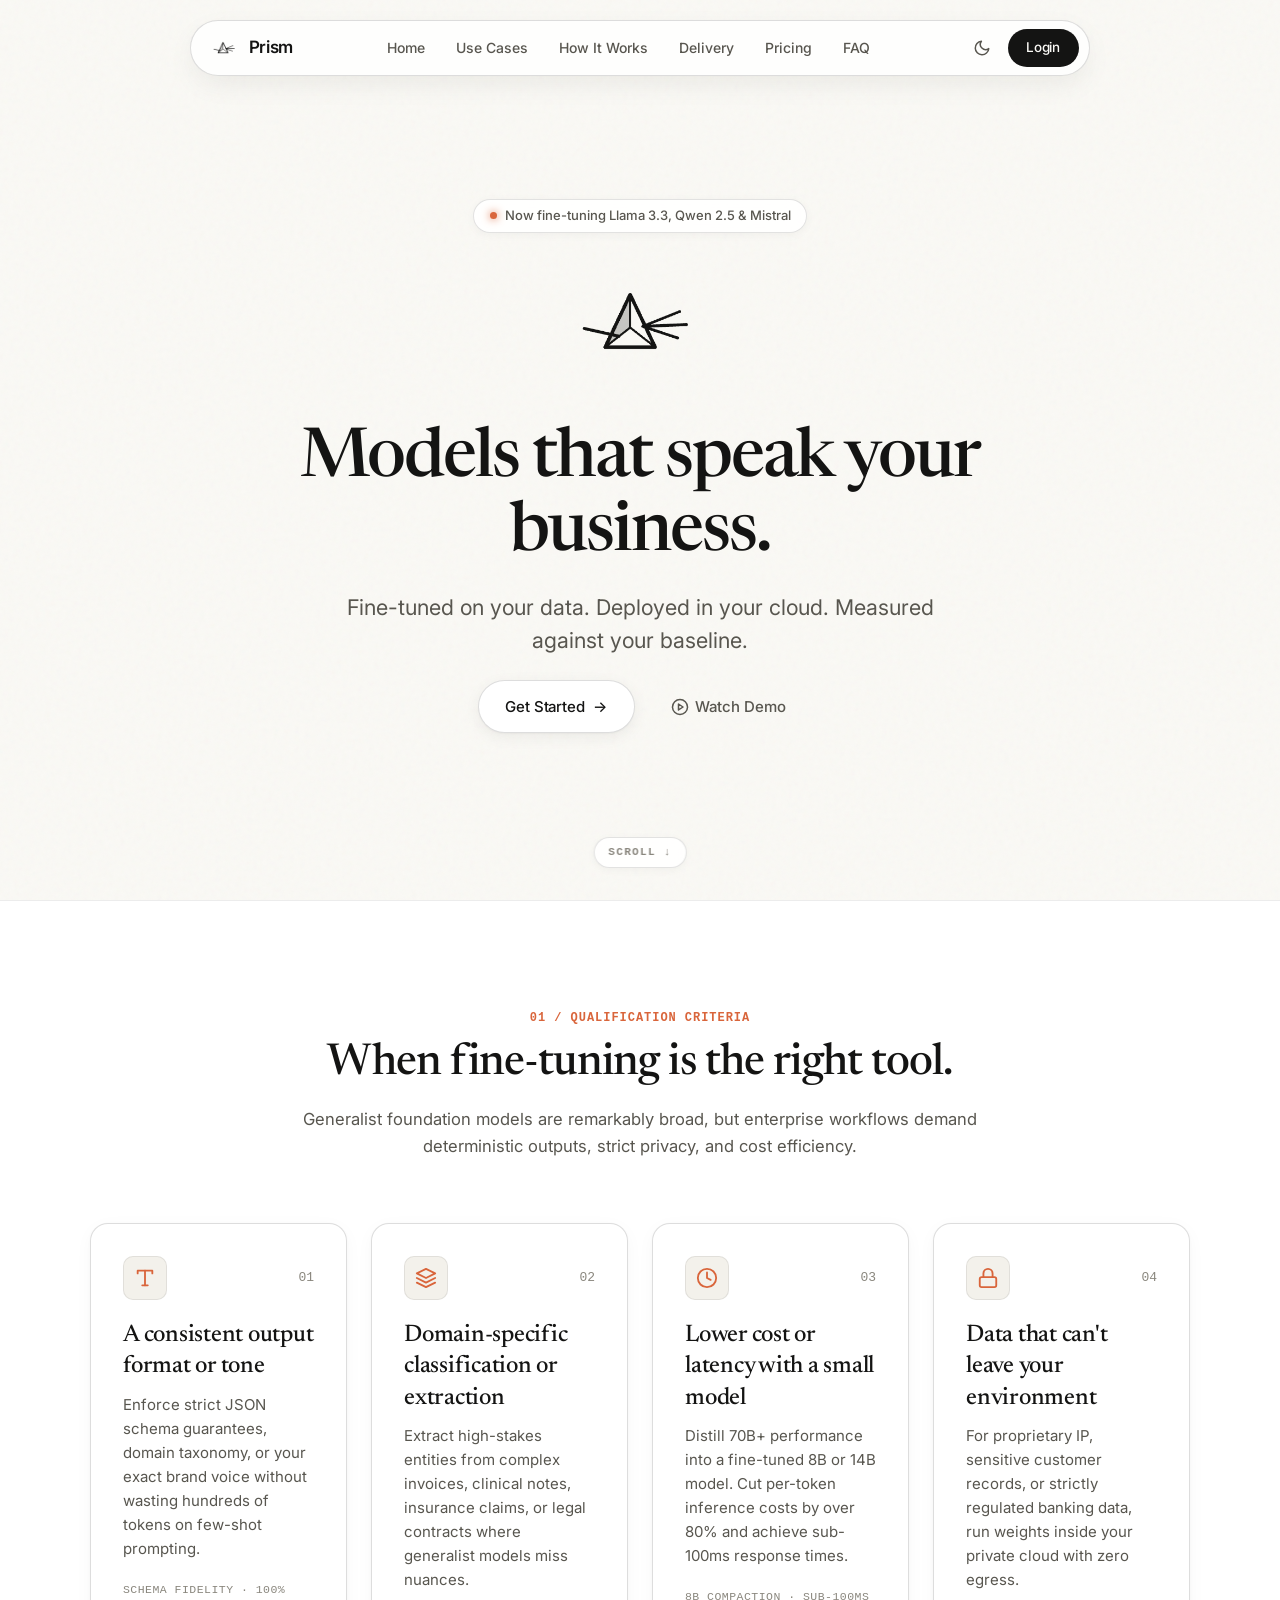
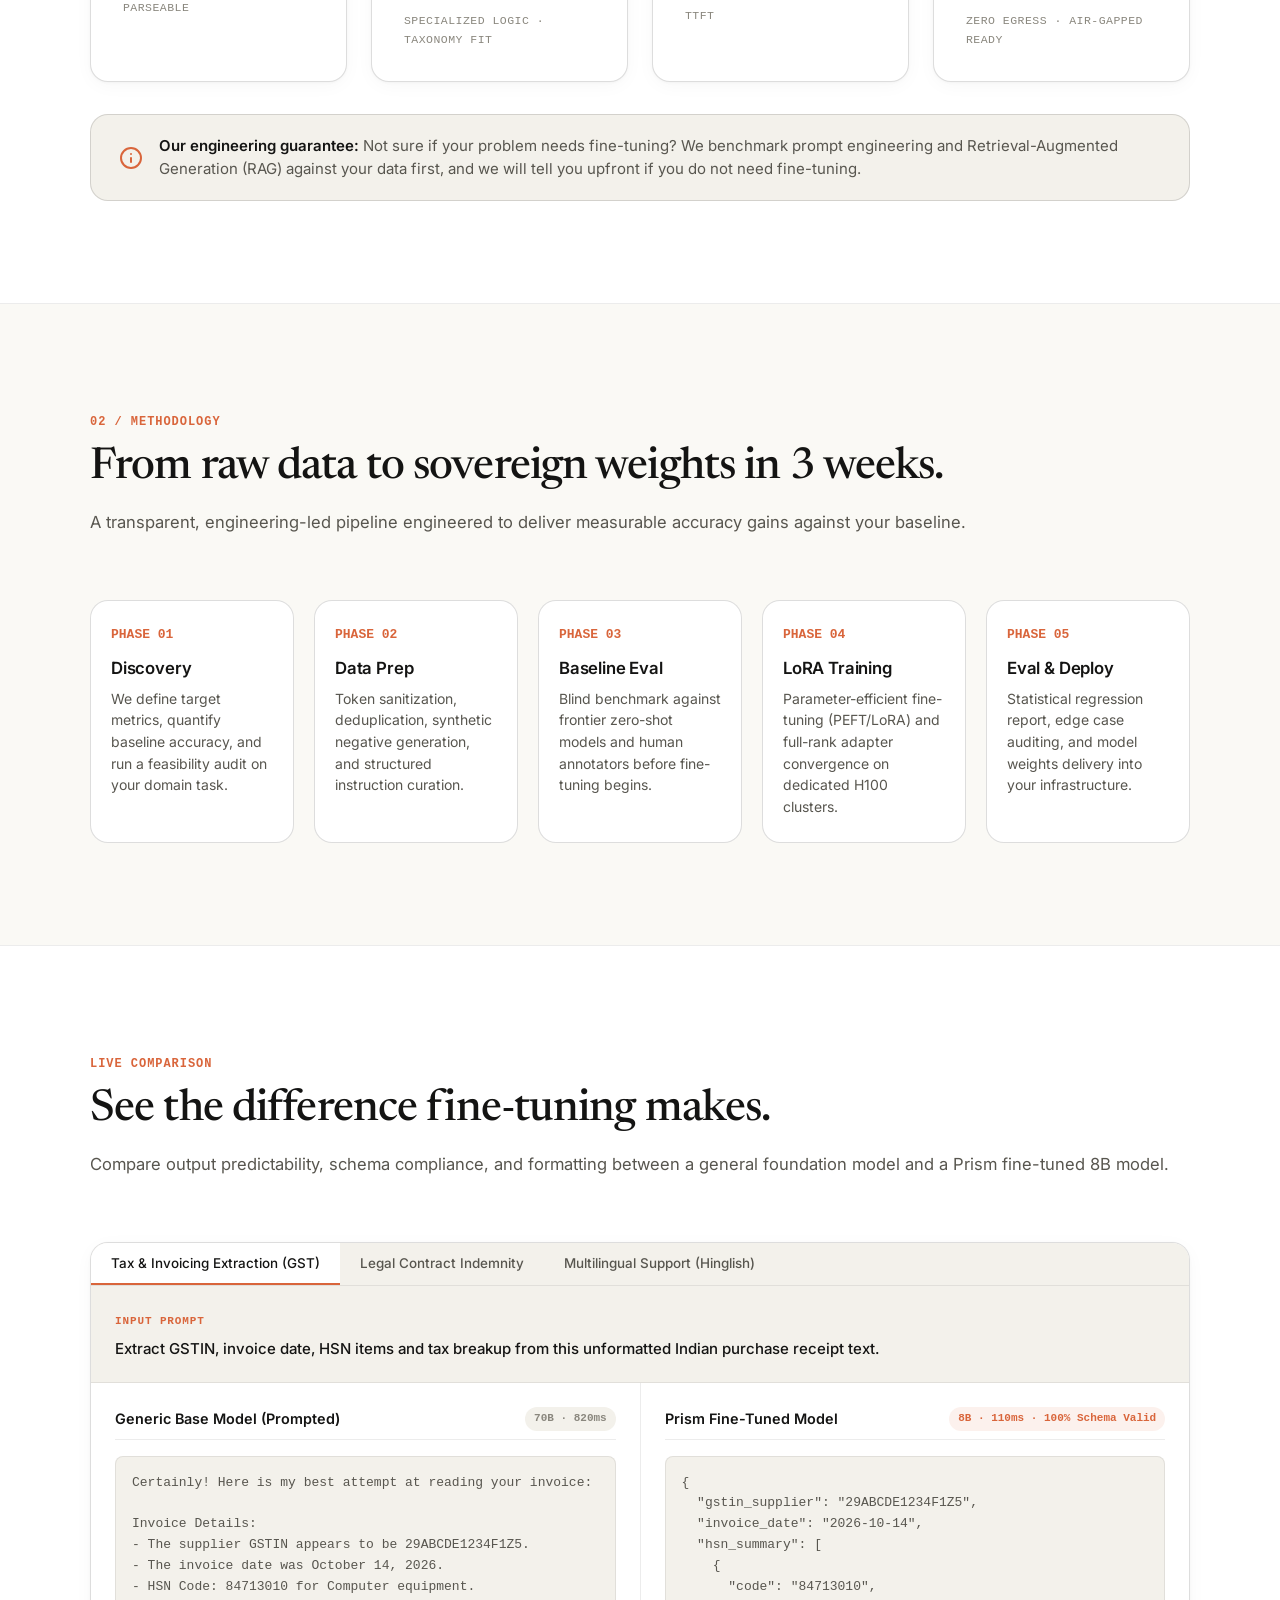
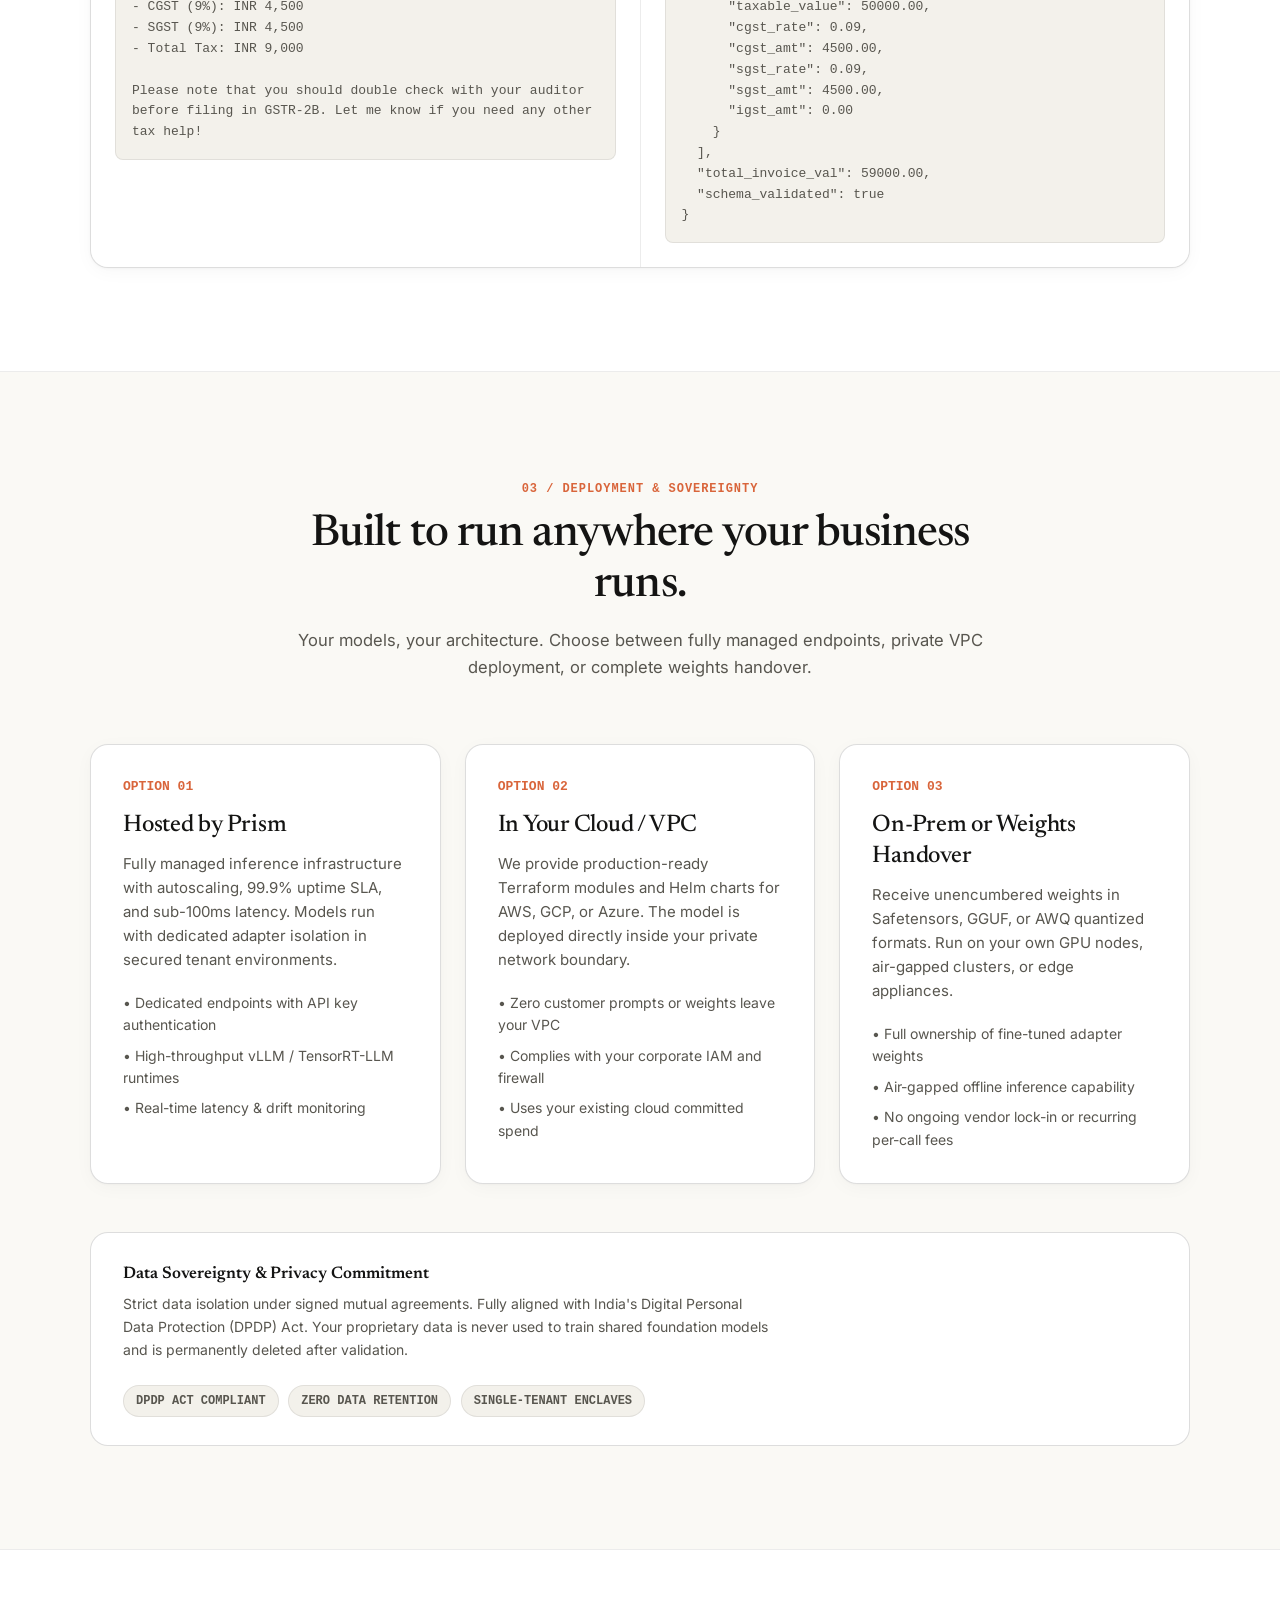
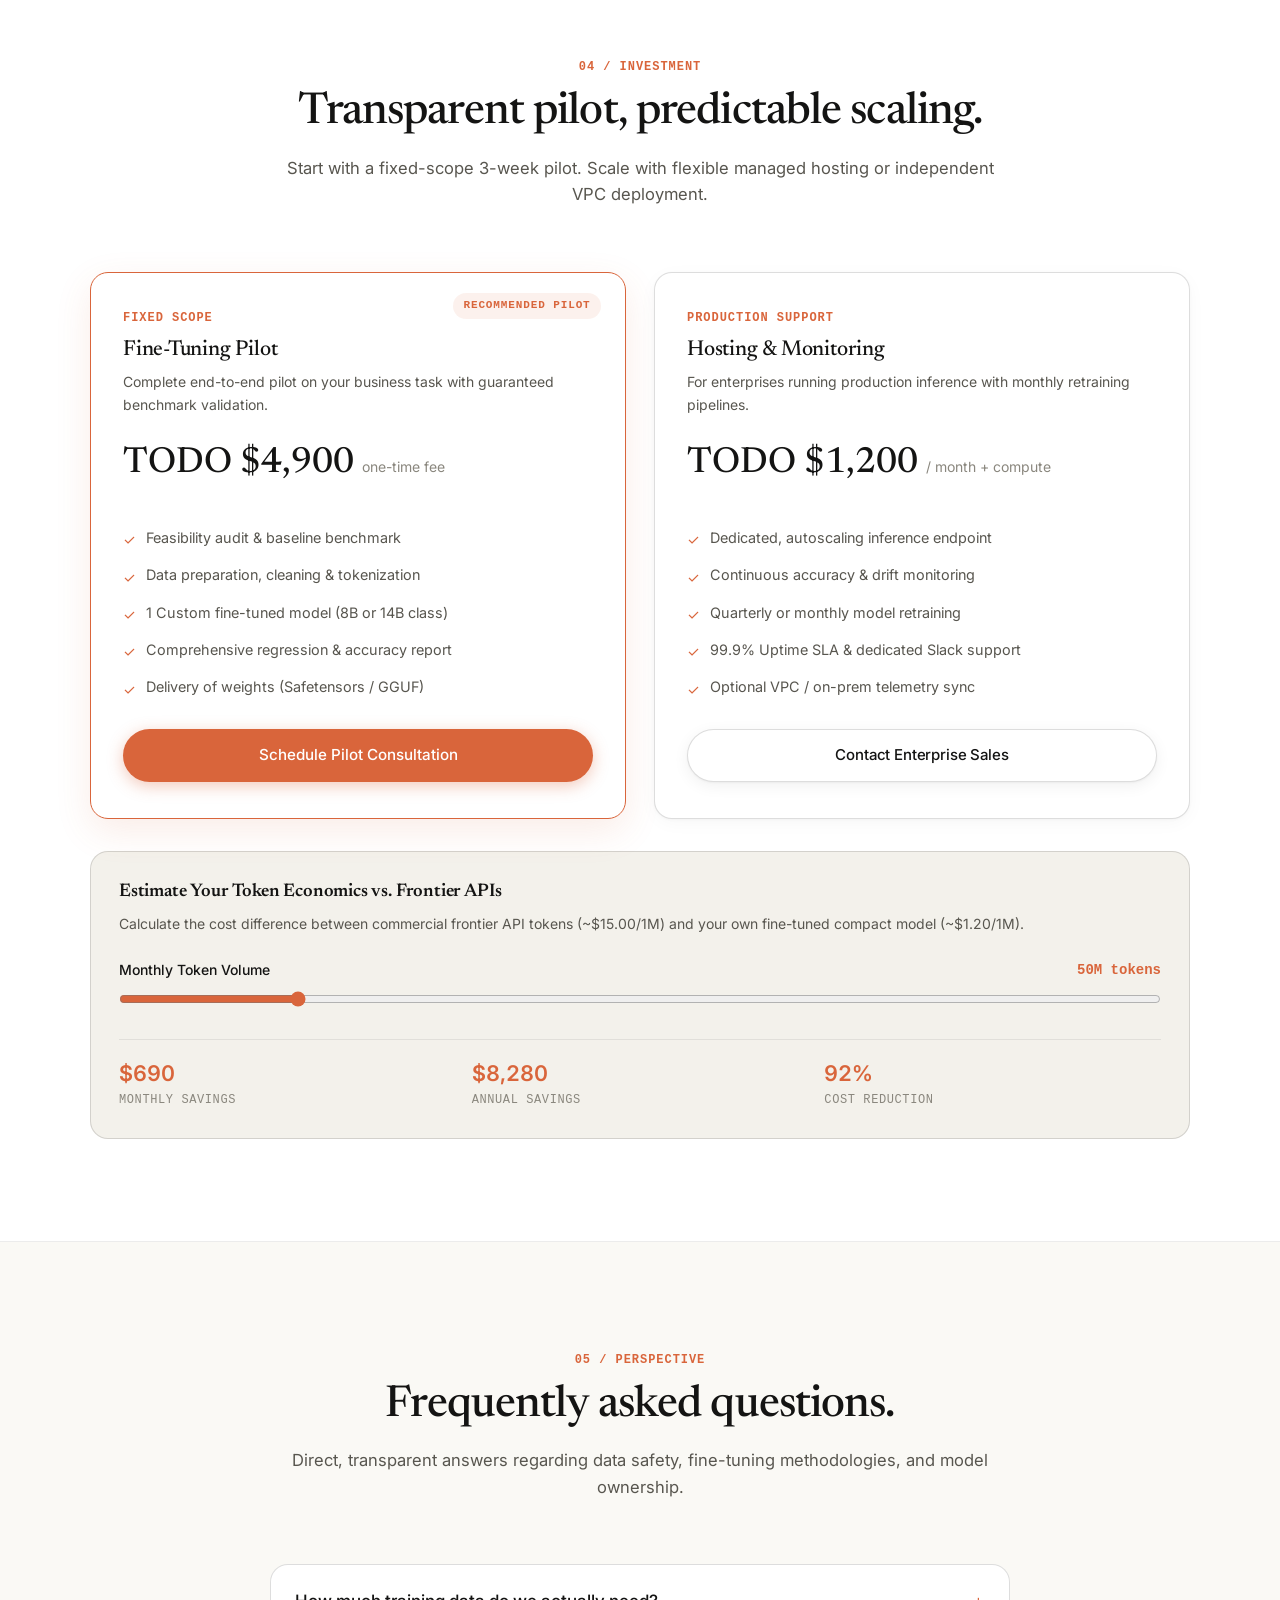
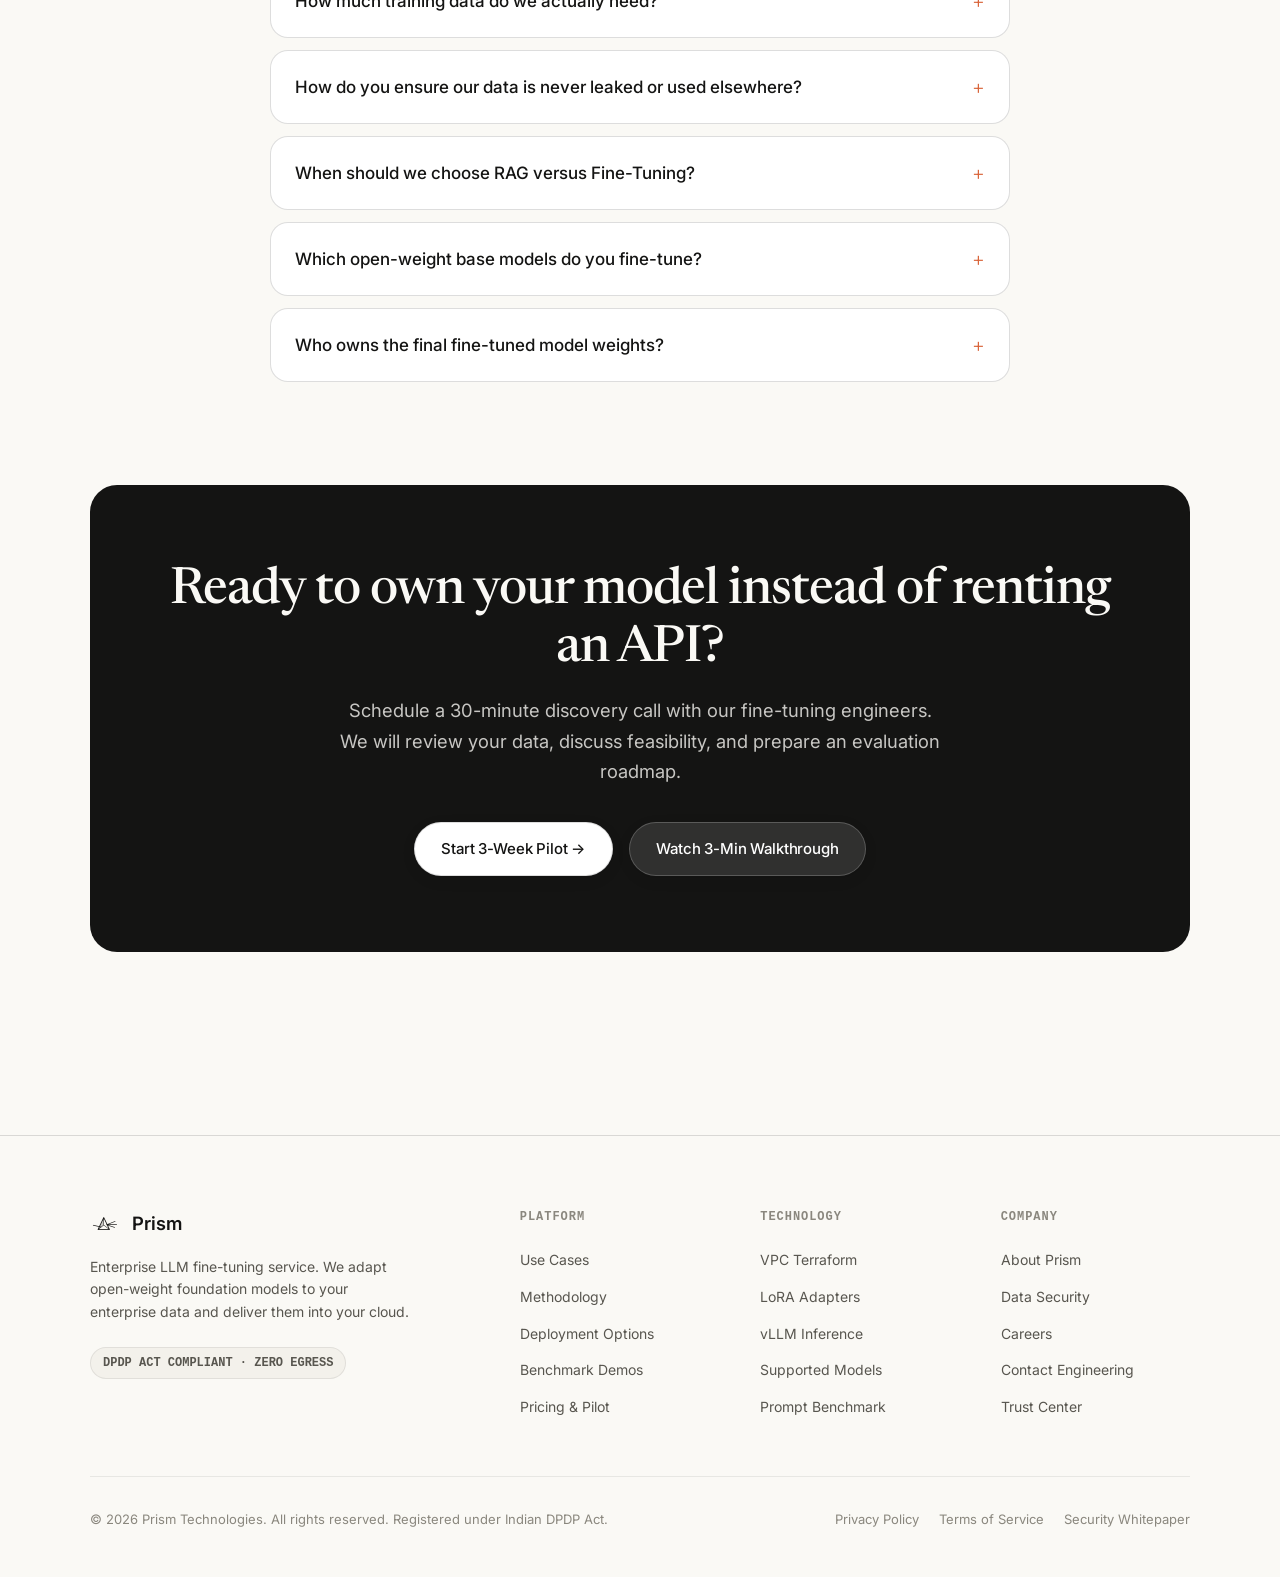
==== index.html @ b06e74cb "chore: initialize project infrastructure Set up the initial project structure including Vite, React," ====
<!doctype html>
<html lang="en">
  <head>
    <meta charset="UTF-8" />
    <meta name="viewport" content="width=device-width, initial-scale=1.0" />
    <title>Prism - Enterprise LLM Fine-Tuning</title>
    <meta name="description" content="Production marketing website for Prism, fine-tuning open-weight LLMs on your data and deploying to your cloud." />
    
    <!-- OpenGraph & Social Cards -->
    <meta property="og:title" content="Prism - Enterprise LLM Fine-Tuning" />
    <meta property="og:description" content="Production marketing website for Prism, fine-tuning open-weight LLMs on your data and deploying to your cloud." />
    <meta property="og:type" content="website" />
    <meta name="twitter:card" content="summary_large_image" />

    <!-- Favicon: Clean faceted Prism Mark -->
    <link rel="icon" type="image/svg+xml" href="data:image/svg+xml,%3Csvg xmlns='http://www.w3.org/2000/svg' viewBox='0 0 32 32'%3E%3Cpolygon points='16,4 4,26 28,26' fill='none' stroke='%23D9653B' stroke-width='3' stroke-linejoin='round'/%3E%3Cline x1='16' y1='4' x2='16' y2='17' stroke='%23D9653B' stroke-width='2'/%3E%3Cline x1='4' y1='26' x2='16' y2='17' stroke='%23D9653B' stroke-width='2'/%3E%3Cline x1='28' y1='26' x2='16' y2='17' stroke='%23D9653B' stroke-width='2'/%3E%3C/svg%3E" />

    <!-- Preload Critical Animated Sprite Sheet -->
    <link rel="preload" href="/assets/sprites/prism-sprite.webp" as="image" type="image/webp" />

    <!-- Modular Vanilla Stylesheets -->
    <link rel="stylesheet" href="/css/tokens.css" />
    <link rel="stylesheet" href="/css/base.css" />
    <link rel="stylesheet" href="/css/components.css" />
    <link rel="stylesheet" href="/css/sections.css" />
  </head>
  <body>
    <!-- Accessibility Skip Link -->
    <a href="#main-content" class="skip-link">Skip to main content</a>

    <!-- 1. Floating Pill Navbar (Matching Haven Layout Reference) -->
    <header class="nav-header">
      <nav class="floating-navbar" aria-label="Main navigation">
        <a href="#hero" class="nav-brand" aria-label="Prism Home">
          <div class="nav-brand-logo">
            <prism-sprite-icon
              icon-size="28px"
              duration="900"
              trigger="hover"
              aria-label="Prism mark logo">
            </prism-sprite-icon>
          </div>
          <span>Prism</span>
        </a>

        <ul class="nav-links">
          <li><a href="#hero" class="nav-link">Home</a></li>
          <li><a href="#qualification" class="nav-link">Use Cases</a></li>
          <li><a href="#how-it-works" class="nav-link">How It Works</a></li>
          <li><a href="#delivery" class="nav-link">Delivery</a></li>
          <li><a href="#pricing" class="nav-link">Pricing</a></li>
          <li><a href="#faq" class="nav-link">FAQ</a></li>
        </ul>

        <div class="nav-actions">
          <!-- Light/Dark Mode Switcher -->
          <button type="button" class="btn-theme-toggle" aria-label="Toggle dark/light theme">
            <svg width="18" height="18" viewBox="0 0 24 24" fill="none" stroke="currentColor" stroke-width="2" stroke-linecap="round" stroke-linejoin="round" aria-hidden="true">
              <path d="M21 12.79A9 9 0 1 1 11.21 3 7 7 0 0 0 21 12.79z"></path>
            </svg>
          </button>

          <!-- Floating Pill Primary Action -->
          <a href="#pricing" class="btn-nav-action">Login</a>

          <!-- Mobile Hamburger Toggle -->
          <button type="button" class="btn-mobile-toggle" aria-label="Open mobile menu" aria-expanded="false">
            <svg width="20" height="20" viewBox="0 0 24 24" fill="none" stroke="currentColor" stroke-width="2" stroke-linecap="round" stroke-linejoin="round" aria-hidden="true">
              <line x1="3" y1="12" x2="21" y2="12"></line>
              <line x1="3" y1="6" x2="21" y2="6"></line>
              <line x1="3" y1="18" x2="21" y2="18"></line>
            </svg>
          </button>
        </div>
      </nav>
    </header>

    <!-- Mobile Navigation Drawer -->
    <div class="mobile-nav-drawer" role="dialog" aria-modal="true" aria-label="Mobile Navigation">
      <div class="mobile-drawer-sheet">
        <div style="display: flex; justify-content: space-between; align-items: center;">
          <span style="font-weight: 600; font-size: 1.1rem;">Menu</span>
          <button type="button" class="btn-mobile-close" aria-label="Close menu" style="padding: 0.5rem; color: var(--text-secondary);">
            <svg width="22" height="22" viewBox="0 0 24 24" fill="none" stroke="currentColor" stroke-width="2" stroke-linecap="round" stroke-linejoin="round">
              <line x1="18" y1="6" x2="6" y2="18"></line>
              <line x1="6" y1="6" x2="18" y2="18"></line>
            </svg>
          </button>
        </div>
        <ul class="mobile-nav-list">
          <li class="mobile-nav-item"><a href="#hero">Home</a></li>
          <li class="mobile-nav-item"><a href="#qualification">Use Cases</a></li>
          <li class="mobile-nav-item"><a href="#how-it-works">How It Works</a></li>
          <li class="mobile-nav-item"><a href="#delivery">Delivery</a></li>
          <li class="mobile-nav-item"><a href="#pricing">Pricing</a></li>
          <li class="mobile-nav-item"><a href="#faq">FAQ</a></li>
        </ul>
        <a href="#pricing" class="btn-pill-contrast" style="width: 100%; justify-content: center;">Start 3-Week Pilot</a>
      </div>
    </div>

    <!-- Main Content Landmarks -->
    <main id="main-content">
      <!-- 1. Hero Section (Matching Haven Layout Reference) -->
      <section id="hero" class="hero-section" aria-labelledby="hero-heading">
        <!-- Atmospheric Light-Refraction Background -->
        <div class="hero-atmosphere" aria-hidden="true">
          <div class="refraction-backdrop"></div>
        </div>

        <div class="hero-content">
          <!-- Announcement Pill Chip (Matching Haven) -->
          <a href="#delivery" class="announcement-chip">
            <span class="chip-spark"></span>
            <span>Now fine-tuning Llama 3.3, Qwen 2.5 &amp; Mistral</span>
          </a>

          <!-- Centerpiece Animated Hand-Drawn Prism Icon -->
          <div class="hero-icon-container">
            <prism-sprite-icon
              icon-size="140px"
              duration="1150"
              loop-on-hover="true"
              trigger="both"
              aria-label="Interactive hand-drawn Prism refraction mark. Hover, tap, or press enter to animate.">
            </prism-sprite-icon>
          </div>

          <!-- Centered Display Headline -->
          <h1 id="hero-heading" class="hero-headline">
            Models that speak your business.
          </h1>

          <!-- Editorial Subline -->
          <p class="hero-subline">
            Fine-tuned on your data. Deployed in your cloud. Measured against your baseline.
          </p>

          <!-- Dual CTAs -->
          <div class="hero-cta-group">
            <a href="#pricing" class="btn-pill-primary">
              Get Started <span class="arrow" aria-hidden="true">&rarr;</span>
            </a>
            <a href="#demoModal" id="watchDemoBtn" class="btn-text-secondary">
              <svg width="18" height="18" viewBox="0 0 24 24" fill="none" stroke="currentColor" stroke-width="2" stroke-linecap="round" stroke-linejoin="round" aria-hidden="true">
                <circle cx="12" cy="12" r="10"></circle>
                <polygon points="10 8 16 12 10 16 10 8"></polygon>
              </svg>
              Watch Demo
            </a>
          </div>
        </div>

        <!-- Anchored SCROLL ↓ Indicator -->
        <a href="#qualification" class="scroll-indicator" aria-label="Scroll to Use Cases">
          <span>SCROLL &darr;</span>
        </a>
      </section>

      <!-- 2. When Fine-Tuning is the Right Tool (Sarvam-Style Editorial Cards) -->
      <section id="qualification" class="section section-alt" aria-labelledby="qual-heading">
        <div class="container">
          <div class="section-header text-center">
            <span class="label-mono">01 / Qualification Criteria</span>
            <h2 id="qual-heading" class="section-title">When fine-tuning is the right tool.</h2>
            <p class="section-desc">
              Generalist foundation models are remarkably broad, but enterprise workflows demand deterministic outputs, strict privacy, and cost efficiency.
            </p>
          </div>

          <div class="cards-grid-4">
            <!-- Card 1 -->
            <article class="editorial-card">
              <div class="card-header-meta">
                <div class="card-icon-box" aria-hidden="true">
                  <svg width="22" height="22" viewBox="0 0 24 24" fill="none" stroke="currentColor" stroke-width="2" stroke-linecap="round" stroke-linejoin="round">
                    <polyline points="4 7 4 4 20 4 20 7"></polyline>
                    <line x1="9" y1="20" x2="15" y2="20"></line>
                    <line x1="12" y1="4" x2="12" y2="20"></line>
                  </svg>
                </div>
                <span class="label-counter">01</span>
              </div>
              <h3 class="card-title">A consistent output format or tone</h3>
              <p class="card-desc">
                Enforce strict JSON schema guarantees, domain taxonomy, or your exact brand voice without wasting hundreds of tokens on few-shot prompting.
              </p>
              <span class="card-tag">SCHEMA FIDELITY · 100% PARSEABLE</span>
            </article>

            <!-- Card 2 -->
            <article class="editorial-card">
              <div class="card-header-meta">
                <div class="card-icon-box" aria-hidden="true">
                  <svg width="22" height="22" viewBox="0 0 24 24" fill="none" stroke="currentColor" stroke-width="2" stroke-linecap="round" stroke-linejoin="round">
                    <polygon points="12 2 2 7 12 12 22 7 12 2"></polygon>
                    <polyline points="2 17 12 22 22 17"></polyline>
                    <polyline points="2 12 12 17 22 12"></polyline>
                  </svg>
                </div>
                <span class="label-counter">02</span>
              </div>
              <h3 class="card-title">Domain-specific classification or extraction</h3>
              <p class="card-desc">
                Extract high-stakes entities from complex invoices, clinical notes, insurance claims, or legal contracts where generalist models miss nuances.
              </p>
              <span class="card-tag">SPECIALIZED LOGIC · TAXONOMY FIT</span>
            </article>

            <!-- Card 3 -->
            <article class="editorial-card">
              <div class="card-header-meta">
                <div class="card-icon-box" aria-hidden="true">
                  <svg width="22" height="22" viewBox="0 0 24 24" fill="none" stroke="currentColor" stroke-width="2" stroke-linecap="round" stroke-linejoin="round">
                    <circle cx="12" cy="12" r="10"></circle>
                    <polyline points="12 6 12 12 16 14"></polyline>
                  </svg>
                </div>
                <span class="label-counter">03</span>
              </div>
              <h3 class="card-title">Lower cost or latency with a small model</h3>
              <p class="card-desc">
                Distill 70B+ performance into a fine-tuned 8B or 14B model. Cut per-token inference costs by over 80% and achieve sub-100ms response times.
              </p>
              <span class="card-tag">8B COMPACTION · SUB-100MS TTFT</span>
            </article>

            <!-- Card 4 -->
            <article class="editorial-card">
              <div class="card-header-meta">
                <div class="card-icon-box" aria-hidden="true">
                  <svg width="22" height="22" viewBox="0 0 24 24" fill="none" stroke="currentColor" stroke-width="2" stroke-linecap="round" stroke-linejoin="round">
                    <rect x="3" y="11" width="18" height="11" rx="2" ry="2"></rect>
                    <path d="M7 11V7a5 5 0 0 1 10 0v4"></path>
                  </svg>
                </div>
                <span class="label-counter">04</span>
              </div>
              <h3 class="card-title">Data that can't leave your environment</h3>
              <p class="card-desc">
                For proprietary IP, sensitive customer records, or strictly regulated banking data, run weights inside your private cloud with zero egress.
              </p>
              <span class="card-tag">ZERO EGRESS · AIR-GAPPED READY</span>
            </article>
          </div>

          <!-- Honest Benchmark Callout -->
          <div class="qualification-note-box">
            <svg width="24" height="24" viewBox="0 0 24 24" fill="none" stroke="var(--accent-brand)" stroke-width="2" stroke-linecap="round" stroke-linejoin="round" aria-hidden="true" style="flex-shrink: 0;">
              <circle cx="12" cy="12" r="10"></circle>
              <line x1="12" y1="16" x2="12" y2="12"></line>
              <line x1="12" y1="8" x2="12.01" y2="8"></line>
            </svg>
            <p class="qualification-note-text">
              <strong>Our engineering guarantee:</strong> Not sure if your problem needs fine-tuning? We benchmark prompt engineering and Retrieval-Augmented Generation (RAG) against your data first, and we will tell you upfront if you do not need fine-tuning.
            </p>
          </div>
        </div>
      </section>

      <!-- 3. How It Works (5-Step Timeline) -->
      <section id="how-it-works" class="section" aria-labelledby="process-heading">
        <div class="container">
          <div class="section-header">
            <span class="label-mono">02 / Methodology</span>
            <h2 id="process-heading" class="section-title">From raw data to sovereign weights in 3 weeks.</h2>
            <p class="section-desc">
              A transparent, engineering-led pipeline engineered to deliver measurable accuracy gains against your baseline.
            </p>
          </div>

          <div class="timeline-container">
            <!-- Step 1 -->
            <div class="timeline-step-card">
              <span class="step-number">PHASE 01</span>
              <h3 class="step-title">Discovery</h3>
              <p class="step-desc">
                We define target metrics, quantify baseline accuracy, and run a feasibility audit on your domain task.
              </p>
            </div>

            <!-- Step 2 -->
            <div class="timeline-step-card">
              <span class="step-number">PHASE 02</span>
              <h3 class="step-title">Data Prep</h3>
              <p class="step-desc">
                Token sanitization, deduplication, synthetic negative generation, and structured instruction curation.
              </p>
            </div>

            <!-- Step 3 -->
            <div class="timeline-step-card">
              <span class="step-number">PHASE 03</span>
              <h3 class="step-title">Baseline Eval</h3>
              <p class="step-desc">
                Blind benchmark against frontier zero-shot models and human annotators before fine-tuning begins.
              </p>
            </div>

            <!-- Step 4 -->
            <div class="timeline-step-card">
              <span class="step-number">PHASE 04</span>
              <h3 class="step-title">LoRA Training</h3>
              <p class="step-desc">
                Parameter-efficient fine-tuning (PEFT/LoRA) and full-rank adapter convergence on dedicated H100 clusters.
              </p>
            </div>

            <!-- Step 5 -->
            <div class="timeline-step-card">
              <span class="step-number">PHASE 05</span>
              <h3 class="step-title">Eval &amp; Deploy</h3>
              <p class="step-desc">
                Statistical regression report, edge case auditing, and model weights delivery into your infrastructure.
              </p>
            </div>
          </div>
        </div>
      </section>

      <!-- 4. Interactive Benchmark Comparison -->
      <section id="comparison" class="section section-alt" aria-labelledby="benchmark-heading">
        <div class="container">
          <div class="section-header">
            <span class="label-mono">Live Comparison</span>
            <h2 id="benchmark-heading" class="section-title">See the difference fine-tuning makes.</h2>
            <p class="section-desc">
              Compare output predictability, schema compliance, and formatting between a general foundation model and a Prism fine-tuned 8B model.
            </p>
          </div>

          <div class="eval-widget">
            <div class="eval-tabs" role="tablist" aria-label="Evaluation prompts">
              <button type="button" class="eval-tab-btn is-active" role="tab" aria-selected="true" data-dataset="tax">
                Tax &amp; Invoicing Extraction (GST)
              </button>
              <button type="button" class="eval-tab-btn" role="tab" aria-selected="false" data-dataset="legal">
                Legal Contract Indemnity
              </button>
              <button type="button" class="eval-tab-btn" role="tab" aria-selected="false" data-dataset="support">
                Multilingual Support (Hinglish)
              </button>
            </div>

            <div style="padding: 1.25rem 1.5rem; background: var(--bg-muted); border-bottom: 1px solid var(--border-subtle);">
              <span class="label-mono" style="font-size: 0.6875rem;">INPUT PROMPT</span>
              <p id="evalPrompt" style="margin-top: 0.35rem; font-weight: 500; color: var(--text-primary); font-size: 0.9375rem;">
                Extract GSTIN, invoice date, HSN items and tax breakup from this unformatted Indian purchase receipt text.
              </p>
            </div>

            <div class="eval-content-grid">
              <div class="eval-column">
                <div class="eval-col-header">
                  <span style="font-weight: 600; font-size: 0.9rem;">Generic Base Model (Prompted)</span>
                  <span class="eval-badge base">70B · 820ms</span>
                </div>
                <div id="evalBaseOutput" class="eval-code">Certainly! Here is my best attempt at reading your invoice:

Invoice Details:
- The supplier GSTIN appears to be 29ABCDE1234F1Z5.
- The invoice date was October 14, 2026.
- HSN Code: 84713010 for Computer equipment.
- CGST (9%): INR 4,500
- SGST (9%): INR 4,500
- Total Tax: INR 9,000

Please note that you should double check with your auditor before filing in GSTR-2B. Let me know if you need any other tax help!</div>
              </div>

              <div class="eval-column">
                <div class="eval-col-header">
                  <span style="font-weight: 600; font-size: 0.9rem;">Prism Fine-Tuned Model</span>
                  <span class="eval-badge prism">8B · 110ms · 100% Schema Valid</span>
                </div>
                <div id="evalPrismOutput" class="eval-code">{
  "gstin_supplier": "29ABCDE1234F1Z5",
  "invoice_date": "2026-10-14",
  "hsn_summary": [
    {
      "code": "84713010",
      "taxable_value": 50000.00,
      "cgst_rate": 0.09,
      "cgst_amt": 4500.00,
      "sgst_rate": 0.09,
      "sgst_amt": 4500.00,
      "igst_amt": 0.00
    }
  ],
  "total_invoice_val": 59000.00,
  "schema_validated": true
}</div>
              </div>
            </div>
          </div>
        </div>
      </section>

      <!-- 5. Delivery & Sovereignty Options -->
      <section id="delivery" class="section" aria-labelledby="delivery-heading">
        <div class="container">
          <div class="section-header text-center">
            <span class="label-mono">03 / Deployment &amp; Sovereignty</span>
            <h2 id="delivery-heading" class="section-title">Built to run anywhere your business runs.</h2>
            <p class="section-desc">
              Your models, your architecture. Choose between fully managed endpoints, private VPC deployment, or complete weights handover.
            </p>
          </div>

          <div class="delivery-grid">
            <!-- Option 1 -->
            <article class="editorial-card">
              <span class="step-number">OPTION 01</span>
              <h3 class="card-title">Hosted by Prism</h3>
              <p class="card-desc">
                Fully managed inference infrastructure with autoscaling, 99.9% uptime SLA, and sub-100ms latency. Models run with dedicated adapter isolation in secured tenant environments.
              </p>
              <ul style="list-style: none; margin-top: 1.25rem; font-size: 0.875rem; color: var(--text-secondary); display: flex; flex-direction: column; gap: 0.5rem;">
                <li>&bull; Dedicated endpoints with API key authentication</li>
                <li>&bull; High-throughput vLLM / TensorRT-LLM runtimes</li>
                <li>&bull; Real-time latency &amp; drift monitoring</li>
              </ul>
            </article>

            <!-- Option 2 -->
            <article class="editorial-card">
              <span class="step-number">OPTION 02</span>
              <h3 class="card-title">In Your Cloud / VPC</h3>
              <p class="card-desc">
                We provide production-ready Terraform modules and Helm charts for AWS, GCP, or Azure. The model is deployed directly inside your private network boundary.
              </p>
              <ul style="list-style: none; margin-top: 1.25rem; font-size: 0.875rem; color: var(--text-secondary); display: flex; flex-direction: column; gap: 0.5rem;">
                <li>&bull; Zero customer prompts or weights leave your VPC</li>
                <li>&bull; Complies with your corporate IAM and firewall</li>
                <li>&bull; Uses your existing cloud committed spend</li>
              </ul>
            </article>

            <!-- Option 3 -->
            <article class="editorial-card">
              <span class="step-number">OPTION 03</span>
              <h3 class="card-title">On-Prem or Weights Handover</h3>
              <p class="card-desc">
                Receive unencumbered weights in Safetensors, GGUF, or AWQ quantized formats. Run on your own GPU nodes, air-gapped clusters, or edge appliances.
              </p>
              <ul style="list-style: none; margin-top: 1.25rem; font-size: 0.875rem; color: var(--text-secondary); display: flex; flex-direction: column; gap: 0.5rem;">
                <li>&bull; Full ownership of fine-tuned adapter weights</li>
                <li>&bull; Air-gapped offline inference capability</li>
                <li>&bull; No ongoing vendor lock-in or recurring per-call fees</li>
              </ul>
            </article>
          </div>

          <!-- Compliance & DPDP Assurance Band -->
          <div class="compliance-band">
            <div>
              <h4 style="font-size: 1.05rem; font-weight: 600; margin-bottom: 0.25rem; color: var(--text-primary);">
                Data Sovereignty &amp; Privacy Commitment
              </h4>
              <p style="font-size: 0.875rem; color: var(--text-secondary); max-width: 650px;">
                Strict data isolation under signed mutual agreements. Fully aligned with India's Digital Personal Data Protection (DPDP) Act. Your proprietary data is never used to train shared foundation models and is permanently deleted after validation.
              </p>
            </div>
            <div class="compliance-tags">
              <span class="compliance-tag">DPDP ACT COMPLIANT</span>
              <span class="compliance-tag">ZERO DATA RETENTION</span>
              <span class="compliance-tag">SINGLE-TENANT ENCLAVES</span>
            </div>
          </div>
        </div>
      </section>

      <!-- 6. Pricing & Interactive ROI Calculator -->
      <section id="pricing" class="section section-alt" aria-labelledby="pricing-heading">
        <div class="container">
          <div class="section-header text-center">
            <span class="label-mono">04 / Investment</span>
            <h2 id="pricing-heading" class="section-title">Transparent pilot, predictable scaling.</h2>
            <p class="section-desc">
              Start with a fixed-scope 3-week pilot. Scale with flexible managed hosting or independent VPC deployment.
            </p>
          </div>

          <div class="pricing-grid">
            <!-- Pilot Plan -->
            <div class="pricing-card is-featured">
              <span class="pricing-badge">RECOMMENDED PILOT</span>
              <span class="label-mono">FIXED SCOPE</span>
              <h3 style="margin-top: 0.5rem; font-size: 1.35rem;">Fine-Tuning Pilot</h3>
              <p style="font-size: 0.875rem; color: var(--text-secondary); margin-top: 0.35rem;">
                Complete end-to-end pilot on your business task with guaranteed benchmark validation.
              </p>
              <div class="pricing-price">
                <!-- Clearly marked TODO placeholder as requested -->
                TODO $4,900 <span>one-time fee</span>
              </div>
              <ul class="pricing-features">
                <li class="pricing-feature-item">
                  <span class="pricing-check">&check;</span>
                  <span>Feasibility audit &amp; baseline benchmark</span>
                </li>
                <li class="pricing-feature-item">
                  <span class="pricing-check">&check;</span>
                  <span>Data preparation, cleaning &amp; tokenization</span>
                </li>
                <li class="pricing-feature-item">
                  <span class="pricing-check">&check;</span>
                  <span>1 Custom fine-tuned model (8B or 14B class)</span>
                </li>
                <li class="pricing-feature-item">
                  <span class="pricing-check">&check;</span>
                  <span>Comprehensive regression &amp; accuracy report</span>
                </li>
                <li class="pricing-feature-item">
                  <span class="pricing-check">&check;</span>
                  <span>Delivery of weights (Safetensors / GGUF)</span>
                </li>
              </ul>
              <a href="#demoModal" class="btn-pill-contrast" style="text-align: center; justify-content: center; margin-top: auto;">
                Schedule Pilot Consultation
              </a>
            </div>

            <!-- Enterprise Hosting & Retraining -->
            <div class="pricing-card">
              <span class="label-mono">PRODUCTION SUPPORT</span>
              <h3 style="margin-top: 0.5rem; font-size: 1.35rem;">Hosting &amp; Monitoring</h3>
              <p style="font-size: 0.875rem; color: var(--text-secondary); margin-top: 0.35rem;">
                For enterprises running production inference with monthly retraining pipelines.
              </p>
              <div class="pricing-price">
                <!-- Clearly marked TODO placeholder as requested -->
                TODO $1,200 <span>/ month + compute</span>
              </div>
              <ul class="pricing-features">
                <li class="pricing-feature-item">
                  <span class="pricing-check">&check;</span>
                  <span>Dedicated, autoscaling inference endpoint</span>
                </li>
                <li class="pricing-feature-item">
                  <span class="pricing-check">&check;</span>
                  <span>Continuous accuracy &amp; drift monitoring</span>
                </li>
                <li class="pricing-feature-item">
                  <span class="pricing-check">&check;</span>
                  <span>Quarterly or monthly model retraining</span>
                </li>
                <li class="pricing-feature-item">
                  <span class="pricing-check">&check;</span>
                  <span>99.9% Uptime SLA &amp; dedicated Slack support</span>
                </li>
                <li class="pricing-feature-item">
                  <span class="pricing-check">&check;</span>
                  <span>Optional VPC / on-prem telemetry sync</span>
                </li>
              </ul>
              <a href="#demoModal" class="btn-pill-primary" style="text-align: center; justify-content: center; margin-top: auto;">
                Contact Enterprise Sales
              </a>
            </div>
          </div>

          <!-- Interactive Token Economics ROI Calculator -->
          <div class="roi-calculator">
            <h3 style="font-size: 1.15rem; margin-bottom: 0.5rem; font-weight: 600;">
              Estimate Your Token Economics vs. Frontier APIs
            </h3>
            <p style="font-size: 0.875rem; color: var(--text-secondary); margin-bottom: 1.5rem;">
              Calculate the cost difference between commercial frontier API tokens (~$15.00/1M) and your own fine-tuned compact model (~$1.20/1M).
            </p>

            <div class="roi-slider-group">
              <div class="roi-slider-header">
                <span>Monthly Token Volume</span>
                <span id="tokenValDisplay" style="font-family: var(--font-mono); color: var(--accent-brand); font-weight: 600;">50M tokens</span>
              </div>
              <input type="range" id="tokenSlider" class="roi-range" min="10" max="250" step="5" value="50" aria-label="Monthly Token Volume Slider" />
            </div>

            <div class="roi-metrics-grid">
              <div>
                <div class="roi-metric-val" id="monthlySavings">$690</div>
                <div class="roi-metric-lbl">Monthly Savings</div>
              </div>
              <div>
                <div class="roi-metric-val" id="annualSavings">$8,280</div>
                <div class="roi-metric-lbl">Annual Savings</div>
              </div>
              <div>
                <div class="roi-metric-val" id="percentSavings">92%</div>
                <div class="roi-metric-lbl">Cost Reduction</div>
              </div>
            </div>
          </div>
        </div>
      </section>

      <!-- 7. Accessible FAQ Accordions -->
      <section id="faq" class="section" aria-labelledby="faq-heading">
        <div class="container" style="max-width: 820px;">
          <div class="section-header text-center">
            <span class="label-mono">05 / Perspective</span>
            <h2 id="faq-heading" class="section-title">Frequently asked questions.</h2>
            <p class="section-desc">
              Direct, transparent answers regarding data safety, fine-tuning methodologies, and model ownership.
            </p>
          </div>

          <div class="faq-list">
            <details class="faq-item">
              <summary class="faq-summary">
                <span>How much training data do we actually need?</span>
                <span class="faq-icon-cross" aria-hidden="true">+</span>
              </summary>
              <div class="faq-body">
                For targeted extraction, classification, or style adherence, high-quality curated sets of 500 to 2,500 domain examples often yield superior results compared to noisy million-token crawls. In our Discovery phase, we audit your raw samples and generate verified synthetic augmentations if your labeled corpus is small.
              </div>
            </details>

            <details class="faq-item">
              <summary class="faq-summary">
                <span>How do you ensure our data is never leaked or used elsewhere?</span>
                <span class="faq-icon-cross" aria-hidden="true">+</span>
              </summary>
              <div class="faq-body">
                Every client engagement runs inside an ephemeral, single-tenant cloud environment with encrypted volume storage. We execute bilateral Non-Disclosure and Data Processing Agreements under India's Digital Personal Data Protection (DPDP) Act. Training datasets are permanently wiped once weights are handed over.
              </div>
            </details>

            <details class="faq-item">
              <summary class="faq-summary">
                <span>When should we choose RAG versus Fine-Tuning?</span>
                <span class="faq-icon-cross" aria-hidden="true">+</span>
              </summary>
              <div class="faq-body">
                RAG (Retrieval-Augmented Generation) is best for injecting dynamic factual knowledge, search queries, and recent documents. Fine-tuning is required when you need the model to learn a specific output syntax, complex categorization, specialized tone, or internalize domain reasoning patterns. The highest performing enterprise systems pair fine-tuned compact models with targeted RAG pipelines.
              </div>
            </details>

            <details class="faq-item">
              <summary class="faq-summary">
                <span>Which open-weight base models do you fine-tune?</span>
                <span class="faq-icon-cross" aria-hidden="true">+</span>
              </summary>
              <div class="faq-body">
                We primarily fine-tune Meta Llama (Llama 3.1 &amp; 3.3 8B/70B), Qwen (Qwen 2.5 7B/14B/32B), Mistral/Mixtral, and Gemma 2. Depending on your latency constraints and target language, we benchmark multiple candidate models before selecting the production foundation.
              </div>
            </details>

            <details class="faq-item">
              <summary class="faq-summary">
                <span>Who owns the final fine-tuned model weights?</span>
                <span class="faq-icon-cross" aria-hidden="true">+</span>
              </summary>
              <div class="faq-body">
                You do. You retain 100% intellectual property ownership of the resulting adapter weights and checkpoint artifacts. You are free to run them on our hosted servers, take them into your private cloud, or host them on your own air-gapped on-premise hardware.
              </div>
            </details>
          </div>
        </div>
      </section>

      <!-- 8. Final CTA Band -->
      <section class="section" style="padding-top: 0;">
        <div class="container">
          <div class="cta-banner">
            <h2>Ready to own your model instead of renting an API?</h2>
            <p>
              Schedule a 30-minute discovery call with our fine-tuning engineers. We will review your data, discuss feasibility, and prepare an evaluation roadmap.
            </p>
            <div style="display: flex; gap: 1rem; justify-content: center; flex-wrap: wrap;">
              <a href="#pricing" class="btn-pill-primary" style="background: #FFFFFF; color: #141413;">
                Start 3-Week Pilot &rarr;
              </a>
              <a href="#demoModal" class="btn-pill-primary" style="background: rgba(255,255,255,0.12); color: #FFFFFF; border-color: rgba(255,255,255,0.2);">
                Watch 3-Min Walkthrough
              </a>
            </div>
          </div>
        </div>
      </section>
    </main>

    <!-- 9. Footer with Static Prism Mark -->
    <footer class="site-footer">
      <div class="container">
        <div class="footer-grid">
          <div class="footer-brand-col">
            <div style="display: flex; align-items: center; gap: 0.6rem;">
              <!-- Static Prism Mark for Footer -->
              <prism-sprite-icon
                icon-size="32px"
                trigger="none"
                aria-label="Prism static logo mark">
              </prism-sprite-icon>
              <span style="font-weight: 600; font-size: 1.15rem; color: var(--text-primary);">Prism</span>
            </div>
            <p class="footer-desc">
              Enterprise LLM fine-tuning service. We adapt open-weight foundation models to your enterprise data and deliver them into your cloud.
            </p>
            <span class="compliance-tag" style="margin-top: 0.5rem;">
              DPDP ACT COMPLIANT &middot; ZERO EGRESS
            </span>
          </div>

          <div>
            <h4 class="footer-col-title">Platform</h4>
            <ul class="footer-links">
              <li><a href="#qualification">Use Cases</a></li>
              <li><a href="#how-it-works">Methodology</a></li>
              <li><a href="#delivery">Deployment Options</a></li>
              <li><a href="#comparison">Benchmark Demos</a></li>
              <li><a href="#pricing">Pricing &amp; Pilot</a></li>
            </ul>
          </div>

          <div>
            <h4 class="footer-col-title">Technology</h4>
            <ul class="footer-links">
              <li><a href="#delivery">VPC Terraform</a></li>
              <li><a href="#delivery">LoRA Adapters</a></li>
              <li><a href="#delivery">vLLM Inference</a></li>
              <li><a href="#faq">Supported Models</a></li>
              <li><a href="#qualification">Prompt Benchmark</a></li>
            </ul>
          </div>

          <div>
            <h4 class="footer-col-title">Company</h4>
            <ul class="footer-links">
              <li><a href="#hero">About Prism</a></li>
              <li><a href="#faq">Data Security</a></li>
              <li><a href="#hero">Careers</a></li>
              <li><a href="#pricing">Contact Engineering</a></li>
              <li><a href="#faq">Trust Center</a></li>
            </ul>
          </div>
        </div>

        <div class="footer-bottom">
          <div>&copy; 2026 Prism Technologies. All rights reserved. Registered under Indian DPDP Act.</div>
          <div style="display: flex; gap: 1.25rem;">
            <a href="#faq">Privacy Policy</a>
            <a href="#faq">Terms of Service</a>
            <a href="#faq">Security Whitepaper</a>
          </div>
        </div>
      </div>
    </footer>

    <!-- Accessible Watch Demo Dialog Modal -->
    <dialog id="demoModal" style="max-width: 600px; width: 90%; border: 1px solid var(--border-default); border-radius: var(--radius-card); background: var(--bg-surface); color: var(--text-primary); padding: 2rem; margin: auto; box-shadow: 0 25px 50px rgba(0,0,0,0.3);">
      <div style="display: flex; justify-content: space-between; align-items: flex-start; margin-bottom: 1.25rem;">
        <div>
          <span class="label-mono">Prism Walkthrough</span>
          <h3 style="margin-top: 0.25rem;">Fine-Tuning Architecture Demo</h3>
        </div>
        <button type="button" id="demoCloseBtn" aria-label="Close modal" style="padding: 0.25rem; color: var(--text-secondary);">
          <svg width="22" height="22" viewBox="0 0 24 24" fill="none" stroke="currentColor" stroke-width="2" stroke-linecap="round" stroke-linejoin="round">
            <line x1="18" y1="6" x2="6" y2="18"></line>
            <line x1="6" y1="6" x2="18" y2="18"></line>
          </svg>
        </button>
      </div>
      <p style="font-size: 0.9375rem; color: var(--text-secondary); line-height: 1.6; margin-bottom: 1.5rem;">
        See how a proprietary 8B model fine-tuned on our pipeline processes complex tabular tax invoices and legal contracts in under 120ms with 100% JSON schema validation.
      </p>
      <div style="aspect-ratio: 16/9; background: var(--bg-muted); border-radius: var(--radius-sm); border: 1px solid var(--border-subtle); display: flex; flex-direction: column; align-items: center; justify-content: center; margin-bottom: 1.5rem; text-align: center; padding: 1rem;">
        <prism-sprite-icon icon-size="64px" trigger="hover" aria-label="Demo icon"></prism-sprite-icon>
        <p style="font-size: 0.875rem; color: var(--text-tertiary); margin-top: 0.5rem;">
          3-Minute Technical Architecture Walkthrough
        </p>
      </div>
      <div style="display: flex; gap: 0.75rem; justify-content: flex-end;">
        <button type="button" onclick="document.getElementById('demoModal').close()" class="btn-text-secondary">
          Close
        </button>
        <a href="#pricing" onclick="document.getElementById('demoModal').close()" class="btn-pill-primary">
          Schedule Engineering Call &rarr;
        </a>
      </div>
    </dialog>

    <!-- Main JavaScript Modules -->
    <script type="module" src="/js/main.js"></script>
  </body>
</html>
---- css/tokens.css ----
/**
 * Prism Design Tokens
 * Researched from sarvam.ai, anthropic.com/research/team/frontier-red-team, and Haven reference
 */

:root {
  /* Surface & Background Palette (Light Mode) */
  --bg-root: #FAF9F5;
  --bg-surface: #FFFFFF;
  --bg-muted: #F3F1EB;
  --bg-elevated: #FFFFFF;
  --bg-nav: rgba(255, 255, 255, 0.82);
  --bg-chip: rgba(255, 255, 255, 0.88);
  --bg-overlay: rgba(20, 20, 19, 0.4);

  /* Foreground Text Colors */
  --text-primary: #141413;
  --text-secondary: #58564F;
  --text-tertiary: #8A877E;
  --text-inverse: #FFFFFF;

  /* Borders & Dividers */
  --border-subtle: rgba(20, 20, 19, 0.08);
  --border-default: rgba(20, 20, 19, 0.14);
  --border-strong: rgba(20, 20, 19, 0.28);
  --border-chip: rgba(20, 20, 19, 0.12);
  --border-focus: #D9653B;

  /* Brand Accents & Refractive Spectrum */
  --accent-brand: #D9653B; /* Saffron-terracotta Indian tech warmth */
  --accent-brand-hover: #C5562E;
  --accent-brand-soft: rgba(217, 101, 59, 0.09);
  
  --spectrum-violet: #8B5CF6;
  --spectrum-cyan: #06B6D4;
  --spectrum-emerald: #10B981;
  --spectrum-amber: #F59E0B;
  --spectrum-rose: #F43F5E;

  /* Typography Stacks */
  --font-display: "Newsreader", "Playfair Display", "Georgia", "Cambria", serif;
  --font-sans: "Inter", -apple-system, BlinkMacSystemFont, "Segoe UI", Roboto, sans-serif;
  --font-mono: "SFMono-Regular", Menlo, Monaco, Consolas, "Liberation Mono", monospace;

  /* Radii */
  --radius-pill: 9999px;
  --radius-card: 18px;
  --radius-md: 12px;
  --radius-sm: 8px;

  /* Elevation & Shadows */
  --shadow-nav: 0 10px 30px -5px rgba(20, 20, 19, 0.08), 0 0 1px rgba(20, 20, 19, 0.08);
  --shadow-card: 0 4px 20px -2px rgba(20, 20, 19, 0.04), 0 1px 3px rgba(20, 20, 19, 0.03);
  --shadow-card-hover: 0 16px 40px -4px rgba(20, 20, 19, 0.09), 0 2px 6px rgba(20, 20, 19, 0.04);
  --shadow-button: 0 2px 8px rgba(20, 20, 19, 0.08);

  /* Transitions */
  --ease-snappy: cubic-bezier(0.16, 1, 0.3, 1);
  --ease-smooth: cubic-bezier(0.4, 0, 0.2, 1);
  --duration-fast: 160ms;
  --duration-normal: 240ms;
  --duration-slow: 400ms;

  /* Container width */
  --max-w-content: 1180px;
  --max-w-hero: 960px;
}

/* Dark Mode Overrides */
@media (prefers-color-scheme: dark) {
  :root:not([data-theme="light"]) {
    --bg-root: #0F0F0E;
    --bg-surface: #181816;
    --bg-muted: #21201D;
    --bg-elevated: #242320;
    --bg-nav: rgba(24, 24, 22, 0.85);
    --bg-chip: rgba(33, 32, 29, 0.85);
    --bg-overlay: rgba(0, 0, 0, 0.7);

    --text-primary: #FAF9F5;
    --text-secondary: #A8A69E;
    --text-tertiary: #73716A;
    --text-inverse: #141413;

    --border-subtle: rgba(250, 249, 245, 0.08);
    --border-default: rgba(250, 249, 245, 0.14);
    --border-strong: rgba(250, 249, 245, 0.26);
    --border-chip: rgba(250, 249, 245, 0.16);
    --border-focus: #E27D56;

    --accent-brand: #E27D56;
    --accent-brand-hover: #F08E67;
    --accent-brand-soft: rgba(226, 125, 86, 0.14);

    --shadow-nav: 0 10px 30px -5px rgba(0, 0, 0, 0.5), 0 0 1px rgba(255, 255, 255, 0.1);
    --shadow-card: 0 4px 20px -2px rgba(0, 0, 0, 0.3), 0 1px 3px rgba(0, 0, 0, 0.2);
    --shadow-card-hover: 0 16px 40px -4px rgba(0, 0, 0, 0.55), 0 2px 6px rgba(0, 0, 0, 0.3);
  }
}

/* Explicit data-theme toggle overrides */
[data-theme="dark"] {
  --bg-root: #0F0F0E;
  --bg-surface: #181816;
  --bg-muted: #21201D;
  --bg-elevated: #242320;
  --bg-nav: rgba(24, 24, 22, 0.85);
  --bg-chip: rgba(33, 32, 29, 0.85);
  --bg-overlay: rgba(0, 0, 0, 0.7);

  --text-primary: #FAF9F5;
  --text-secondary: #A8A69E;
  --text-tertiary: #73716A;
  --text-inverse: #141413;

  --border-subtle: rgba(250, 249, 245, 0.08);
  --border-default: rgba(250, 249, 245, 0.14);
  --border-strong: rgba(250, 249, 245, 0.26);
  --border-chip: rgba(250, 249, 245, 0.16);
  --border-focus: #E27D56;

  --accent-brand: #E27D56;
  --accent-brand-hover: #F08E67;
  --accent-brand-soft: rgba(226, 125, 86, 0.14);

  --shadow-nav: 0 10px 30px -5px rgba(0, 0, 0, 0.5), 0 0 1px rgba(255, 255, 255, 0.1);
  --shadow-card: 0 4px 20px -2px rgba(0, 0, 0, 0.3), 0 1px 3px rgba(0, 0, 0, 0.2);
  --shadow-card-hover: 0 16px 40px -4px rgba(0, 0, 0, 0.55), 0 2px 6px rgba(0, 0, 0, 0.3);
}

[data-theme="light"] {
  --bg-root: #FAF9F5;
  --bg-surface: #FFFFFF;
  --bg-muted: #F3F1EB;
  --bg-elevated: #FFFFFF;
  --bg-nav: rgba(255, 255, 255, 0.82);
  --bg-chip: rgba(255, 255, 255, 0.88);
  --bg-overlay: rgba(20, 20, 19, 0.4);

  --text-primary: #141413;
  --text-secondary: #58564F;
  --text-tertiary: #8A877E;
  --text-inverse: #FFFFFF;

  --border-subtle: rgba(20, 20, 19, 0.08);
  --border-default: rgba(20, 20, 19, 0.14);
  --border-strong: rgba(20, 20, 19, 0.28);
  --border-chip: rgba(20, 20, 19, 0.12);
  --border-focus: #D9653B;

  --accent-brand: #D9653B;
  --accent-brand-hover: #C5562E;
  --accent-brand-soft: rgba(217, 101, 59, 0.09);

  --shadow-nav: 0 10px 30px -5px rgba(20, 20, 19, 0.08), 0 0 1px rgba(20, 20, 19, 0.08);
  --shadow-card: 0 4px 20px -2px rgba(20, 20, 19, 0.04), 0 1px 3px rgba(20, 20, 19, 0.03);
  --shadow-card-hover: 0 16px 40px -4px rgba(20, 20, 19, 0.09), 0 2px 6px rgba(20, 20, 19, 0.04);
}
---- css/base.css ----
/**
 * Prism Base Typography, Reset & Accessibility
 */

@import url('https://fonts.googleapis.com/css2?family=Newsreader:ital,opsz,wght@0,6..72,400..600;1,6..72,400&family=Inter:wght@400;500;600&display=swap');

*, *::before, *::after {
  box-sizing: border-box;
  margin: 0;
  padding: 0;
}

html {
  font-family: var(--font-sans);
  background-color: var(--bg-root);
  color: var(--text-primary);
  scroll-behavior: smooth;
  text-rendering: optimizeLegibility;
  -webkit-font-smoothing: antialiased;
  -moz-osx-font-smoothing: grayscale;
}

body {
  min-height: 100vh;
  background-color: var(--bg-root);
  color: var(--text-primary);
  line-height: 1.6;
  overflow-x: hidden;
  transition: background-color var(--duration-normal) var(--ease-smooth),
              color var(--duration-normal) var(--ease-smooth);
}

::selection {
  background-color: var(--accent-brand-soft);
  color: var(--accent-brand);
}

/* Skip link for keyboard accessibility */
.skip-link {
  position: absolute;
  top: -100px;
  left: 50%;
  transform: translateX(-50%);
  background: var(--text-primary);
  color: var(--bg-surface);
  padding: 0.75rem 1.5rem;
  border-radius: var(--radius-pill);
  font-weight: 500;
  font-size: 0.875rem;
  z-index: 9999;
  text-decoration: none;
  box-shadow: 0 4px 12px rgba(0, 0, 0, 0.25);
  transition: top var(--duration-fast) var(--ease-snappy);
}

.skip-link:focus {
  top: 1rem;
}

/* Accessible focus ring */
:focus-visible {
  outline: 2px solid var(--border-focus);
  outline-offset: 3px;
}

/* Typography */
h1, h2, h3, h4, h5, h6 {
  color: var(--text-primary);
  font-family: var(--font-display);
  font-weight: 500;
}

h1 {
  font-size: clamp(2.5rem, 5.5vw + 0.5rem, 4.25rem);
  line-height: 1.08;
  letter-spacing: -0.025em;
}

h2 {
  font-size: clamp(1.85rem, 3.5vw + 0.25rem, 2.75rem);
  line-height: 1.15;
  letter-spacing: -0.02em;
}

h3 {
  font-size: clamp(1.2rem, 1.8vw + 0.2rem, 1.5rem);
  line-height: 1.3;
  letter-spacing: -0.01em;
}

p {
  color: var(--text-secondary);
  font-size: clamp(0.95rem, 1vw + 0.1rem, 1.0625rem);
  line-height: 1.65;
}

p.lead {
  font-size: clamp(1.1rem, 1.4vw + 0.2rem, 1.35rem);
  line-height: 1.5;
  color: var(--text-secondary);
}

/* Small-caps editorial label */
.label-mono {
  font-family: var(--font-mono);
  font-size: 0.75rem;
  font-weight: 600;
  text-transform: uppercase;
  letter-spacing: 0.08em;
  color: var(--accent-brand);
}

.label-counter {
  font-family: var(--font-mono);
  font-size: 0.8125rem;
  color: var(--text-tertiary);
  font-variant-numeric: tabular-nums;
}

a {
  color: inherit;
  text-decoration: none;
}

img, svg, canvas {
  display: block;
  max-width: 100%;
}

button {
  font-family: inherit;
  cursor: pointer;
  border: none;
  background: none;
}

/* Container */
.container {
  width: 100%;
  max-width: var(--max-w-content);
  margin-left: auto;
  margin-right: auto;
  padding-left: clamp(1.25rem, 4vw, 2.5rem);
  padding-right: clamp(1.25rem, 4vw, 2.5rem);
}

/* Reduced motion preference */
@media (prefers-reduced-motion: reduce) {
  html {
    scroll-behavior: auto;
  }
  *, *::before, *::after {
    animation-duration: 0.01ms !important;
    animation-iteration-count: 1 !important;
    transition-duration: 0.01ms !important;
  }
}
---- css/components.css ----
/**
 * Prism Component Styles
 * High-craft components: Floating pill navbar, Sprite mask icon, Editorial cards,
 * Haven-inspired announcement chip, Pill buttons, and interactive widgets.
 */

/* -------------------------------------------------------------
   1. Floating Pill Navbar (Matching Haven Layout Reference)
   ------------------------------------------------------------- */
.nav-header {
  position: fixed;
  top: 1.25rem;
  left: 0;
  right: 0;
  display: flex;
  justify-content: center;
  z-index: 1000;
  padding: 0 1rem;
  pointer-events: none;
  transition: top var(--duration-normal) var(--ease-snappy);
}

.floating-navbar {
  pointer-events: auto;
  display: flex;
  align-items: center;
  justify-content: space-between;
  gap: clamp(1rem, 2.5vw, 2.5rem);
  padding: 0.5rem 0.65rem 0.5rem 1.25rem;
  background: var(--bg-nav);
  backdrop-filter: blur(18px);
  -webkit-backdrop-filter: blur(18px);
  border: 1px solid var(--border-default);
  border-radius: var(--radius-pill);
  box-shadow: var(--shadow-nav);
  transition: all var(--duration-normal) var(--ease-snappy);
  max-width: 900px;
  width: 100%;
}

.nav-header.is-scrolled {
  top: 0.75rem;
}

.nav-header.is-scrolled .floating-navbar {
  padding: 0.35rem 0.5rem 0.35rem 1.1rem;
  box-shadow: 0 12px 36px -4px rgba(0, 0, 0, 0.12), 0 0 1px rgba(0, 0, 0, 0.1);
}

.nav-brand {
  display: flex;
  align-items: center;
  gap: 0.6rem;
  font-weight: 600;
  font-size: 1.0625rem;
  letter-spacing: -0.02em;
  color: var(--text-primary);
  text-decoration: none;
}

.nav-brand-logo {
  display: flex;
  align-items: center;
  color: var(--text-primary);
}

.nav-links {
  display: flex;
  align-items: center;
  gap: clamp(0.75rem, 1.8vw, 1.75rem);
  list-style: none;
}

.nav-link {
  font-size: 0.875rem;
  font-weight: 500;
  color: var(--text-secondary);
  text-decoration: none;
  padding: 0.35rem 0.25rem;
  position: relative;
  transition: color var(--duration-fast) var(--ease-smooth);
}

.nav-link:hover,
.nav-link:focus-visible {
  color: var(--text-primary);
}

.nav-link::after {
  content: "";
  position: absolute;
  bottom: 0;
  left: 50%;
  width: 0;
  height: 1.5px;
  background-color: var(--accent-brand);
  transition: width var(--duration-fast) var(--ease-snappy),
              left var(--duration-fast) var(--ease-snappy);
}

@media (hover: hover) {
  .nav-link:hover::after {
    width: 100%;
    left: 0;
  }
}

.nav-actions {
  display: flex;
  align-items: center;
  gap: 0.5rem;
}

/* Theme Toggle Button */
.btn-theme-toggle {
  width: 36px;
  height: 36px;
  border-radius: var(--radius-pill);
  display: flex;
  align-items: center;
  justify-content: center;
  color: var(--text-secondary);
  background: transparent;
  border: 1px solid transparent;
  transition: all var(--duration-fast) var(--ease-smooth);
}

.btn-theme-toggle:hover {
  color: var(--text-primary);
  background: var(--bg-muted);
  border-color: var(--border-subtle);
}

/* Nav Action Pill Button */
.btn-nav-action {
  display: inline-flex;
  align-items: center;
  justify-content: center;
  padding: 0.5rem 1.15rem;
  border-radius: var(--radius-pill);
  background-color: var(--text-primary);
  color: var(--bg-root);
  font-size: 0.84rem;
  font-weight: 500;
  letter-spacing: -0.01em;
  transition: transform var(--duration-fast) var(--ease-snappy),
              opacity var(--duration-fast) var(--ease-smooth);
}

@media (hover: hover) {
  .btn-nav-action:hover {
    opacity: 0.92;
    transform: translateY(-1px);
  }
}

/* Mobile Hamburger Toggle Base */
.btn-mobile-toggle {
  display: none;
  width: 38px;
  height: 38px;
  border-radius: var(--radius-pill);
  align-items: center;
  justify-content: center;
  color: var(--text-primary);
  background: var(--bg-muted);
  border: 1px solid var(--border-subtle);
  cursor: pointer;
}

/* Mobile Responsive Navigation */
@media (max-width: 820px) {
  .nav-links {
    display: none;
  }

  .btn-mobile-toggle {
    display: inline-flex;
  }

  .btn-nav-action {
    display: none;
  }

  .floating-navbar {
    padding: 0.4rem 0.5rem 0.4rem 1rem;
    width: calc(100% - 1.5rem);
    max-width: 480px;
    justify-content: space-between;
  }
}

/* Mobile Drawer Base */
.mobile-nav-drawer {
  position: fixed;
  inset: 0;
  background: var(--bg-overlay);
  backdrop-filter: blur(12px);
  -webkit-backdrop-filter: blur(12px);
  z-index: 1050;
  opacity: 0;
  visibility: hidden;
  pointer-events: none;
  transition: opacity var(--duration-normal) var(--ease-smooth),
              visibility var(--duration-normal) var(--ease-smooth);
}

.mobile-nav-drawer.is-open {
  opacity: 1;
  visibility: visible;
  pointer-events: auto;
}

.mobile-drawer-sheet {
  position: absolute;
  top: 1rem;
  left: 1rem;
  right: 1rem;
  background: var(--bg-surface);
  border: 1px solid var(--border-default);
  border-radius: var(--radius-card);
  padding: 1.5rem;
  box-shadow: 0 20px 40px rgba(0, 0, 0, 0.2);
  transform: translateY(-10px);
  transition: transform var(--duration-normal) var(--ease-snappy);
}

.mobile-nav-drawer.is-open .mobile-drawer-sheet {
  transform: translateY(0);
}

.mobile-nav-list {
  list-style: none;
  display: flex;
  flex-direction: column;
  gap: 0.5rem;
  margin-top: 1rem;
  margin-bottom: 1.5rem;
}

.mobile-nav-item a {
  display: block;
  padding: 0.75rem 1rem;
  border-radius: var(--radius-sm);
  font-size: 1.05rem;
  font-weight: 500;
  color: var(--text-primary);
}

.mobile-nav-item a:hover {
  background: var(--bg-muted);
}

/* -------------------------------------------------------------
   2. Sprite Icon Mask Implementation
   ------------------------------------------------------------- */
.prism-sprite-wrapper {
  display: inline-flex;
  align-items: center;
  justify-content: center;
  aspect-ratio: 1 / 1;
  width: var(--prism-icon-size, 120px);
  height: var(--prism-icon-size, 120px);
  cursor: pointer;
  outline: none;
  border-radius: var(--radius-sm);
  user-select: none;
  -webkit-user-select: none;
  background: transparent;
  color: var(--text-primary);
  position: relative;
  flex-shrink: 0;
}

@media (max-width: 640px) {
  .hero-icon-container .prism-sprite-wrapper {
    width: 105px;
    height: 105px;
  }
}

.prism-sprite-wrapper:focus-visible {
  outline: 2px solid var(--border-focus);
  outline-offset: 4px;
}

.prism-sprite-mask {
  width: 100%;
  height: 100%;
  pointer-events: none;
  background-color: var(--prism-icon-color, currentColor);
  
  /* Standard & Webkit CSS Masking */
  -webkit-mask-image: var(--sprite-url);
  mask-image: var(--sprite-url);
  -webkit-mask-repeat: no-repeat;
  mask-repeat: no-repeat;
  -webkit-mask-size: var(--mask-w, 600%) var(--mask-h, 400%);
  mask-size: var(--mask-w, 600%) var(--mask-h, 400%);
  -webkit-mask-position: var(--frame-x, 0%) var(--frame-y, 0%);
  mask-position: var(--frame-x, 0%) var(--frame-y, 0%);
}

.prism-sprite-mask.is-animating {
  will-change: mask-position, -webkit-mask-position;
}

/* -------------------------------------------------------------
   3. Announcement Chip (Matching Haven Screenshot)
   ------------------------------------------------------------- */
.announcement-chip {
  display: inline-flex;
  align-items: center;
  gap: 0.5rem;
  padding: 0.35rem 0.95rem;
  background: var(--bg-chip);
  border: 1px solid var(--border-chip);
  border-radius: var(--radius-pill);
  box-shadow: 0 2px 10px rgba(0, 0, 0, 0.04);
  backdrop-filter: blur(8px);
  -webkit-backdrop-filter: blur(8px);
  font-size: 0.8125rem;
  font-weight: 500;
  color: var(--text-secondary);
  text-decoration: none;
  transition: border-color var(--duration-fast) var(--ease-smooth),
              transform var(--duration-fast) var(--ease-snappy);
}

.chip-spark {
  display: inline-block;
  width: 7px;
  height: 7px;
  border-radius: 50%;
  background-color: var(--accent-brand);
  box-shadow: 0 0 8px var(--accent-brand);
}

@media (hover: hover) {
  .announcement-chip:hover {
    border-color: var(--accent-brand);
    color: var(--text-primary);
    transform: translateY(-1px);
  }
}

/* -------------------------------------------------------------
   4. Hero CTAs & Buttons
   ------------------------------------------------------------- */
.hero-cta-group {
  display: inline-flex;
  align-items: center;
  gap: 1.25rem;
  margin-top: 1.5rem;
  flex-wrap: wrap;
  justify-content: center;
}

/* Primary Pill CTA with Arrow */
.btn-pill-primary {
  display: inline-flex;
  align-items: center;
  gap: 0.55rem;
  padding: 0.85rem 1.65rem;
  border-radius: var(--radius-pill);
  background-color: var(--bg-surface);
  color: var(--text-primary);
  border: 1px solid var(--border-default);
  font-size: 0.9375rem;
  font-weight: 500;
  letter-spacing: -0.01em;
  box-shadow: 0 4px 16px rgba(0, 0, 0, 0.06), 0 1px 2px rgba(0, 0, 0, 0.04);
  text-decoration: none;
  cursor: pointer;
  transition: transform var(--duration-fast) var(--ease-snappy),
              box-shadow var(--duration-fast) var(--ease-smooth),
              border-color var(--duration-fast) var(--ease-smooth);
}

.btn-pill-primary .arrow {
  display: inline-block;
  transition: transform var(--duration-fast) var(--ease-snappy);
}

@media (hover: hover) {
  .btn-pill-primary:hover {
    transform: translateY(-2px);
    box-shadow: 0 8px 24px rgba(0, 0, 0, 0.1);
    border-color: var(--accent-brand);
  }

  .btn-pill-primary:hover .arrow {
    transform: translateX(4px);
  }
}

/* Secondary Text Button */
.btn-text-secondary {
  display: inline-flex;
  align-items: center;
  gap: 0.4rem;
  padding: 0.75rem 1rem;
  font-size: 0.9375rem;
  font-weight: 500;
  color: var(--text-secondary);
  text-decoration: none;
  cursor: pointer;
  transition: color var(--duration-fast) var(--ease-smooth);
}

@media (hover: hover) {
  .btn-text-secondary:hover {
    color: var(--text-primary);
  }
}

/* High-Contrast Final CTA Pill */
.btn-pill-contrast {
  display: inline-flex;
  align-items: center;
  gap: 0.5rem;
  padding: 0.9rem 1.85rem;
  border-radius: var(--radius-pill);
  background-color: var(--accent-brand);
  color: #FFFFFF;
  font-weight: 500;
  font-size: 0.95rem;
  box-shadow: 0 4px 16px rgba(217, 101, 59, 0.35);
  transition: background-color var(--duration-fast) var(--ease-smooth),
              transform var(--duration-fast) var(--ease-snappy);
}

@media (hover: hover) {
  .btn-pill-contrast:hover {
    background-color: var(--accent-brand-hover);
    transform: translateY(-2px);
  }
}

/* -------------------------------------------------------------
   5. Anchored SCROLL ↓ Pill (Matching Haven Layout Reference)
   ------------------------------------------------------------- */
.scroll-indicator {
  position: absolute;
  bottom: 2rem;
  left: 50%;
  transform: translateX(-50%);
  display: inline-flex;
  align-items: center;
  gap: 0.35rem;
  padding: 0.35rem 0.85rem;
  border-radius: var(--radius-pill);
  background: var(--bg-chip);
  border: 1px solid var(--border-chip);
  backdrop-filter: blur(8px);
  -webkit-backdrop-filter: blur(8px);
  font-family: var(--font-mono);
  font-size: 0.6875rem;
  font-weight: 600;
  letter-spacing: 0.12em;
  text-transform: uppercase;
  color: var(--text-tertiary);
  text-decoration: none;
  box-shadow: 0 2px 8px rgba(0, 0, 0, 0.04);
  transition: color var(--duration-fast) var(--ease-smooth),
              transform var(--duration-fast) var(--ease-snappy);
}

.scroll-indicator:hover {
  color: var(--text-primary);
  transform: translateX(-50%) translateY(2px);
}

/* -------------------------------------------------------------
   6. Editorial Cards (Sarvam-Inspired Hover Behavior)
   ------------------------------------------------------------- */
.editorial-card {
  background: var(--bg-surface);
  border: 1px solid var(--border-default);
  border-radius: var(--radius-card);
  padding: clamp(1.5rem, 2.5vw, 2.25rem);
  box-shadow: var(--shadow-card);
  display: flex;
  flex-direction: column;
  transition: transform var(--duration-normal) var(--ease-snappy),
              box-shadow var(--duration-normal) var(--ease-smooth),
              border-color var(--duration-normal) var(--ease-smooth);
  position: relative;
  overflow: hidden;
}

@media (hover: hover) {
  .editorial-card:hover {
    transform: translateY(-4px);
    box-shadow: var(--shadow-card-hover);
    border-color: var(--border-strong);
  }
}

.card-header-meta {
  display: flex;
  align-items: center;
  justify-content: space-between;
  margin-bottom: 1.25rem;
}

.card-icon-box {
  width: 44px;
  height: 44px;
  border-radius: 10px;
  background: var(--bg-muted);
  border: 1px solid var(--border-subtle);
  display: flex;
  align-items: center;
  justify-content: center;
  color: var(--accent-brand);
}

.card-title {
  margin-bottom: 0.65rem;
}

.card-desc {
  font-size: 0.9375rem;
  color: var(--text-secondary);
  line-height: 1.6;
}

.card-tag {
  display: inline-block;
  margin-top: 1.25rem;
  font-family: var(--font-mono);
  font-size: 0.72rem;
  color: var(--text-tertiary);
  letter-spacing: 0.04em;
}

/* -------------------------------------------------------------
   7. Process Timeline (5-Step How It Works)
   ------------------------------------------------------------- */
.timeline-container {
  display: grid;
  grid-template-columns: repeat(auto-fit, minmax(200px, 1fr));
  gap: 1.25rem;
  position: relative;
  margin-top: 2.5rem;
}

.timeline-step-card {
  background: var(--bg-surface);
  border: 1px solid var(--border-default);
  border-radius: var(--radius-card);
  padding: 1.5rem 1.25rem;
  position: relative;
  transition: transform var(--duration-normal) var(--ease-snappy),
              border-color var(--duration-normal) var(--ease-smooth);
}

@media (hover: hover) {
  .timeline-step-card:hover {
    transform: translateY(-3px);
    border-color: var(--accent-brand);
  }
}

.step-number {
  font-family: var(--font-mono);
  font-size: 0.8125rem;
  font-weight: 600;
  color: var(--accent-brand);
  margin-bottom: 0.75rem;
  display: block;
}

.step-title {
  font-family: var(--font-sans);
  font-size: 1.05rem;
  font-weight: 600;
  margin-bottom: 0.5rem;
  color: var(--text-primary);
}

.step-desc {
  font-size: 0.875rem;
  color: var(--text-secondary);
  line-height: 1.55;
}

/* -------------------------------------------------------------
   8. Pricing & ROI Calculator
   ------------------------------------------------------------- */
.pricing-grid {
  display: grid;
  grid-template-columns: repeat(auto-fit, minmax(300px, 1fr));
  gap: 1.75rem;
  margin-top: 2.5rem;
}

.pricing-card {
  background: var(--bg-surface);
  border: 1px solid var(--border-default);
  border-radius: var(--radius-card);
  padding: 2.25rem 2rem;
  display: flex;
  flex-direction: column;
  position: relative;
  box-shadow: var(--shadow-card);
}

.pricing-card.is-featured {
  border-color: var(--accent-brand);
  box-shadow: 0 12px 36px rgba(217, 101, 59, 0.12);
}

.pricing-badge {
  position: absolute;
  top: 1.25rem;
  right: 1.5rem;
  font-family: var(--font-mono);
  font-size: 0.6875rem;
  text-transform: uppercase;
  letter-spacing: 0.08em;
  background: var(--accent-brand-soft);
  color: var(--accent-brand);
  padding: 0.25rem 0.65rem;
  border-radius: var(--radius-pill);
  font-weight: 600;
}

.pricing-price {
  font-size: 2.25rem;
  font-family: var(--font-display);
  font-weight: 500;
  color: var(--text-primary);
  margin: 1.25rem 0 0.25rem;
}

.pricing-price span {
  font-family: var(--font-sans);
  font-size: 0.875rem;
  color: var(--text-tertiary);
  font-weight: 400;
}

.pricing-features {
  list-style: none;
  margin: 1.75rem 0;
  display: flex;
  flex-direction: column;
  gap: 0.75rem;
}

.pricing-feature-item {
  display: flex;
  align-items: flex-start;
  gap: 0.6rem;
  font-size: 0.9rem;
  color: var(--text-secondary);
}

.pricing-check {
  color: var(--accent-brand);
  flex-shrink: 0;
  margin-top: 0.15rem;
}

/* Calculator Widget */
.roi-calculator {
  background: var(--bg-muted);
  border: 1px solid var(--border-default);
  border-radius: var(--radius-card);
  padding: 1.75rem;
  margin-top: 2rem;
}

.roi-slider-group {
  margin-bottom: 1.5rem;
}

.roi-slider-header {
  display: flex;
  justify-content: space-between;
  align-items: center;
  margin-bottom: 0.5rem;
  font-size: 0.875rem;
  font-weight: 500;
}

.roi-range {
  width: 100%;
  accent-color: var(--accent-brand);
  cursor: pointer;
}

.roi-metrics-grid {
  display: grid;
  grid-template-columns: repeat(auto-fit, minmax(140px, 1fr));
  gap: 1rem;
  padding-top: 1rem;
  border-top: 1px solid var(--border-subtle);
}

.roi-metric-val {
  font-size: 1.35rem;
  font-weight: 600;
  font-variant-numeric: tabular-nums;
  color: var(--accent-brand);
}

.roi-metric-lbl {
  font-size: 0.75rem;
  color: var(--text-tertiary);
  text-transform: uppercase;
  letter-spacing: 0.05em;
  font-family: var(--font-mono);
}

/* -------------------------------------------------------------
   9. Interactive Model Evaluation Comparison Widget
   ------------------------------------------------------------- */
.eval-widget {
  background: var(--bg-surface);
  border: 1px solid var(--border-default);
  border-radius: var(--radius-card);
  overflow: hidden;
  box-shadow: var(--shadow-card);
  margin-top: 2rem;
}

.eval-tabs {
  display: flex;
  border-bottom: 1px solid var(--border-subtle);
  background: var(--bg-muted);
  overflow-x: auto;
}

.eval-tab-btn {
  padding: 0.75rem 1.25rem;
  font-size: 0.84rem;
  font-weight: 500;
  color: var(--text-secondary);
  border-bottom: 2px solid transparent;
  white-space: nowrap;
  transition: all var(--duration-fast) var(--ease-smooth);
}

.eval-tab-btn.is-active {
  color: var(--text-primary);
  background: var(--bg-surface);
  border-bottom-color: var(--accent-brand);
}

.eval-content-grid {
  display: grid;
  grid-template-columns: 1fr 1fr;
  gap: 1px;
  background: var(--border-subtle);
}

@media (max-width: 768px) {
  .eval-content-grid {
    grid-template-columns: 1fr;
  }
}

.eval-column {
  background: var(--bg-surface);
  padding: 1.5rem;
}

.eval-col-header {
  display: flex;
  align-items: center;
  justify-content: space-between;
  margin-bottom: 1rem;
  padding-bottom: 0.5rem;
  border-bottom: 1px solid var(--border-subtle);
}

.eval-badge {
  font-family: var(--font-mono);
  font-size: 0.6875rem;
  font-weight: 600;
  padding: 0.2rem 0.55rem;
  border-radius: var(--radius-pill);
}

.eval-badge.base {
  background: var(--bg-muted);
  color: var(--text-tertiary);
}

.eval-badge.prism {
  background: var(--accent-brand-soft);
  color: var(--accent-brand);
}

.eval-code {
  font-family: var(--font-mono);
  font-size: 0.8125rem;
  line-height: 1.6;
  white-space: pre-wrap;
  color: var(--text-secondary);
  background: var(--bg-muted);
  padding: 1rem;
  border-radius: var(--radius-sm);
  border: 1px solid var(--border-subtle);
}

/* -------------------------------------------------------------
   10. Accessible FAQ Accordions
   ------------------------------------------------------------- */
.faq-list {
  display: flex;
  flex-direction: column;
  gap: 0.75rem;
  margin-top: 2.5rem;
}

.faq-item {
  background: var(--bg-surface);
  border: 1px solid var(--border-default);
  border-radius: var(--radius-card);
  transition: border-color var(--duration-fast) var(--ease-smooth);
}

.faq-item[open] {
  border-color: var(--accent-brand);
}

.faq-summary {
  list-style: none;
  padding: 1.25rem 1.5rem;
  font-size: 1.0625rem;
  font-weight: 500;
  color: var(--text-primary);
  display: flex;
  justify-content: space-between;
  align-items: center;
  cursor: pointer;
  user-select: none;
}

.faq-summary::-webkit-details-marker {
  display: none;
}

.faq-icon-cross {
  font-size: 1.25rem;
  font-weight: 300;
  color: var(--accent-brand);
  transition: transform var(--duration-fast) var(--ease-snappy);
}

.faq-item[open] .faq-icon-cross {
  transform: rotate(45deg);
}

.faq-body {
  padding: 0 1.5rem 1.25rem 1.5rem;
  color: var(--text-secondary);
  font-size: 0.9375rem;
  line-height: 1.65;
}
---- css/sections.css ----
/**
 * Prism Page Sections
 * Hero, Problem Qualification, How It Works, Delivery Options,
 * Pricing, FAQ, and Footer.
 */

/* -------------------------------------------------------------
   1. Hero Section (Matching Haven Layout Reference)
   ------------------------------------------------------------- */
.hero-section {
  position: relative;
  min-height: 100vh;
  display: flex;
  flex-direction: column;
  align-items: center;
  justify-content: center;
  text-align: center;
  padding: 8rem 1.5rem 6rem;
  overflow: hidden;
  background-color: var(--bg-root);
}

@media (max-width: 640px) {
  .hero-section {
    padding: 6.5rem 1rem 3.5rem;
  }
}

/* Atmospheric Light-Refraction Canvas / SVG Layer */
.hero-atmosphere {
  position: absolute;
  inset: 0;
  pointer-events: none;
  overflow: hidden;
  z-index: 0;
}

.refraction-backdrop {
  position: absolute;
  top: 50%;
  left: 50%;
  width: 140vmax;
  height: 140vmax;
  transform: translate(-50%, -50%);
  background: 
    radial-gradient(ellipse 50% 35% at 50% 48%, rgba(255, 255, 255, 0.95) 0%, rgba(250, 249, 245, 0) 65%),
    radial-gradient(circle 35% at 30% 45%, rgba(139, 92, 246, 0.08) 0%, transparent 70%),
    radial-gradient(circle 38% at 50% 38%, rgba(6, 182, 212, 0.07) 0%, transparent 70%),
    radial-gradient(circle 42% at 68% 46%, rgba(245, 158, 11, 0.09) 0%, transparent 75%),
    radial-gradient(circle 40% at 72% 58%, rgba(244, 63, 94, 0.07) 0%, transparent 70%),
    linear-gradient(180deg, rgba(217, 101, 59, 0.04) 0%, rgba(250, 249, 245, 0) 100%);
  filter: blur(48px);
  will-change: transform;
  transition: transform 0.2s cubic-bezier(0.16, 1, 0.3, 1);
}

[data-theme="dark"] .refraction-backdrop,
@media (prefers-color-scheme: dark) {
  :root:not([data-theme="light"]) .refraction-backdrop {
    background: 
      radial-gradient(ellipse 45% 30% at 50% 46%, rgba(255, 255, 255, 0.05) 0%, transparent 70%),
      radial-gradient(circle 35% at 30% 45%, rgba(139, 92, 246, 0.14) 0%, transparent 70%),
      radial-gradient(circle 38% at 50% 38%, rgba(6, 182, 212, 0.12) 0%, transparent 70%),
      radial-gradient(circle 42% at 68% 46%, rgba(226, 125, 86, 0.16) 0%, transparent 75%),
      radial-gradient(circle 40% at 72% 58%, rgba(244, 63, 94, 0.12) 0%, transparent 70%),
      linear-gradient(180deg, rgba(226, 125, 86, 0.08) 0%, transparent 100%);
  }
}

/* Subtle Film Grain Texture Overlay */
.hero-atmosphere::after {
  content: "";
  position: absolute;
  inset: 0;
  opacity: 0.035;
  background-image: url("data:image/svg+xml,%3Csvg viewBox='0 0 200 200' xmlns='http://www.w3.org/2000/svg'%3E%3Cfilter id='noiseFilter'%3E%3CfeTurbulence type='fractalNoise' baseFrequency='0.85' numOctaves='3' stitchTiles='stitch'/%3E%3C/filter%3E%3Crect width='100%25' height='100%25' filter='url(%23noiseFilter)'/%3E%3C/svg%3E");
  pointer-events: none;
}

.hero-content {
  position: relative;
  z-index: 2;
  max-width: var(--max-w-hero);
  display: flex;
  flex-direction: column;
  align-items: center;
}

.hero-icon-container {
  margin: 1.25rem 0 1rem;
}

.hero-headline {
  margin-top: 0.5rem;
  margin-bottom: 1.25rem;
  font-weight: 500;
  letter-spacing: -0.03em;
  color: var(--text-primary);
  max-width: 820px;
}

.hero-subline {
  font-size: clamp(1.05rem, 1.8vw, 1.35rem);
  font-weight: 400;
  line-height: 1.5;
  color: var(--text-secondary);
  max-width: 620px;
  margin: 0 auto;
}

/* -------------------------------------------------------------
   2. General Section Framework
   ------------------------------------------------------------- */
.section {
  padding: clamp(5rem, 8vw, 8rem) 0;
  position: relative;
}

.section-alt {
  background-color: var(--bg-surface);
  border-top: 1px solid var(--border-subtle);
  border-bottom: 1px solid var(--border-subtle);
}

.section-header {
  margin-bottom: clamp(2.5rem, 5vw, 4rem);
}

.section-header.text-center {
  text-align: center;
  max-width: 720px;
  margin-left: auto;
  margin-right: auto;
}

.section-title {
  margin-top: 0.65rem;
  margin-bottom: 1rem;
}

.section-desc {
  font-size: clamp(1rem, 1.3vw, 1.15rem);
  color: var(--text-secondary);
  line-height: 1.6;
}

/* -------------------------------------------------------------
   3. When Fine-Tuning is the Right Tool (4 Cards)
   ------------------------------------------------------------- */
.cards-grid-4 {
  display: grid;
  grid-template-columns: repeat(auto-fit, minmax(250px, 1fr));
  gap: 1.5rem;
}

.qualification-note-box {
  margin-top: 2rem;
  padding: 1.25rem 1.75rem;
  background: var(--bg-muted);
  border: 1px solid var(--border-default);
  border-radius: var(--radius-card);
  display: flex;
  align-items: center;
  gap: 1rem;
}

.qualification-note-text {
  font-size: 0.9375rem;
  color: var(--text-secondary);
  line-height: 1.5;
}

.qualification-note-text strong {
  color: var(--text-primary);
  font-weight: 600;
}

/* -------------------------------------------------------------
   4. Delivery & Sovereignty (3 Tiers + DPDP Band)
   ------------------------------------------------------------- */
.delivery-grid {
  display: grid;
  grid-template-columns: repeat(auto-fit, minmax(300px, 1fr));
  gap: 1.5rem;
}

.compliance-band {
  margin-top: 3rem;
  padding: 1.75rem 2rem;
  border-radius: var(--radius-card);
  background: var(--bg-surface);
  border: 1px solid var(--border-default);
  display: flex;
  flex-wrap: wrap;
  align-items: center;
  justify-content: space-between;
  gap: 1.5rem;
}

.compliance-tags {
  display: flex;
  flex-wrap: wrap;
  gap: 0.6rem;
}

.compliance-tag {
  font-family: var(--font-mono);
  font-size: 0.75rem;
  font-weight: 600;
  padding: 0.35rem 0.75rem;
  border-radius: var(--radius-pill);
  background: var(--bg-muted);
  color: var(--text-secondary);
  border: 1px solid var(--border-subtle);
}

/* -------------------------------------------------------------
   5. Final CTA Band & Footer
   ------------------------------------------------------------- */
.cta-banner {
  background: var(--text-primary);
  color: var(--bg-root);
  border-radius: calc(var(--radius-card) * 1.5);
  padding: clamp(3rem, 6vw, 5.5rem) clamp(1.5rem, 5vw, 4rem);
  text-align: center;
  position: relative;
  overflow: hidden;
  margin-bottom: 5rem;
}

.cta-banner h2 {
  color: var(--bg-root);
  font-size: clamp(2.2rem, 4vw, 3.25rem);
  margin-bottom: 1rem;
}

.cta-banner p {
  color: rgba(250, 249, 245, 0.78);
  font-size: 1.15rem;
  max-width: 600px;
  margin: 0 auto 2.25rem;
}

.site-footer {
  border-top: 1px solid var(--border-default);
  padding: 4.5rem 0 3rem;
  background: var(--bg-root);
}

.footer-grid {
  display: grid;
  grid-template-columns: 2fr 1fr 1fr 1fr;
  gap: clamp(2rem, 4vw, 4rem);
  margin-bottom: 3.5rem;
}

@media (max-width: 860px) {
  .footer-grid {
    grid-template-columns: 1fr 1fr;
  }
}

@media (max-width: 520px) {
  .footer-grid {
    grid-template-columns: 1fr;
  }
}

.footer-brand-col {
  display: flex;
  flex-direction: column;
  align-items: flex-start;
  gap: 1rem;
}

.footer-desc {
  font-size: 0.875rem;
  color: var(--text-secondary);
  max-width: 320px;
  line-height: 1.6;
}

.footer-col-title {
  font-family: var(--font-mono);
  font-size: 0.75rem;
  text-transform: uppercase;
  letter-spacing: 0.08em;
  color: var(--text-tertiary);
  margin-bottom: 1.25rem;
  font-weight: 600;
}

.footer-links {
  list-style: none;
  display: flex;
  flex-direction: column;
  gap: 0.7rem;
}

.footer-links a {
  font-size: 0.875rem;
  color: var(--text-secondary);
  transition: color var(--duration-fast) var(--ease-smooth);
}

.footer-links a:hover {
  color: var(--text-primary);
}

.footer-bottom {
  display: flex;
  justify-content: space-between;
  align-items: center;
  padding-top: 2rem;
  border-top: 1px solid var(--border-subtle);
  font-size: 0.8125rem;
  color: var(--text-tertiary);
  flex-wrap: wrap;
  gap: 1rem;
}
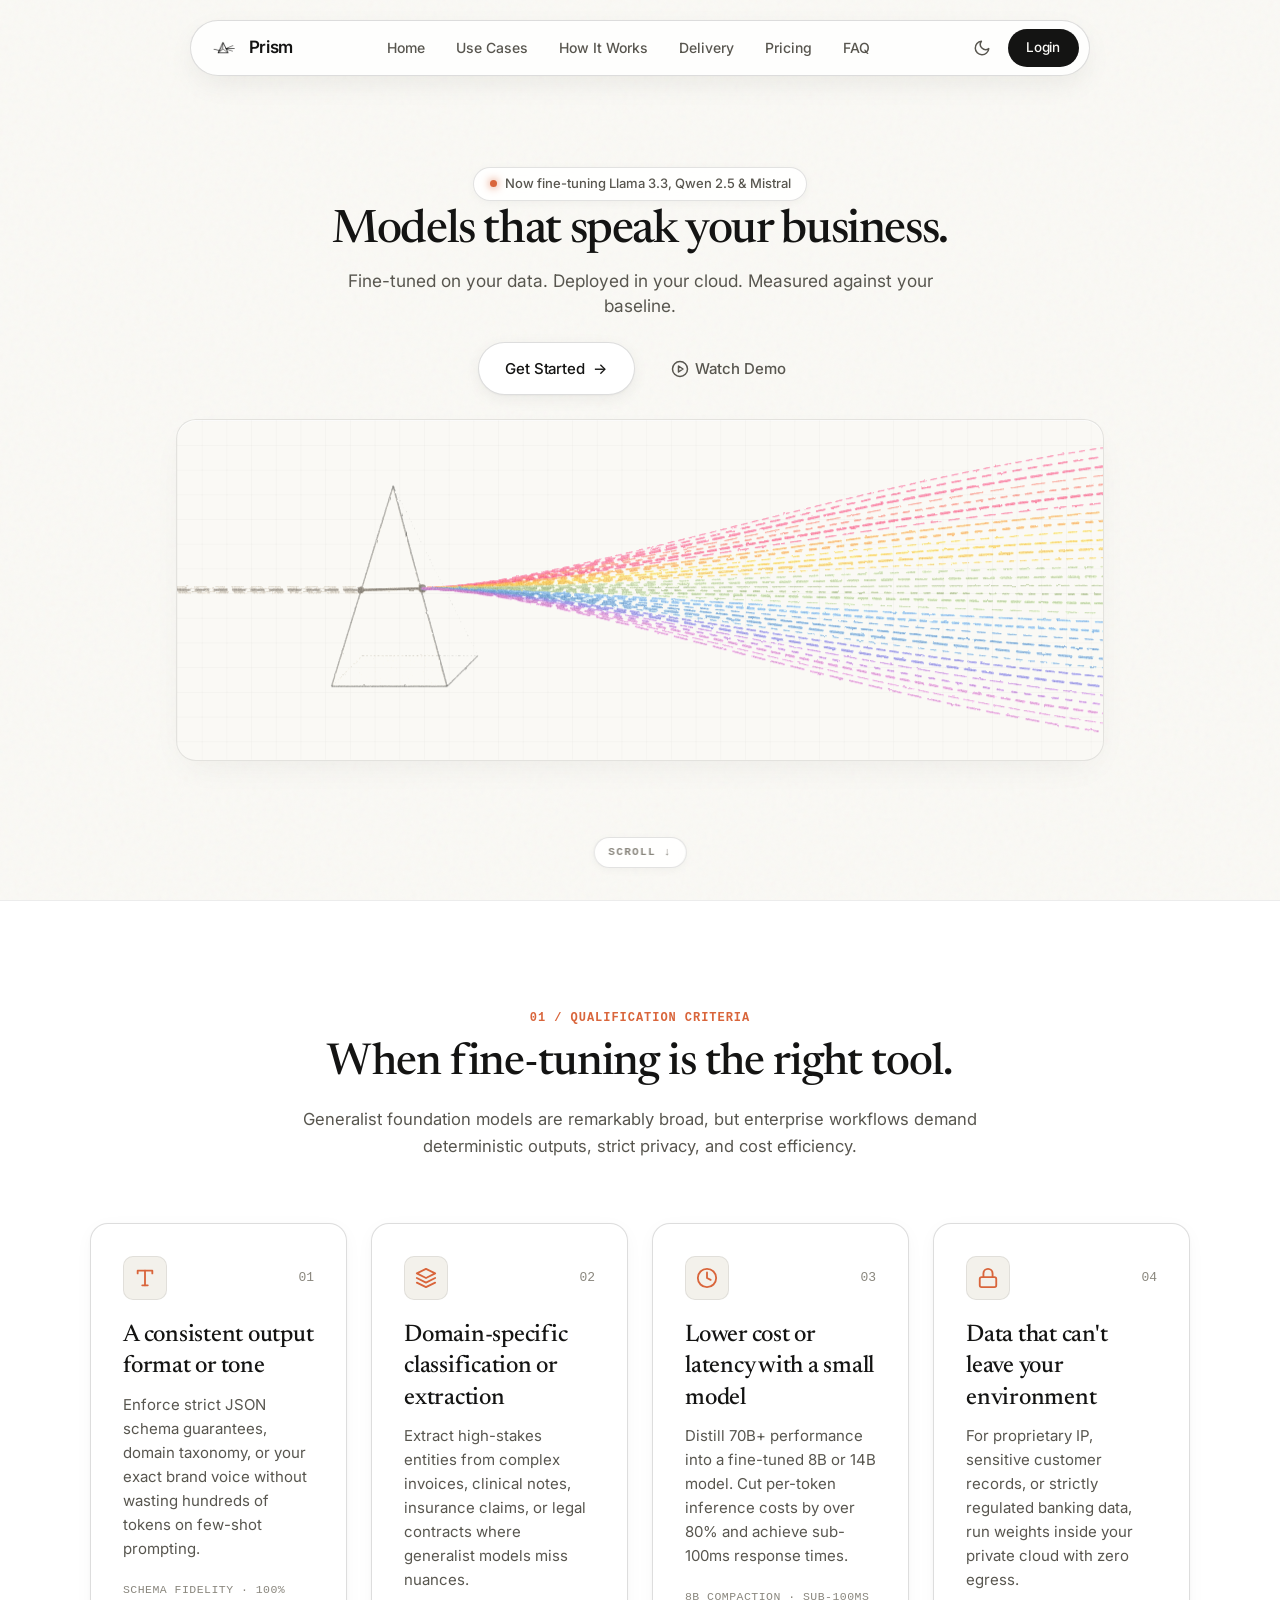
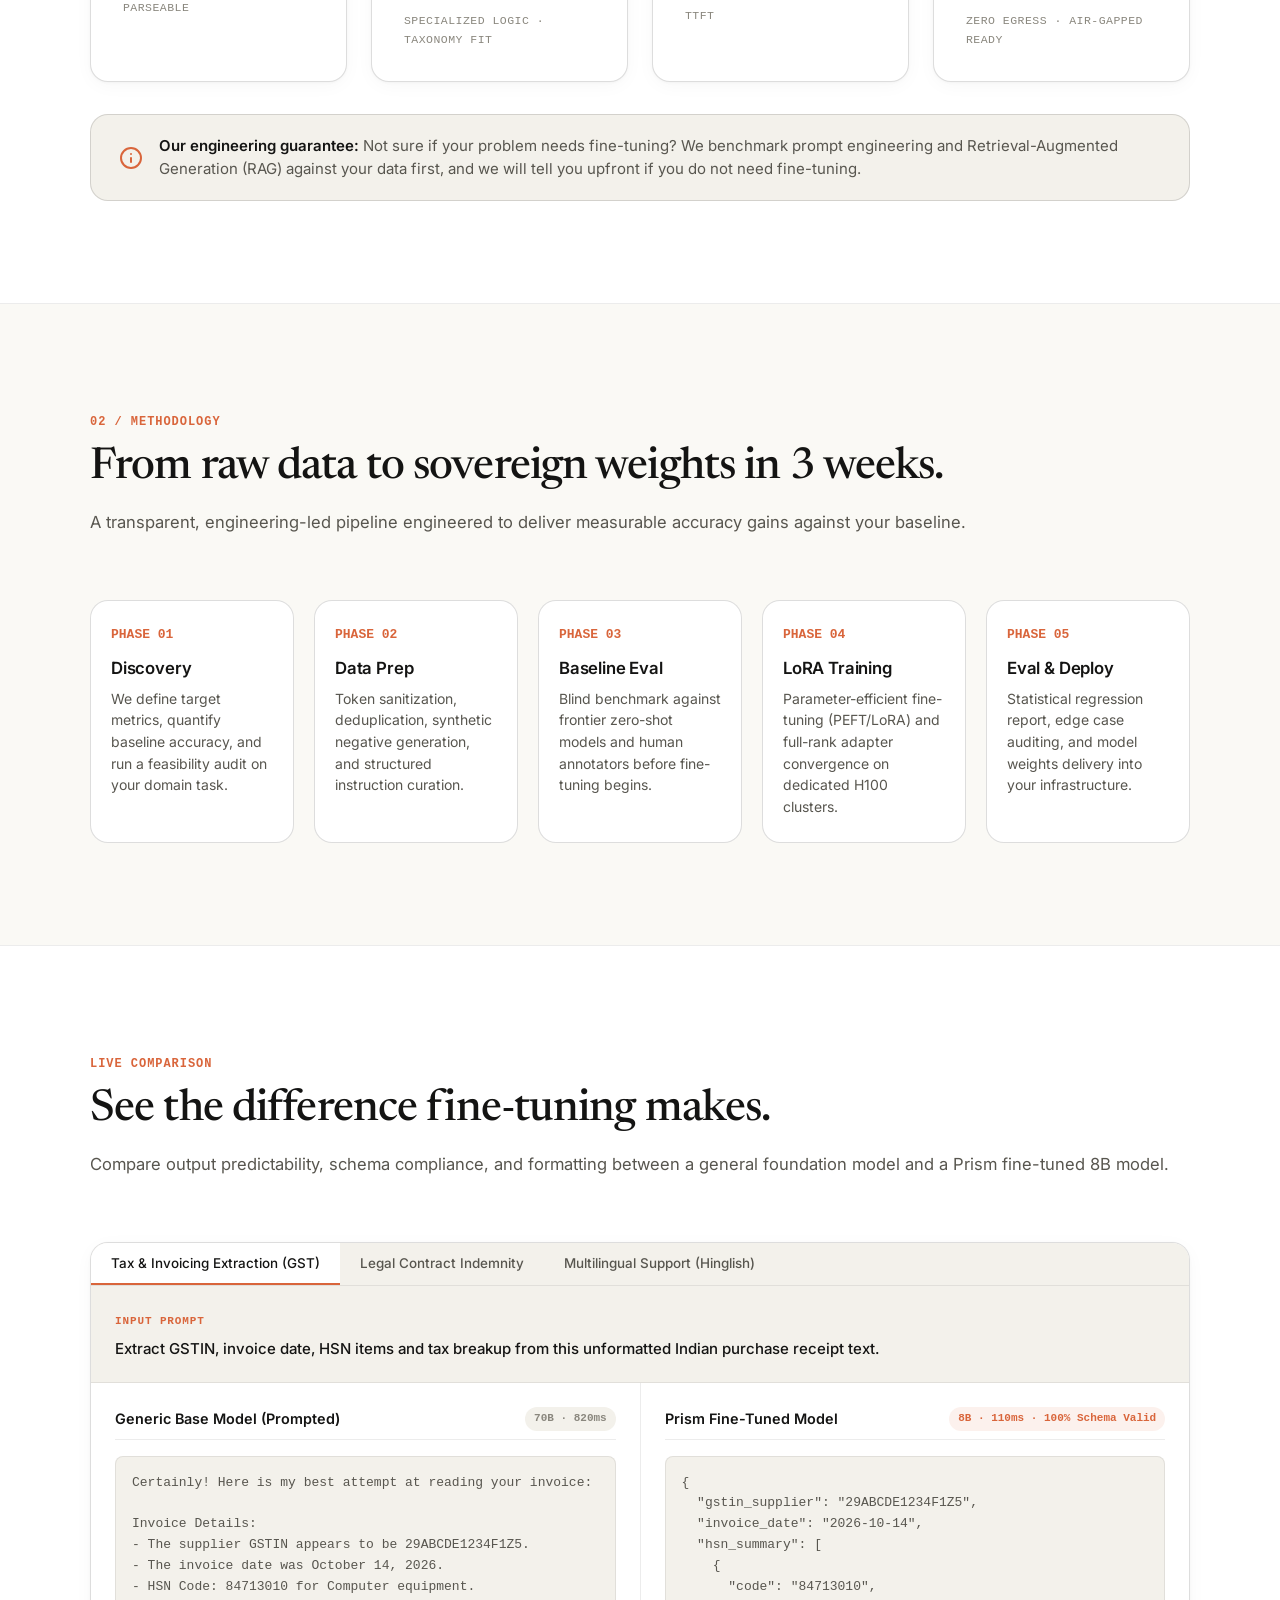
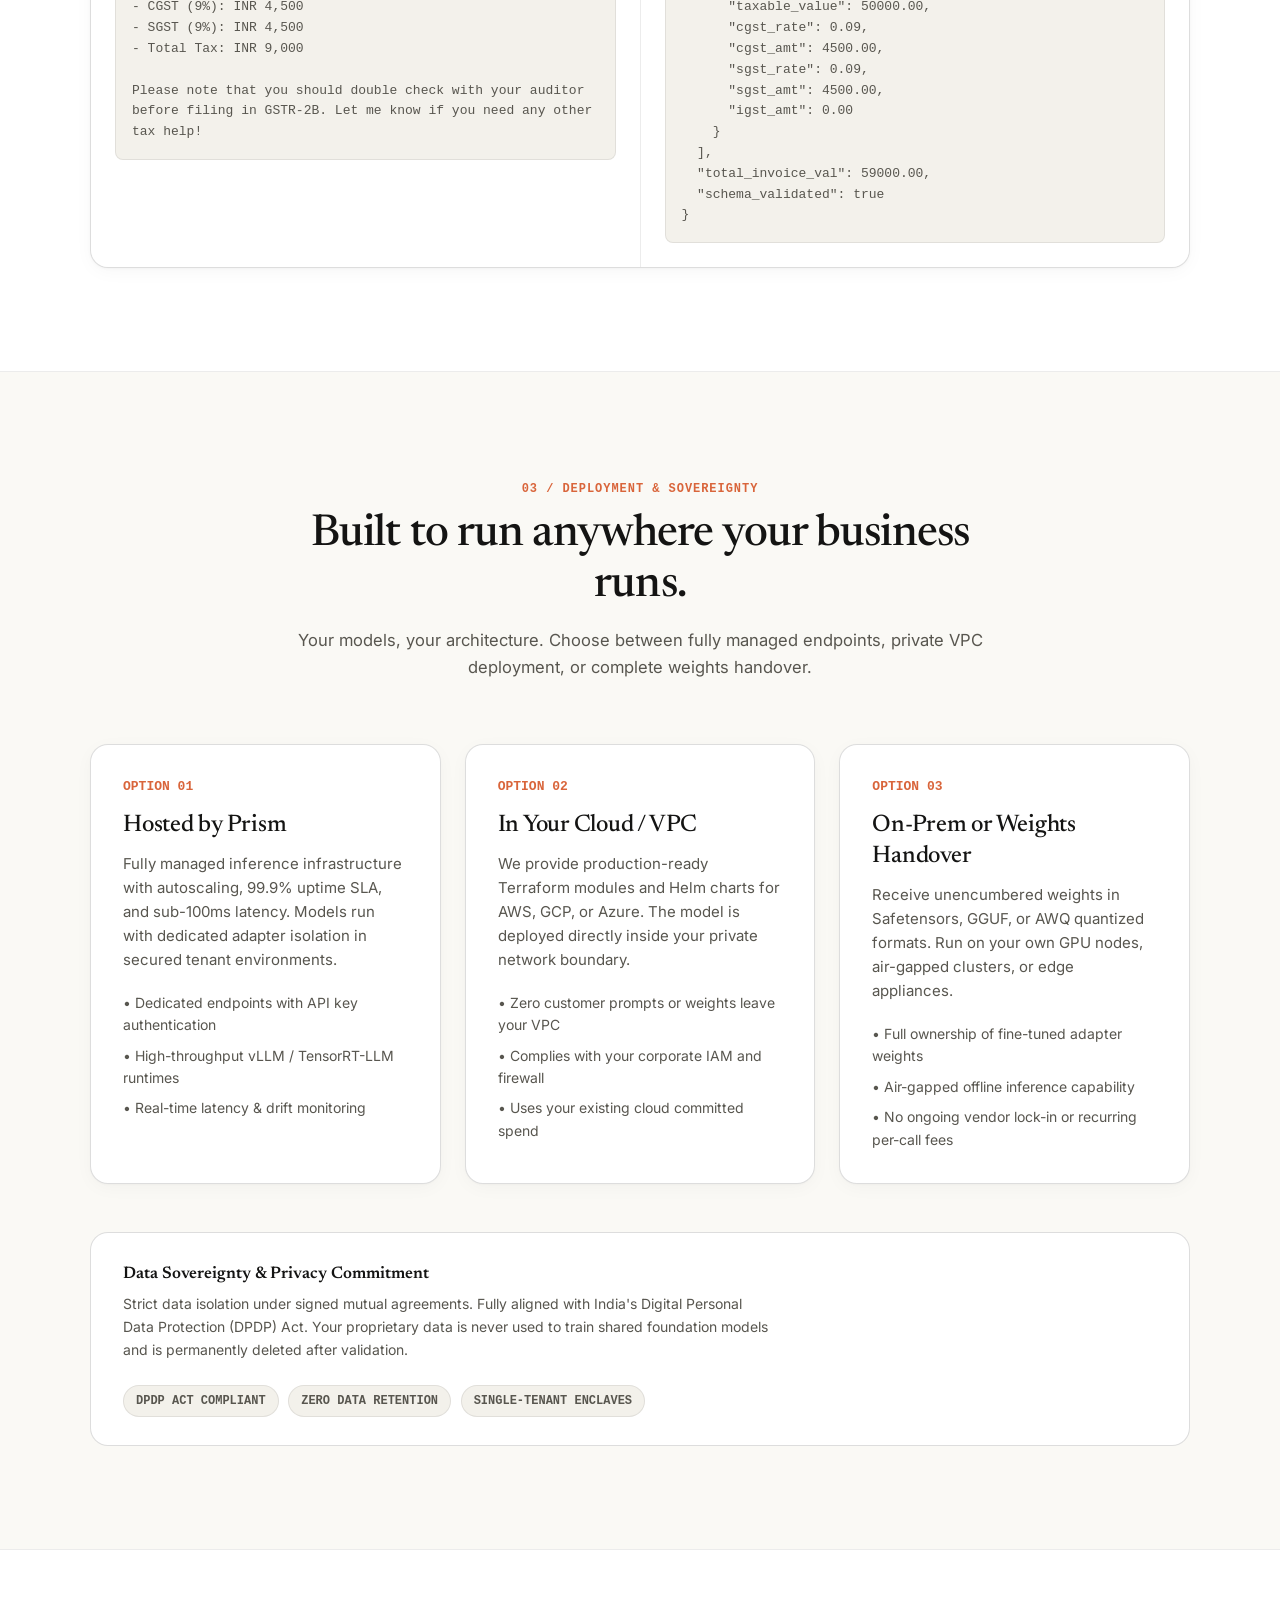
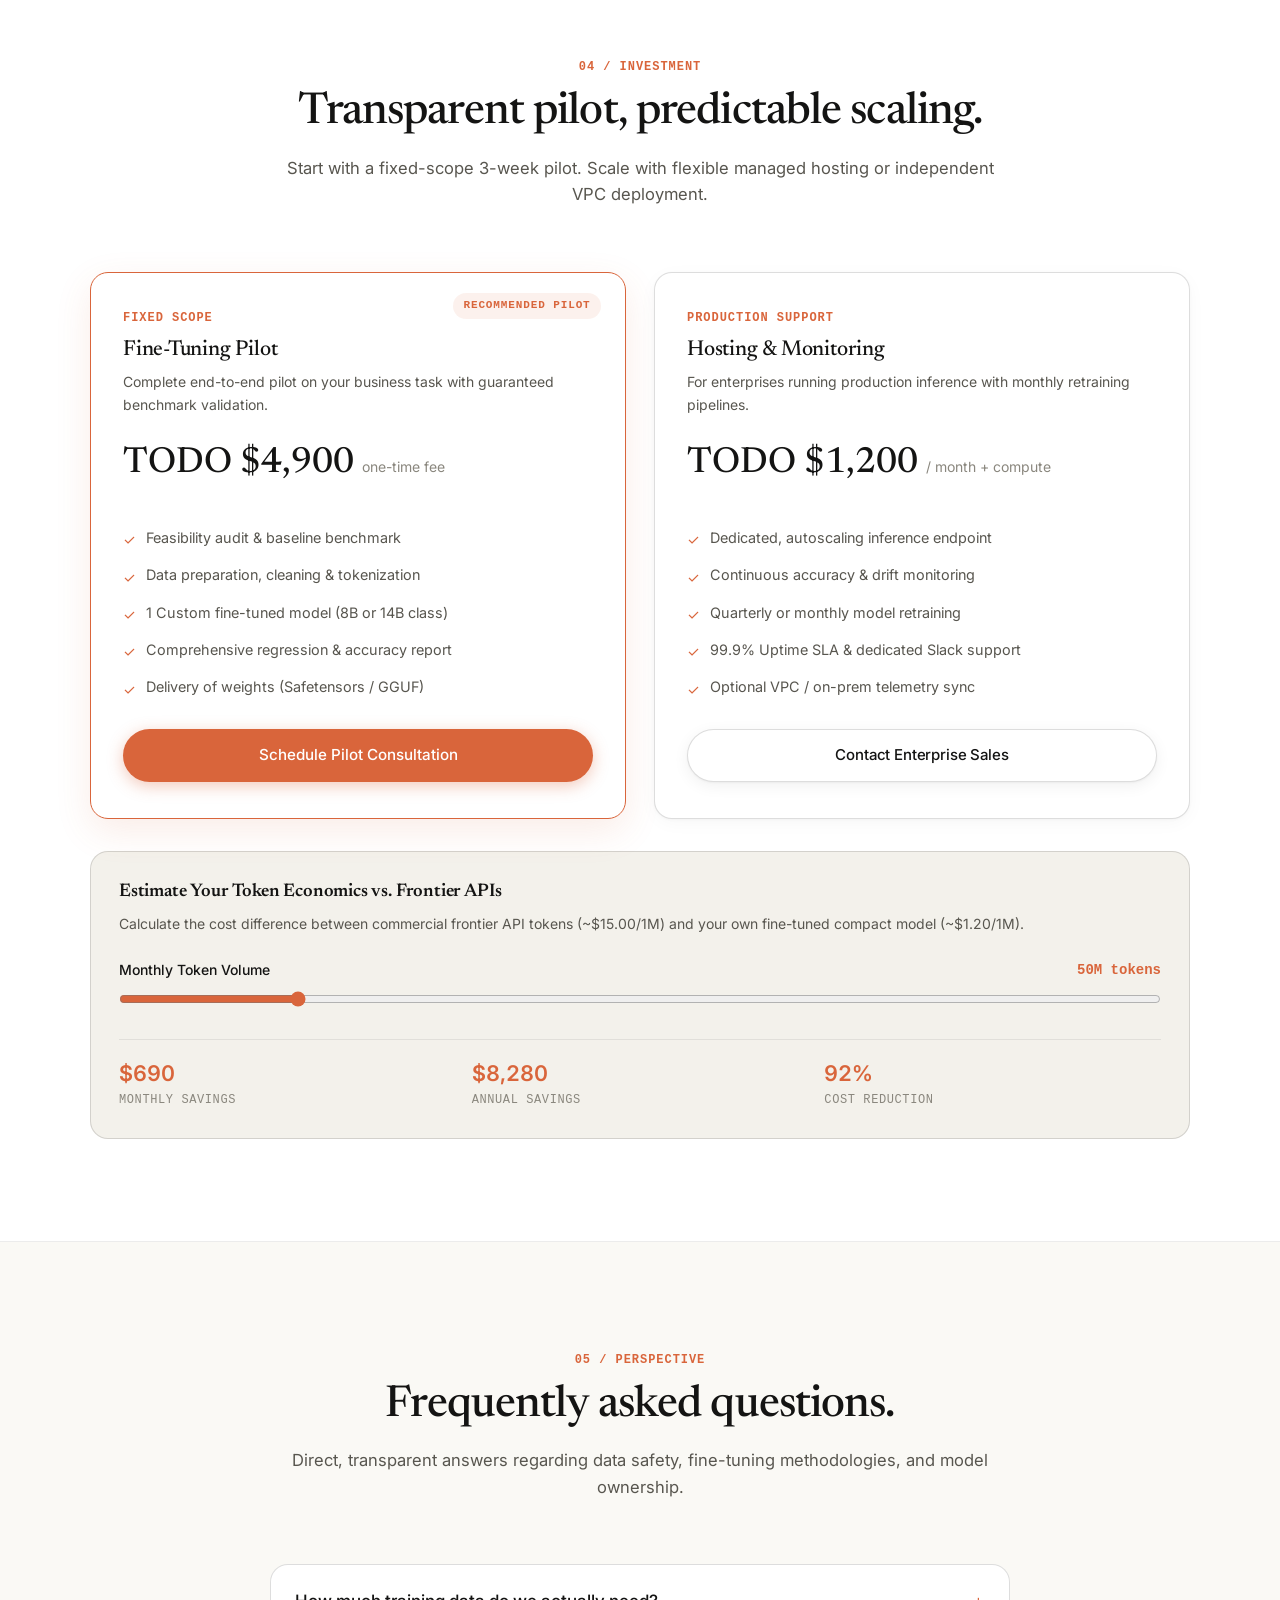
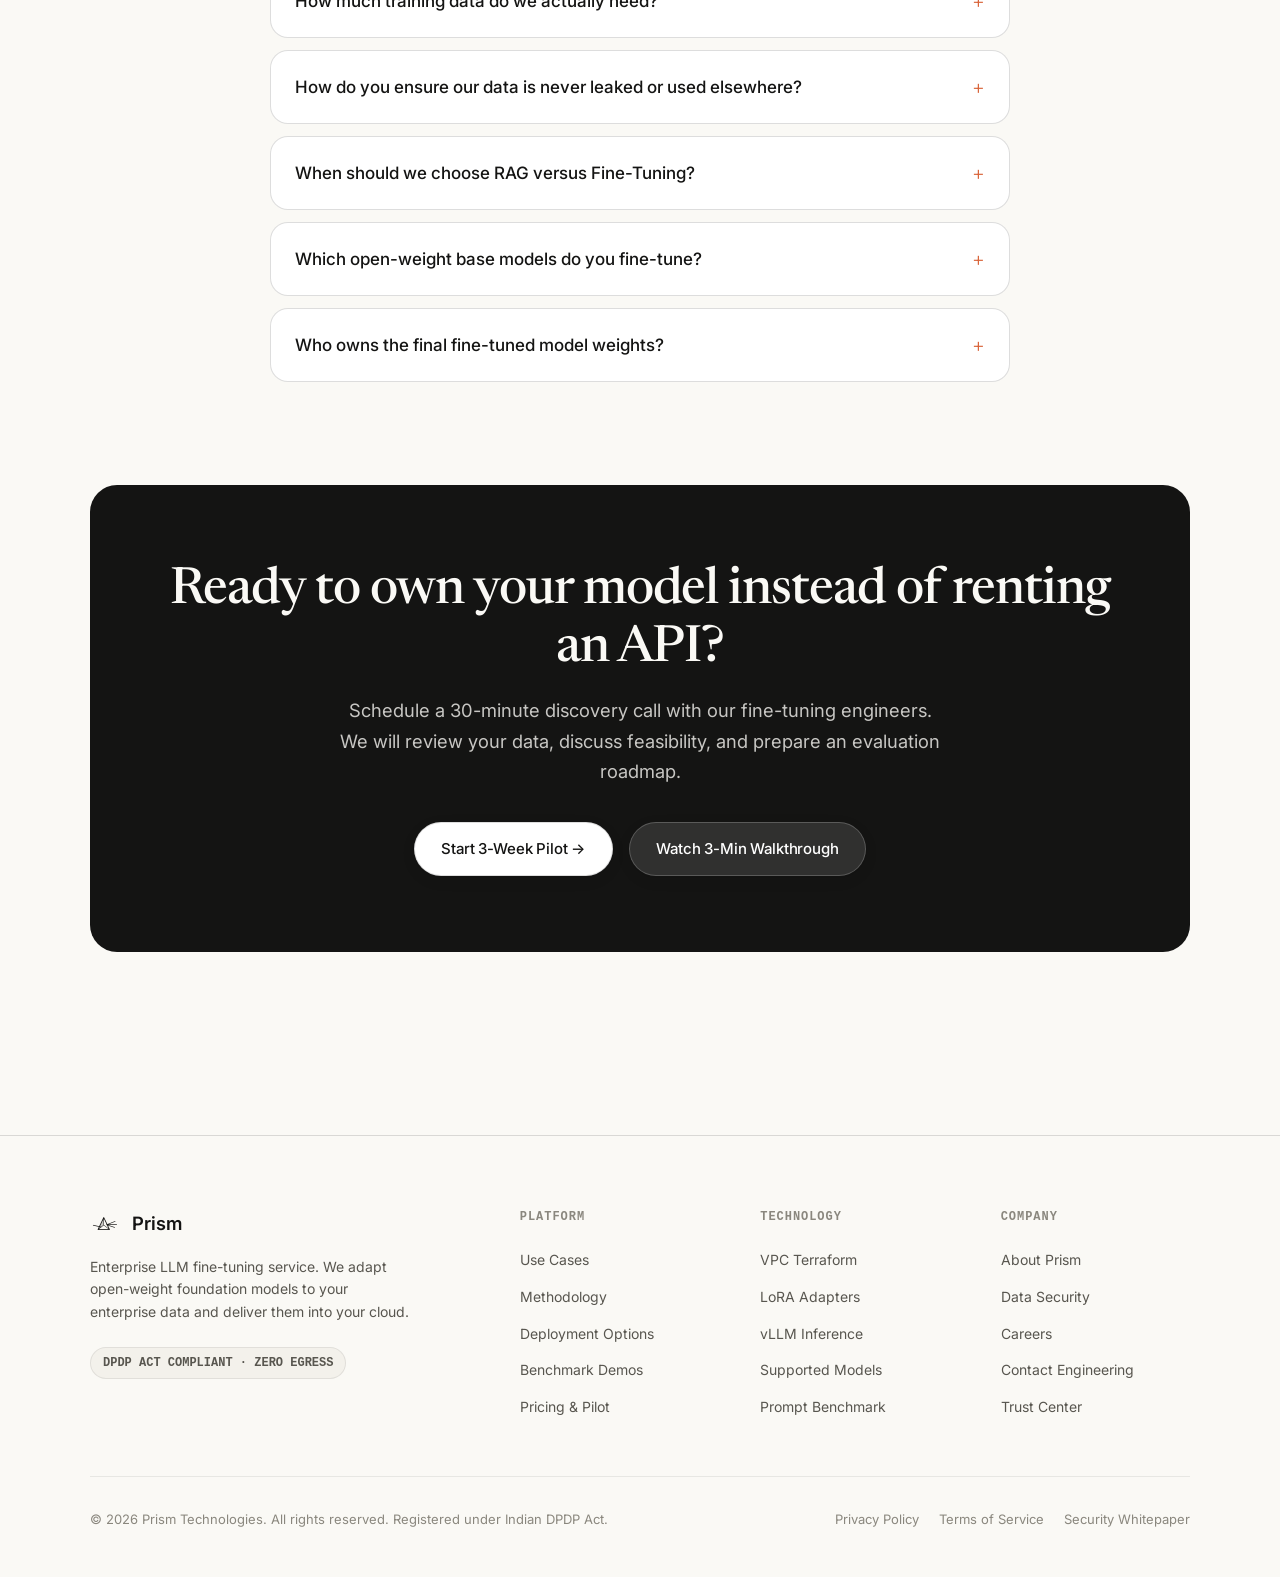
==== commit b74e144a: "feat(hero): implement Anthropic-style light stage Replaced the sprite-sheet hero icon with a new cin" ====
--- a/index.html
+++ b/index.html
@@ -115,17 +115,6 @@
             <span>Now fine-tuning Llama 3.3, Qwen 2.5 &amp; Mistral</span>
           </a>
 
-          <!-- Centerpiece Animated Hand-Drawn Prism Icon -->
-          <div class="hero-icon-container">
-            <prism-sprite-icon
-              icon-size="140px"
-              duration="1150"
-              loop-on-hover="true"
-              trigger="both"
-              aria-label="Interactive hand-drawn Prism refraction mark. Hover, tap, or press enter to animate.">
-            </prism-sprite-icon>
-          </div>
-
           <!-- Centered Display Headline -->
           <h1 id="hero-heading" class="hero-headline">
             Models that speak your business.
@@ -148,6 +137,27 @@
               </svg>
               Watch Demo
             </a>
+          </div>
+
+          <!-- Full-Width Anthropic-Style SVG Light Stage (Grid + mk-marker + Left-to-Right Beams) -->
+          <div class="anthropic-stage-wrapper">
+            <div class="anthropic-stage-container" id="anthropicStage" role="region" aria-label="Prism light refraction stage">
+              <span class="visually-hidden">
+                Interactive light refraction stage inspired by Anthropic research: an incoming beam enters a glass prism and disperses across a Cartesian grid into a fan of textured marker rays streaming slowly from left to right.
+              </span>
+
+              <!-- Editorial Badges -->
+              <div class="stage-editorial-badge">
+                <span class="label-mono">DISPERSION MATRIX</span>
+                <span>&bull;</span>
+                <span>CARTESIAN GRID</span>
+              </div>
+
+              <div class="stage-streaming-badge" aria-hidden="true">
+                <span class="streaming-dot"></span>
+                <span>Streaming L &rarr; R</span>
+              </div>
+            </div>
           </div>
         </div>
 
--- a/css/sections.css
+++ b/css/sections.css
@@ -15,14 +15,14 @@
   align-items: center;
   justify-content: center;
   text-align: center;
-  padding: 8rem 1.5rem 6rem;
+  padding: clamp(4.5rem, 6.5vh, 5.5rem) 1.5rem 2rem;
   overflow: hidden;
   background-color: var(--bg-root);
 }
 
 @media (max-width: 640px) {
   .hero-section {
-    padding: 6.5rem 1rem 3.5rem;
+    padding: 4.5rem 1rem 2rem;
   }
 }
 
@@ -54,7 +54,6 @@
   transition: transform 0.2s cubic-bezier(0.16, 1, 0.3, 1);
 }
 
-[data-theme="dark"] .refraction-backdrop,
 @media (prefers-color-scheme: dark) {
   :root:not([data-theme="light"]) .refraction-backdrop {
     background: 
@@ -67,6 +66,16 @@
   }
 }
 
+[data-theme="dark"] .refraction-backdrop {
+  background: 
+    radial-gradient(ellipse 45% 30% at 50% 46%, rgba(255, 255, 255, 0.05) 0%, transparent 70%),
+    radial-gradient(circle 35% at 30% 45%, rgba(139, 92, 246, 0.14) 0%, transparent 70%),
+    radial-gradient(circle 38% at 50% 38%, rgba(6, 182, 212, 0.12) 0%, transparent 70%),
+    radial-gradient(circle 42% at 68% 46%, rgba(226, 125, 86, 0.16) 0%, transparent 75%),
+    radial-gradient(circle 40% at 72% 58%, rgba(244, 63, 94, 0.12) 0%, transparent 70%),
+    linear-gradient(180deg, rgba(226, 125, 86, 0.08) 0%, transparent 100%);
+}
+
 /* Subtle Film Grain Texture Overlay */
 .hero-atmosphere::after {
   content: "";
@@ -84,15 +93,14 @@
   display: flex;
   flex-direction: column;
   align-items: center;
-}
-
-.hero-icon-container {
-  margin: 1.25rem 0 1rem;
+  width: 100%;
 }
 
 .hero-headline {
-  margin-top: 0.5rem;
-  margin-bottom: 1.25rem;
+  margin-top: 0.35rem;
+  margin-bottom: 0.65rem;
+  font-size: clamp(2.1rem, 3.6vw, 3.4rem);
+  line-height: 1.12;
   font-weight: 500;
   letter-spacing: -0.03em;
   color: var(--text-primary);
@@ -100,12 +108,248 @@
 }
 
 .hero-subline {
-  font-size: clamp(1.05rem, 1.8vw, 1.35rem);
+  font-size: clamp(0.95rem, 1.35vw, 1.15rem);
   font-weight: 400;
-  line-height: 1.5;
-  color: var(--text-secondary);
-  max-width: 620px;
+  line-height: 1.45;
+  color: var(--text-secondary);
+  max-width: 600px;
   margin: 0 auto;
+}
+
+/* -------------------------------------------------------------
+   Hero Light Stage (White Light -> Glass Prism -> Spectral Fan)
+   ------------------------------------------------------------- */
+/* -------------------------------------------------------------
+   Anthropic-Style SVG Light Stage (Econ-Scenarios Inspired)
+   Grid Background + Real mk-marker SVG Filter + Left-to-Right Streaming Beams
+   ------------------------------------------------------------- */
+.anthropic-stage-wrapper {
+  width: 100%;
+  max-width: 1120px;
+  margin: 1.5rem auto 0.75rem;
+  padding: 0 1rem;
+  position: relative;
+  z-index: 2;
+}
+
+.anthropic-stage-container {
+  position: relative;
+  width: 100%;
+  min-height: 320px;
+  height: clamp(320px, 38vh, 420px);
+  aspect-ratio: 21 / 8;
+  border-radius: 20px;
+  overflow: hidden;
+  box-sizing: border-box;
+  background-color: var(--bg-surface);
+  border: 1px solid var(--border-default);
+  box-shadow: var(--shadow-card);
+  transition: background-color var(--duration-normal) var(--ease-smooth),
+              border-color var(--duration-normal) var(--ease-smooth),
+              box-shadow var(--duration-normal) var(--ease-smooth);
+}
+
+:root:not([data-theme="dark"]) .anthropic-stage-container {
+  background-color: #FAF9F5;
+  border: 1px solid rgba(20, 20, 19, 0.1);
+  box-shadow: 0 12px 36px -10px rgba(20, 20, 19, 0.06),
+              inset 0 1px 0 rgba(255, 255, 255, 0.9);
+}
+
+[data-theme="dark"] .anthropic-stage-container {
+  background-color: #0E0E0D;
+  border: 1px solid rgba(250, 249, 245, 0.1);
+  box-shadow: 0 16px 48px -10px rgba(0, 0, 0, 0.6),
+              inset 0 1px 0 rgba(250, 249, 245, 0.08);
+}
+
+.anthropic-stage-svg {
+  position: absolute;
+  inset: 0;
+  width: 100%;
+  height: 100%;
+  display: block;
+}
+
+/* Grid lines (Anthropic Engineering Notebook Style) */
+.grid-path {
+  stroke: rgba(20, 20, 19, 0.11);
+}
+
+[data-theme="dark"] .grid-path {
+  stroke: rgba(250, 249, 245, 0.07);
+}
+
+/* Anthropic Marker Group with blend modes */
+.anthropic-marker-layer {
+  mix-blend-mode: multiply;
+  isolation: isolate;
+  will-change: transform;
+  transform-origin: 418px 205px;
+  transition: transform 0.15s ease-out;
+}
+
+[data-theme="dark"] .anthropic-marker-layer {
+  mix-blend-mode: screen;
+}
+
+/* Incoming Beam styling */
+.beam-shadow {
+  opacity: 0.15;
+}
+
+[data-theme="dark"] .beam-shadow {
+  opacity: 0;
+}
+
+.incoming-beam-strand {
+  will-change: stroke-dashoffset;
+}
+
+/* Prism wireframe elements */
+.prism-facet-front {
+  fill: rgba(230, 226, 218, 0.55);
+}
+
+[data-theme="dark"] .prism-facet-front {
+  fill: rgba(255, 255, 255, 0.06);
+}
+
+.prism-facet-side {
+  fill: rgba(20, 20, 19, 0.05);
+}
+
+[data-theme="dark"] .prism-facet-side {
+  fill: rgba(255, 255, 255, 0.03);
+}
+
+.prism-facet-base {
+  fill: rgba(20, 20, 19, 0.03);
+}
+
+[data-theme="dark"] .prism-facet-base {
+  fill: rgba(255, 255, 255, 0.02);
+}
+
+.prism-line {
+  stroke: rgba(20, 20, 19, 0.65);
+}
+
+[data-theme="dark"] .prism-line {
+  stroke: rgba(255, 255, 255, 0.85);
+}
+
+.internal-refract-beam {
+  stroke: #6B655D;
+}
+
+[data-theme="dark"] .internal-refract-beam {
+  stroke: #FFFFFF;
+}
+
+.bloom-spot {
+  fill: #6B655D;
+}
+
+[data-theme="dark"] .bloom-spot {
+  fill: #FFFFFF;
+}
+
+/* Spectral ray paths */
+.spectral-ray-path {
+  will-change: stroke-dashoffset;
+  transition: stroke 0.3s ease;
+}
+
+/* Interactive Hit Target over Prism Core */
+.anthropic-stage-hit {
+  position: absolute;
+  left: 16%;
+  top: 18%;
+  width: 17%;
+  height: 62%;
+  cursor: pointer;
+  z-index: 10;
+  border-radius: 16px;
+  outline: none;
+  touch-action: manipulation;
+  -webkit-tap-highlight-color: transparent;
+}
+
+.anthropic-stage-hit:focus-visible {
+  box-shadow: 0 0 0 2px var(--border-focus);
+}
+
+/* Badges & Live Status Indicators */
+.stage-editorial-badge {
+  position: absolute;
+  top: 0.85rem;
+  left: 1.15rem;
+  z-index: 12;
+  display: flex;
+  align-items: center;
+  gap: 0.45rem;
+  font-family: var(--font-mono);
+  font-size: 0.7rem;
+  letter-spacing: 0.06em;
+  text-transform: uppercase;
+  color: var(--text-tertiary);
+  pointer-events: none;
+}
+
+.stage-streaming-badge {
+  position: absolute;
+  top: 0.85rem;
+  right: 1.15rem;
+  z-index: 12;
+  display: flex;
+  align-items: center;
+  gap: 0.45rem;
+  font-family: var(--font-mono);
+  font-size: 0.7rem;
+  color: var(--text-secondary);
+  background: var(--bg-chip);
+  border: 1px solid var(--border-subtle);
+  border-radius: 9999px;
+  padding: 0.22rem 0.65rem;
+  pointer-events: none;
+}
+
+.streaming-dot {
+  width: 6px;
+  height: 6px;
+  border-radius: 50%;
+  background-color: #34C759;
+  box-shadow: 0 0 6px #34C759;
+  animation: streamPulse 2s infinite ease-in-out;
+}
+
+@keyframes streamPulse {
+  0%, 100% { opacity: 0.45; transform: scale(0.9); }
+  50% { opacity: 1; transform: scale(1.2); }
+}
+
+@media (max-width: 640px) {
+  .anthropic-stage-container {
+    min-height: 290px;
+    height: 310px;
+    aspect-ratio: 4 / 3;
+    border-radius: 16px;
+  }
+  .stage-editorial-badge {
+    display: none;
+  }
+  .stage-streaming-badge {
+    top: 0.5rem;
+    right: 0.5rem;
+    font-size: 0.65rem;
+  }
+  .anthropic-stage-hit {
+    left: 23%;
+    top: 18%;
+    width: 20%;
+    height: 64%;
+  }
 }
 
 /* -------------------------------------------------------------
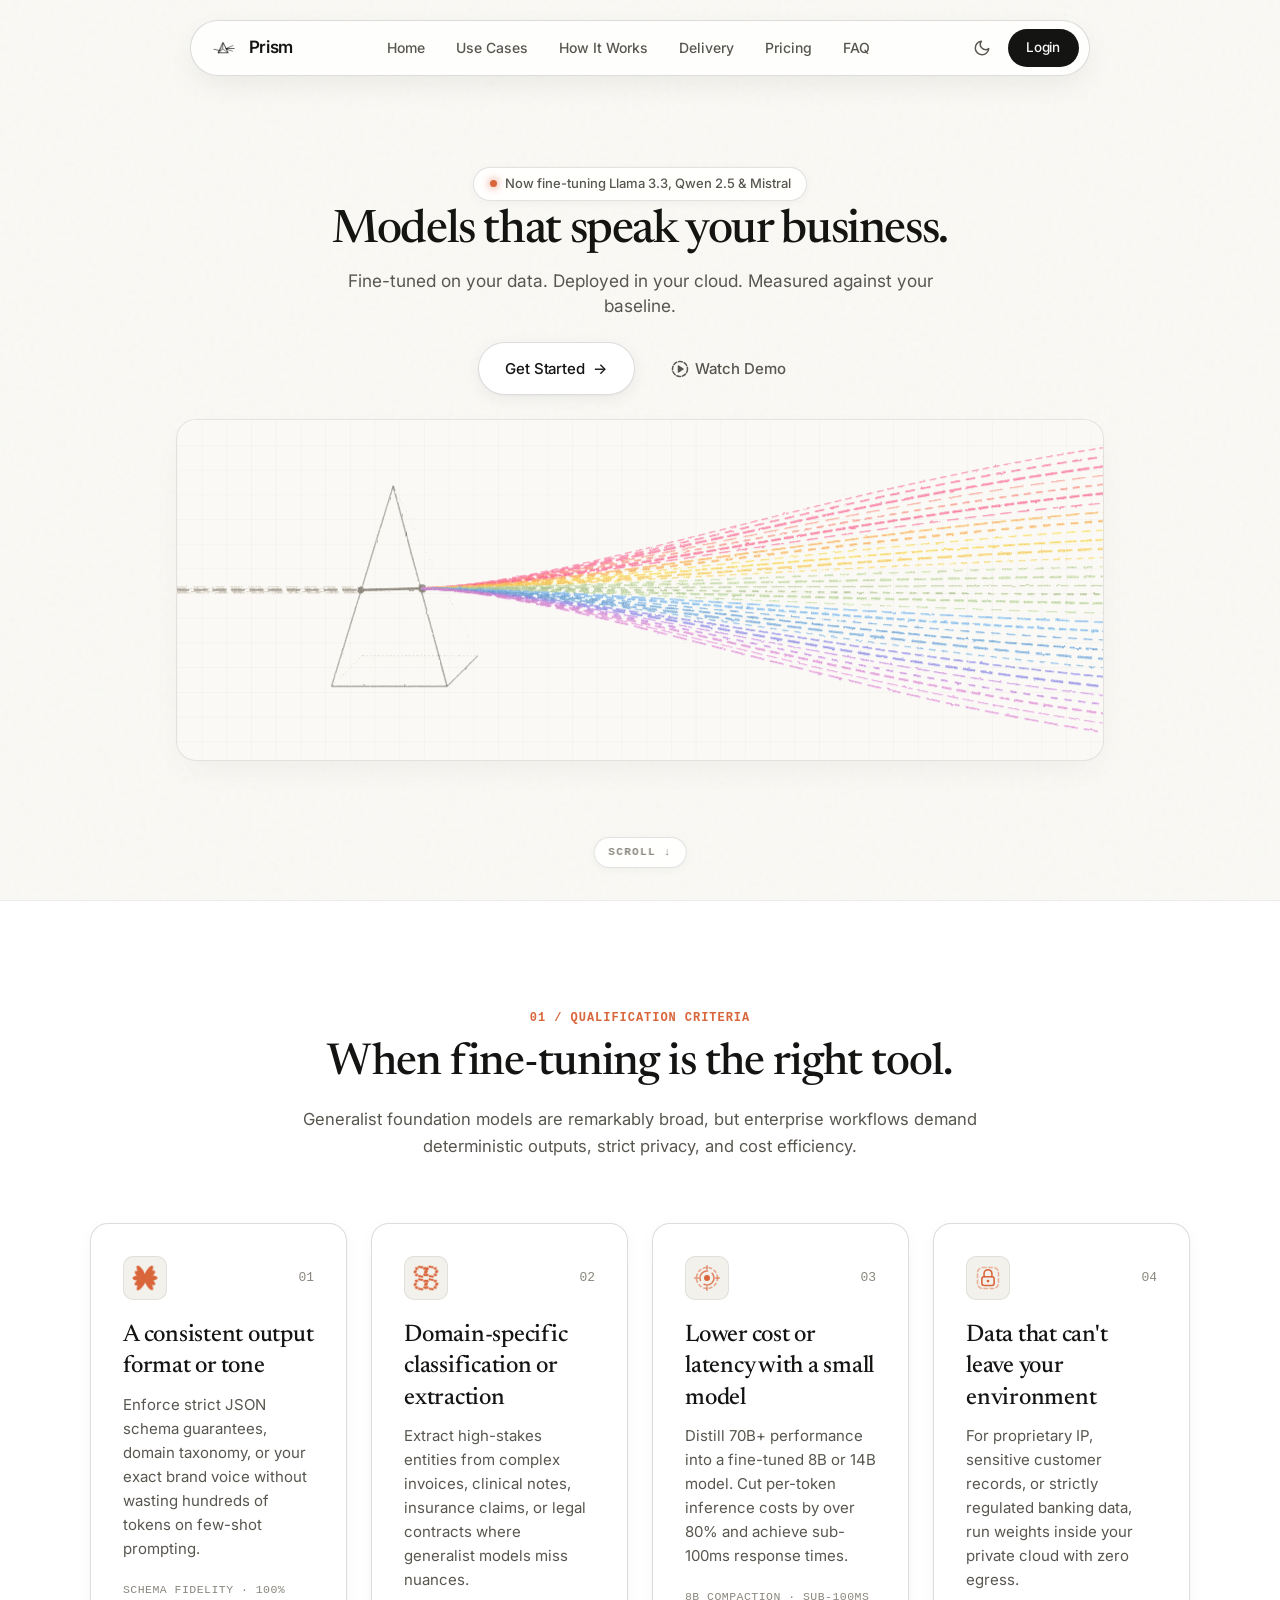
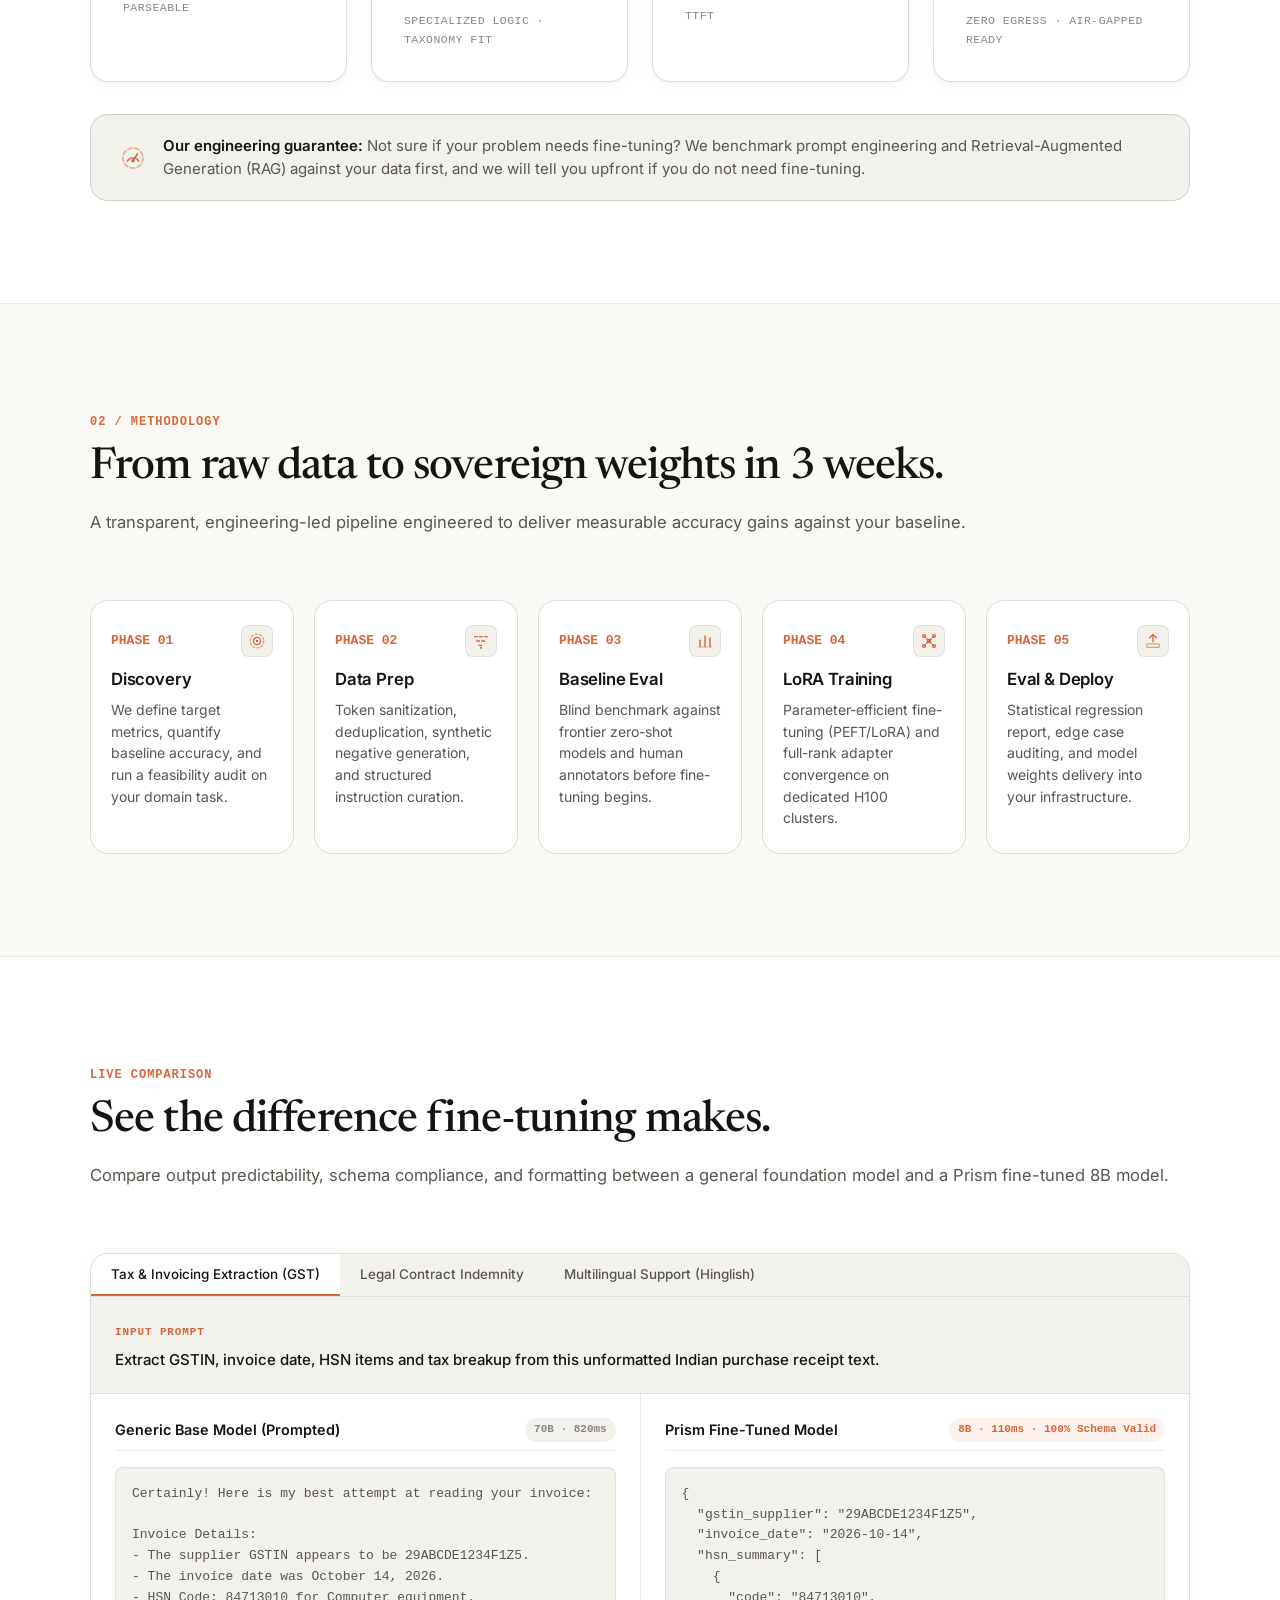
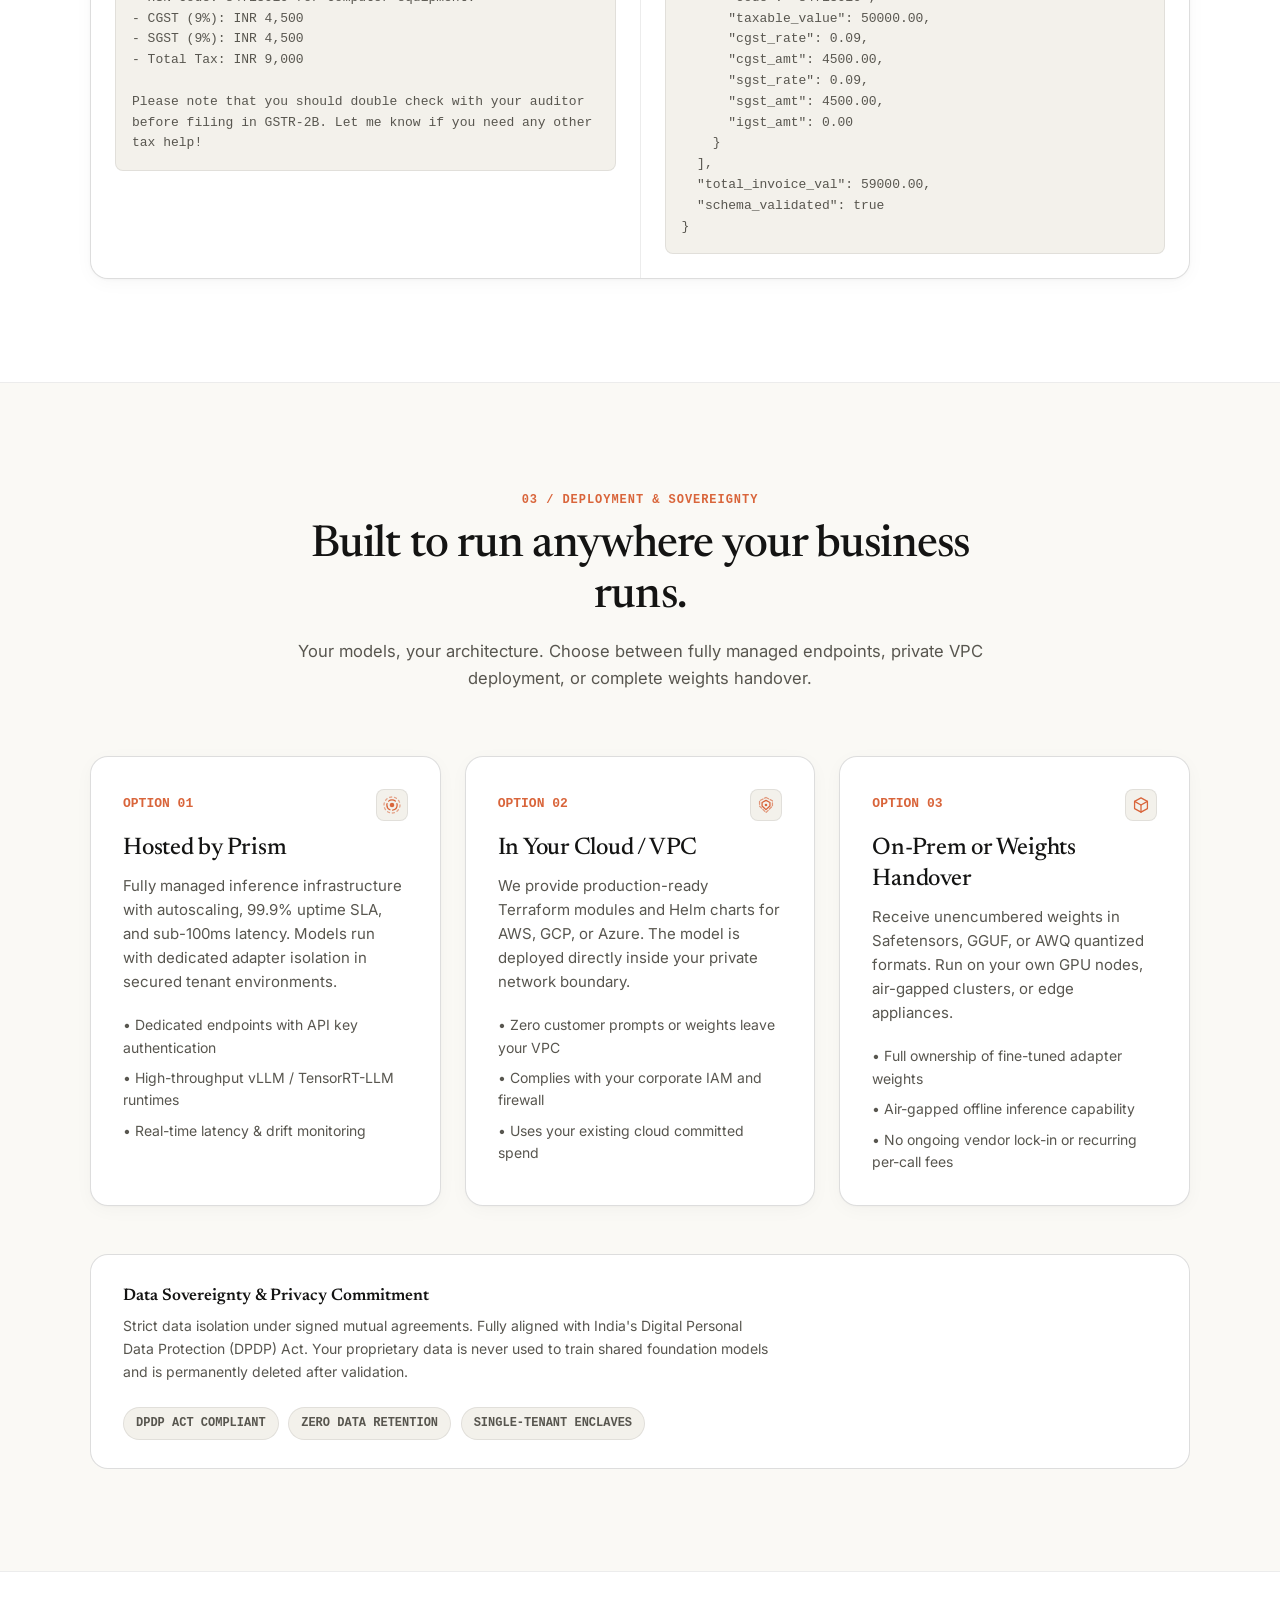
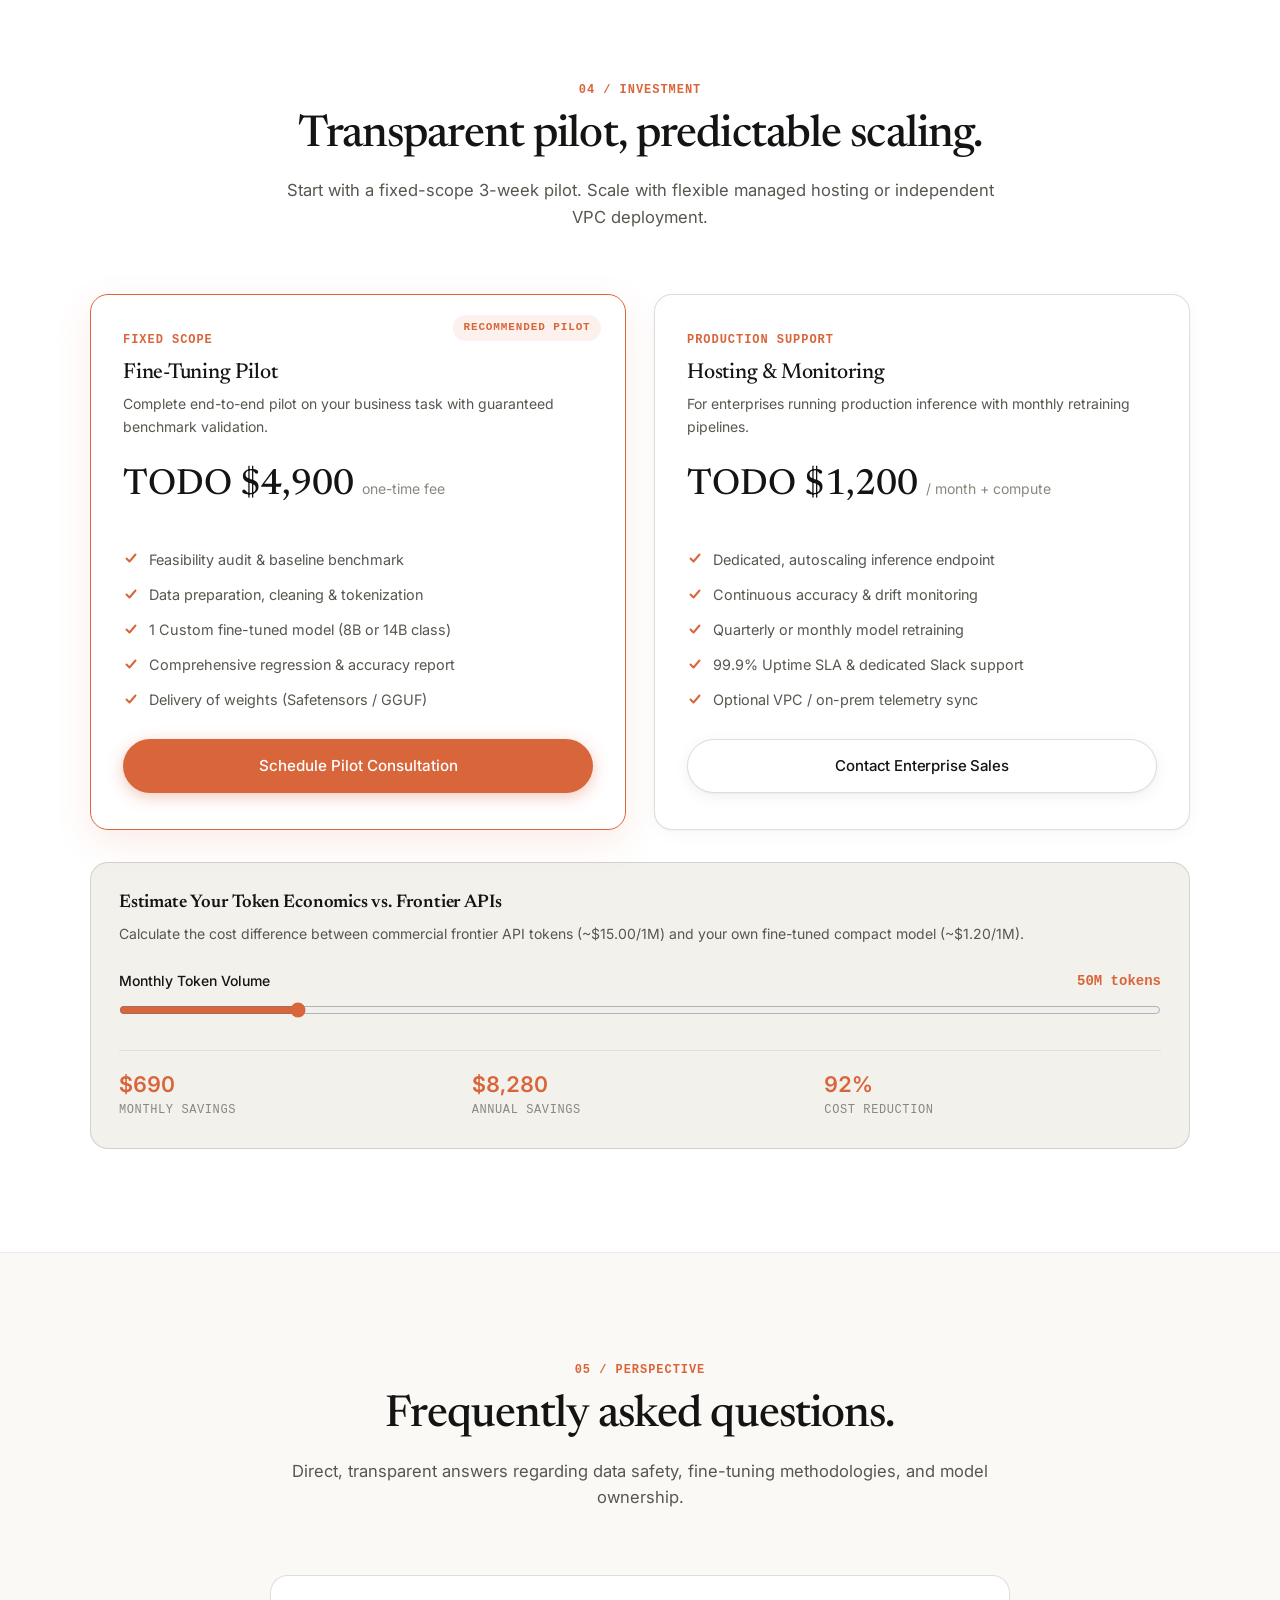
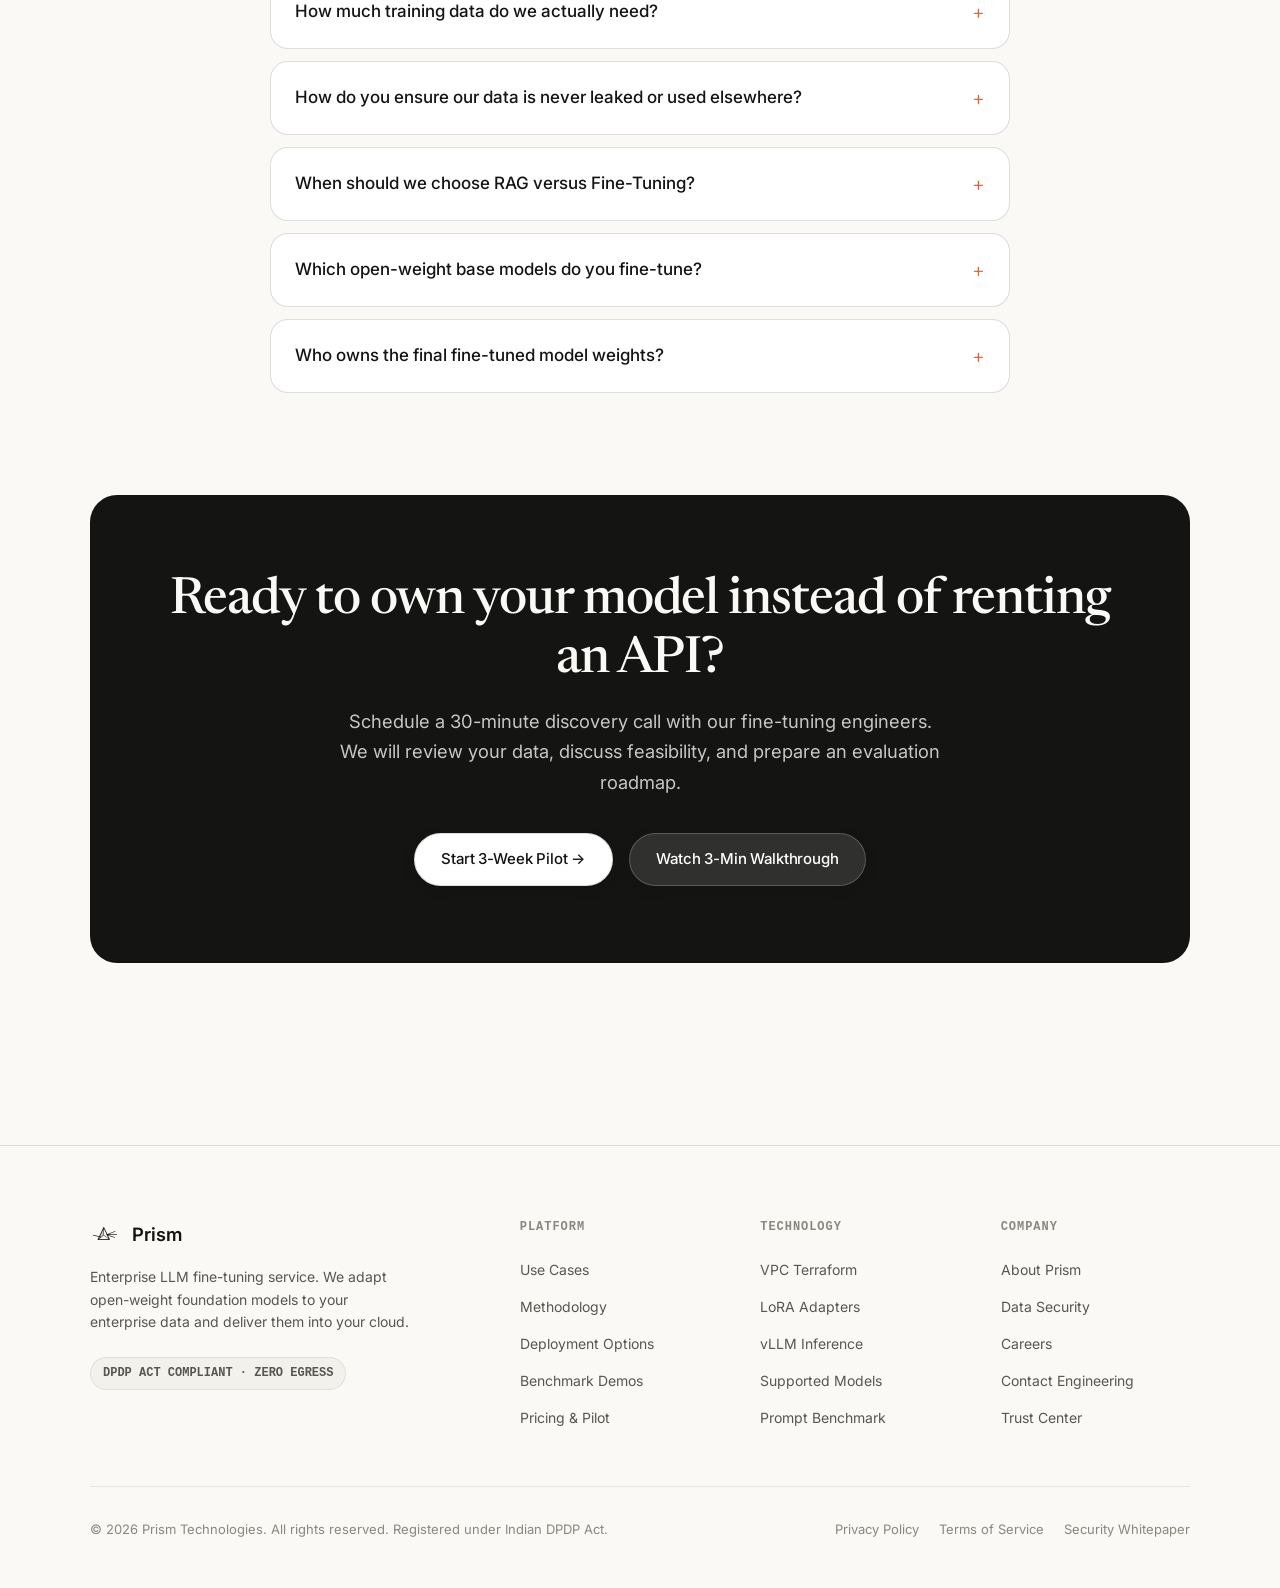
==== commit eed048c9: "feat(ui): add interactive neon hover effects and icons - Implement neon glow hover effects for quali" ====
--- a/index.html
+++ b/index.html
@@ -15,8 +15,10 @@
     <!-- Favicon: Clean faceted Prism Mark -->
     <link rel="icon" type="image/svg+xml" href="data:image/svg+xml,%3Csvg xmlns='http://www.w3.org/2000/svg' viewBox='0 0 32 32'%3E%3Cpolygon points='16,4 4,26 28,26' fill='none' stroke='%23D9653B' stroke-width='3' stroke-linejoin='round'/%3E%3Cline x1='16' y1='4' x2='16' y2='17' stroke='%23D9653B' stroke-width='2'/%3E%3Cline x1='4' y1='26' x2='16' y2='17' stroke='%23D9653B' stroke-width='2'/%3E%3Cline x1='28' y1='26' x2='16' y2='17' stroke='%23D9653B' stroke-width='2'/%3E%3C/svg%3E" />
 
-    <!-- Preload Critical Animated Sprite Sheet -->
+    <!-- Preload Critical Animated Sprite Sheets -->
     <link rel="preload" href="/assets/sprites/prism-sprite.webp" as="image" type="image/webp" />
+    <link rel="preload" href="/assets/sprites/claude-rosette-sprite.png" as="image" type="image/png" />
+    <link rel="preload" href="/assets/sprites/claude-cluster-sprite.png" as="image" type="image/png" />
 
     <!-- Modular Vanilla Stylesheets -->
     <link rel="stylesheet" href="/css/tokens.css" />
@@ -131,9 +133,9 @@
               Get Started <span class="arrow" aria-hidden="true">&rarr;</span>
             </a>
             <a href="#demoModal" id="watchDemoBtn" class="btn-text-secondary">
-              <svg width="18" height="18" viewBox="0 0 24 24" fill="none" stroke="currentColor" stroke-width="2" stroke-linecap="round" stroke-linejoin="round" aria-hidden="true">
-                <circle cx="12" cy="12" r="10"></circle>
-                <polygon points="10 8 16 12 10 16 10 8"></polygon>
+              <svg class="anim-play-icon" width="18" height="18" viewBox="0 0 24 24" fill="none" stroke="currentColor" stroke-width="2" stroke-linecap="round" stroke-linejoin="round" aria-hidden="true">
+                <circle class="play-ring" cx="12" cy="12" r="10" stroke-dasharray="5 2.5"></circle>
+                <polygon class="play-tri" points="10 8 16 12 10 16 10 8" fill="currentColor"></polygon>
               </svg>
               Watch Demo
             </a>
@@ -183,11 +185,17 @@
             <article class="editorial-card">
               <div class="card-header-meta">
                 <div class="card-icon-box" aria-hidden="true">
-                  <svg width="22" height="22" viewBox="0 0 24 24" fill="none" stroke="currentColor" stroke-width="2" stroke-linecap="round" stroke-linejoin="round">
-                    <polyline points="4 7 4 4 20 4 20 7"></polyline>
-                    <line x1="9" y1="20" x2="15" y2="20"></line>
-                    <line x1="12" y1="4" x2="12" y2="20"></line>
-                  </svg>
+                  <prism-sprite-icon
+                    sprite-sheet-url="/assets/sprites/claude-rosette-sprite.png"
+                    columns="18"
+                    rows="17"
+                    frame-count="306"
+                    duration="5100"
+                    easing="linear"
+                    icon-size="30px"
+                    trigger="hover"
+                    loop-on-hover="true">
+                  </prism-sprite-icon>
                 </div>
                 <span class="label-counter">01</span>
               </div>
@@ -202,11 +210,17 @@
             <article class="editorial-card">
               <div class="card-header-meta">
                 <div class="card-icon-box" aria-hidden="true">
-                  <svg width="22" height="22" viewBox="0 0 24 24" fill="none" stroke="currentColor" stroke-width="2" stroke-linecap="round" stroke-linejoin="round">
-                    <polygon points="12 2 2 7 12 12 22 7 12 2"></polygon>
-                    <polyline points="2 17 12 22 22 17"></polyline>
-                    <polyline points="2 12 12 17 22 12"></polyline>
-                  </svg>
+                  <prism-sprite-icon
+                    sprite-sheet-url="/assets/sprites/claude-cluster-sprite.png"
+                    columns="18"
+                    rows="17"
+                    frame-count="306"
+                    duration="5400"
+                    easing="linear"
+                    icon-size="30px"
+                    trigger="hover"
+                    loop-on-hover="true">
+                  </prism-sprite-icon>
                 </div>
                 <span class="label-counter">02</span>
               </div>
@@ -221,10 +235,7 @@
             <article class="editorial-card">
               <div class="card-header-meta">
                 <div class="card-icon-box" aria-hidden="true">
-                  <svg width="22" height="22" viewBox="0 0 24 24" fill="none" stroke="currentColor" stroke-width="2" stroke-linecap="round" stroke-linejoin="round">
-                    <circle cx="12" cy="12" r="10"></circle>
-                    <polyline points="12 6 12 12 16 14"></polyline>
-                  </svg>
+                  <prism-animated-icon name="compaction" size="28px"></prism-animated-icon>
                 </div>
                 <span class="label-counter">03</span>
               </div>
@@ -239,10 +250,7 @@
             <article class="editorial-card">
               <div class="card-header-meta">
                 <div class="card-icon-box" aria-hidden="true">
-                  <svg width="22" height="22" viewBox="0 0 24 24" fill="none" stroke="currentColor" stroke-width="2" stroke-linecap="round" stroke-linejoin="round">
-                    <rect x="3" y="11" width="18" height="11" rx="2" ry="2"></rect>
-                    <path d="M7 11V7a5 5 0 0 1 10 0v4"></path>
-                  </svg>
+                  <prism-animated-icon name="enclave" size="28px"></prism-animated-icon>
                 </div>
                 <span class="label-counter">04</span>
               </div>
@@ -256,11 +264,7 @@
 
           <!-- Honest Benchmark Callout -->
           <div class="qualification-note-box">
-            <svg width="24" height="24" viewBox="0 0 24 24" fill="none" stroke="var(--accent-brand)" stroke-width="2" stroke-linecap="round" stroke-linejoin="round" aria-hidden="true" style="flex-shrink: 0;">
-              <circle cx="12" cy="12" r="10"></circle>
-              <line x1="12" y1="16" x2="12" y2="12"></line>
-              <line x1="12" y1="8" x2="12.01" y2="8"></line>
-            </svg>
+            <prism-animated-icon name="benchmark" size="28px" style="color: var(--accent-brand);" aria-hidden="true"></prism-animated-icon>
             <p class="qualification-note-text">
               <strong>Our engineering guarantee:</strong> Not sure if your problem needs fine-tuning? We benchmark prompt engineering and Retrieval-Augmented Generation (RAG) against your data first, and we will tell you upfront if you do not need fine-tuning.
             </p>
@@ -282,7 +286,12 @@
           <div class="timeline-container">
             <!-- Step 1 -->
             <div class="timeline-step-card">
-              <span class="step-number">PHASE 01</span>
+              <div class="timeline-step-head">
+                <span class="step-number">PHASE 01</span>
+                <span class="timeline-icon-badge" aria-hidden="true">
+                  <prism-animated-icon name="discovery" size="20px"></prism-animated-icon>
+                </span>
+              </div>
               <h3 class="step-title">Discovery</h3>
               <p class="step-desc">
                 We define target metrics, quantify baseline accuracy, and run a feasibility audit on your domain task.
@@ -291,7 +300,12 @@
 
             <!-- Step 2 -->
             <div class="timeline-step-card">
-              <span class="step-number">PHASE 02</span>
+              <div class="timeline-step-head">
+                <span class="step-number">PHASE 02</span>
+                <span class="timeline-icon-badge" aria-hidden="true">
+                  <prism-animated-icon name="dataprep" size="20px"></prism-animated-icon>
+                </span>
+              </div>
               <h3 class="step-title">Data Prep</h3>
               <p class="step-desc">
                 Token sanitization, deduplication, synthetic negative generation, and structured instruction curation.
@@ -300,7 +314,12 @@
 
             <!-- Step 3 -->
             <div class="timeline-step-card">
-              <span class="step-number">PHASE 03</span>
+              <div class="timeline-step-head">
+                <span class="step-number">PHASE 03</span>
+                <span class="timeline-icon-badge" aria-hidden="true">
+                  <prism-animated-icon name="eval" size="20px"></prism-animated-icon>
+                </span>
+              </div>
               <h3 class="step-title">Baseline Eval</h3>
               <p class="step-desc">
                 Blind benchmark against frontier zero-shot models and human annotators before fine-tuning begins.
@@ -309,7 +328,12 @@
 
             <!-- Step 4 -->
             <div class="timeline-step-card">
-              <span class="step-number">PHASE 04</span>
+              <div class="timeline-step-head">
+                <span class="step-number">PHASE 04</span>
+                <span class="timeline-icon-badge" aria-hidden="true">
+                  <prism-animated-icon name="training" size="20px"></prism-animated-icon>
+                </span>
+              </div>
               <h3 class="step-title">LoRA Training</h3>
               <p class="step-desc">
                 Parameter-efficient fine-tuning (PEFT/LoRA) and full-rank adapter convergence on dedicated H100 clusters.
@@ -318,7 +342,12 @@
 
             <!-- Step 5 -->
             <div class="timeline-step-card">
-              <span class="step-number">PHASE 05</span>
+              <div class="timeline-step-head">
+                <span class="step-number">PHASE 05</span>
+                <span class="timeline-icon-badge" aria-hidden="true">
+                  <prism-animated-icon name="deploy" size="20px"></prism-animated-icon>
+                </span>
+              </div>
               <h3 class="step-title">Eval &amp; Deploy</h3>
               <p class="step-desc">
                 Statistical regression report, edge case auditing, and model weights delivery into your infrastructure.
@@ -420,7 +449,12 @@
           <div class="delivery-grid">
             <!-- Option 1 -->
             <article class="editorial-card">
-              <span class="step-number">OPTION 01</span>
+              <div class="delivery-card-head">
+                <span class="step-number">OPTION 01</span>
+                <span class="timeline-icon-badge" aria-hidden="true">
+                  <prism-animated-icon name="hosted" size="20px"></prism-animated-icon>
+                </span>
+              </div>
               <h3 class="card-title">Hosted by Prism</h3>
               <p class="card-desc">
                 Fully managed inference infrastructure with autoscaling, 99.9% uptime SLA, and sub-100ms latency. Models run with dedicated adapter isolation in secured tenant environments.
@@ -434,7 +468,12 @@
 
             <!-- Option 2 -->
             <article class="editorial-card">
-              <span class="step-number">OPTION 02</span>
+              <div class="delivery-card-head">
+                <span class="step-number">OPTION 02</span>
+                <span class="timeline-icon-badge" aria-hidden="true">
+                  <prism-animated-icon name="vpc" size="20px"></prism-animated-icon>
+                </span>
+              </div>
               <h3 class="card-title">In Your Cloud / VPC</h3>
               <p class="card-desc">
                 We provide production-ready Terraform modules and Helm charts for AWS, GCP, or Azure. The model is deployed directly inside your private network boundary.
@@ -448,7 +487,12 @@
 
             <!-- Option 3 -->
             <article class="editorial-card">
-              <span class="step-number">OPTION 03</span>
+              <div class="delivery-card-head">
+                <span class="step-number">OPTION 03</span>
+                <span class="timeline-icon-badge" aria-hidden="true">
+                  <prism-animated-icon name="weights" size="20px"></prism-animated-icon>
+                </span>
+              </div>
               <h3 class="card-title">On-Prem or Weights Handover</h3>
               <p class="card-desc">
                 Receive unencumbered weights in Safetensors, GGUF, or AWQ quantized formats. Run on your own GPU nodes, air-gapped clusters, or edge appliances.
@@ -506,23 +550,23 @@
               </div>
               <ul class="pricing-features">
                 <li class="pricing-feature-item">
-                  <span class="pricing-check">&check;</span>
+                  <span class="pricing-check" aria-hidden="true"><svg viewBox="0 0 16 16" fill="none" stroke="currentColor" stroke-width="2" stroke-linecap="round" stroke-linejoin="round"><polyline points="3.5 8.5 6.5 11.5 12.5 4.5"></polyline></svg></span>
                   <span>Feasibility audit &amp; baseline benchmark</span>
                 </li>
                 <li class="pricing-feature-item">
-                  <span class="pricing-check">&check;</span>
+                  <span class="pricing-check" aria-hidden="true"><svg viewBox="0 0 16 16" fill="none" stroke="currentColor" stroke-width="2" stroke-linecap="round" stroke-linejoin="round"><polyline points="3.5 8.5 6.5 11.5 12.5 4.5"></polyline></svg></span>
                   <span>Data preparation, cleaning &amp; tokenization</span>
                 </li>
                 <li class="pricing-feature-item">
-                  <span class="pricing-check">&check;</span>
+                  <span class="pricing-check" aria-hidden="true"><svg viewBox="0 0 16 16" fill="none" stroke="currentColor" stroke-width="2" stroke-linecap="round" stroke-linejoin="round"><polyline points="3.5 8.5 6.5 11.5 12.5 4.5"></polyline></svg></span>
                   <span>1 Custom fine-tuned model (8B or 14B class)</span>
                 </li>
                 <li class="pricing-feature-item">
-                  <span class="pricing-check">&check;</span>
+                  <span class="pricing-check" aria-hidden="true"><svg viewBox="0 0 16 16" fill="none" stroke="currentColor" stroke-width="2" stroke-linecap="round" stroke-linejoin="round"><polyline points="3.5 8.5 6.5 11.5 12.5 4.5"></polyline></svg></span>
                   <span>Comprehensive regression &amp; accuracy report</span>
                 </li>
                 <li class="pricing-feature-item">
-                  <span class="pricing-check">&check;</span>
+                  <span class="pricing-check" aria-hidden="true"><svg viewBox="0 0 16 16" fill="none" stroke="currentColor" stroke-width="2" stroke-linecap="round" stroke-linejoin="round"><polyline points="3.5 8.5 6.5 11.5 12.5 4.5"></polyline></svg></span>
                   <span>Delivery of weights (Safetensors / GGUF)</span>
                 </li>
               </ul>
@@ -544,23 +588,23 @@
               </div>
               <ul class="pricing-features">
                 <li class="pricing-feature-item">
-                  <span class="pricing-check">&check;</span>
+                  <span class="pricing-check" aria-hidden="true"><svg viewBox="0 0 16 16" fill="none" stroke="currentColor" stroke-width="2" stroke-linecap="round" stroke-linejoin="round"><polyline points="3.5 8.5 6.5 11.5 12.5 4.5"></polyline></svg></span>
                   <span>Dedicated, autoscaling inference endpoint</span>
                 </li>
                 <li class="pricing-feature-item">
-                  <span class="pricing-check">&check;</span>
+                  <span class="pricing-check" aria-hidden="true"><svg viewBox="0 0 16 16" fill="none" stroke="currentColor" stroke-width="2" stroke-linecap="round" stroke-linejoin="round"><polyline points="3.5 8.5 6.5 11.5 12.5 4.5"></polyline></svg></span>
                   <span>Continuous accuracy &amp; drift monitoring</span>
                 </li>
                 <li class="pricing-feature-item">
-                  <span class="pricing-check">&check;</span>
+                  <span class="pricing-check" aria-hidden="true"><svg viewBox="0 0 16 16" fill="none" stroke="currentColor" stroke-width="2" stroke-linecap="round" stroke-linejoin="round"><polyline points="3.5 8.5 6.5 11.5 12.5 4.5"></polyline></svg></span>
                   <span>Quarterly or monthly model retraining</span>
                 </li>
                 <li class="pricing-feature-item">
-                  <span class="pricing-check">&check;</span>
+                  <span class="pricing-check" aria-hidden="true"><svg viewBox="0 0 16 16" fill="none" stroke="currentColor" stroke-width="2" stroke-linecap="round" stroke-linejoin="round"><polyline points="3.5 8.5 6.5 11.5 12.5 4.5"></polyline></svg></span>
                   <span>99.9% Uptime SLA &amp; dedicated Slack support</span>
                 </li>
                 <li class="pricing-feature-item">
-                  <span class="pricing-check">&check;</span>
+                  <span class="pricing-check" aria-hidden="true"><svg viewBox="0 0 16 16" fill="none" stroke="currentColor" stroke-width="2" stroke-linecap="round" stroke-linejoin="round"><polyline points="3.5 8.5 6.5 11.5 12.5 4.5"></polyline></svg></span>
                   <span>Optional VPC / on-prem telemetry sync</span>
                 </li>
               </ul>
@@ -682,7 +726,7 @@
               <a href="#pricing" class="btn-pill-primary" style="background: #FFFFFF; color: #141413;">
                 Start 3-Week Pilot &rarr;
               </a>
-              <a href="#demoModal" class="btn-pill-primary" style="background: rgba(255,255,255,0.12); color: #FFFFFF; border-color: rgba(255,255,255,0.2);">
+              <a href="#demoModal" id="watchWalkthroughBtn" class="btn-pill-primary" style="background: rgba(255,255,255,0.12); color: #FFFFFF; border-color: rgba(255,255,255,0.2);">
                 Watch 3-Min Walkthrough
               </a>
             </div>
@@ -697,11 +741,11 @@
         <div class="footer-grid">
           <div class="footer-brand-col">
             <div style="display: flex; align-items: center; gap: 0.6rem;">
-              <!-- Static Prism Mark for Footer -->
+              <!-- Interactive Prism Mark for Footer -->
               <prism-sprite-icon
                 icon-size="32px"
-                trigger="none"
-                aria-label="Prism static logo mark">
+                trigger="both"
+                aria-label="Prism animated logo mark">
               </prism-sprite-icon>
               <span style="font-weight: 600; font-size: 1.15rem; color: var(--text-primary);">Prism</span>
             </div>
@@ -775,9 +819,21 @@
       <p style="font-size: 0.9375rem; color: var(--text-secondary); line-height: 1.6; margin-bottom: 1.5rem;">
         See how a proprietary 8B model fine-tuned on our pipeline processes complex tabular tax invoices and legal contracts in under 120ms with 100% JSON schema validation.
       </p>
-      <div style="aspect-ratio: 16/9; background: var(--bg-muted); border-radius: var(--radius-sm); border: 1px solid var(--border-subtle); display: flex; flex-direction: column; align-items: center; justify-content: center; margin-bottom: 1.5rem; text-align: center; padding: 1rem;">
-        <prism-sprite-icon icon-size="64px" trigger="hover" aria-label="Demo icon"></prism-sprite-icon>
-        <p style="font-size: 0.875rem; color: var(--text-tertiary); margin-top: 0.5rem;">
+      <div class="demo-preview-box" style="aspect-ratio: 16/9; background: var(--bg-muted); border-radius: var(--radius-sm); border: 1px solid var(--border-subtle); display: flex; flex-direction: column; align-items: center; justify-content: center; margin-bottom: 1.5rem; text-align: center; padding: 1rem;">
+        <prism-sprite-icon
+          sprite-sheet-url="/assets/sprites/claude-cluster-sprite.png"
+          columns="18"
+          rows="17"
+          frame-count="306"
+          duration="5400"
+          easing="linear"
+          icon-size="64px"
+          trigger="hover"
+          loop-on-hover="true"
+          style="color: var(--accent-brand);"
+          aria-label="Animated pipeline cluster walkthrough mark">
+        </prism-sprite-icon>
+        <p style="font-size: 0.875rem; color: var(--text-tertiary); margin-top: 0.75rem;">
           3-Minute Technical Architecture Walkthrough
         </p>
       </div>
--- a/css/tokens.css
+++ b/css/tokens.css
@@ -52,6 +52,10 @@
   --shadow-nav: 0 10px 30px -5px rgba(20, 20, 19, 0.08), 0 0 1px rgba(20, 20, 19, 0.08);
   --shadow-card: 0 4px 20px -2px rgba(20, 20, 19, 0.04), 0 1px 3px rgba(20, 20, 19, 0.03);
   --shadow-card-hover: 0 16px 40px -4px rgba(20, 20, 19, 0.09), 0 2px 6px rgba(20, 20, 19, 0.04);
+  --shadow-card-neon: 8px 10px 28px -2px rgba(66, 158, 255, 0.44),
+                      2px 4px 12px rgba(96, 184, 255, 0.32),
+                      0 0 20px rgba(72, 165, 255, 0.16);
+  --border-card-neon: rgba(68, 158, 255, 0.42);
   --shadow-button: 0 2px 8px rgba(20, 20, 19, 0.08);
 
   /* Transitions */
@@ -95,6 +99,10 @@
     --shadow-nav: 0 10px 30px -5px rgba(0, 0, 0, 0.5), 0 0 1px rgba(255, 255, 255, 0.1);
     --shadow-card: 0 4px 20px -2px rgba(0, 0, 0, 0.3), 0 1px 3px rgba(0, 0, 0, 0.2);
     --shadow-card-hover: 0 16px 40px -4px rgba(0, 0, 0, 0.55), 0 2px 6px rgba(0, 0, 0, 0.3);
+    --shadow-card-neon: 8px 10px 32px -2px rgba(56, 165, 255, 0.48),
+                        2px 4px 16px rgba(96, 190, 255, 0.34),
+                        0 0 24px rgba(56, 165, 255, 0.24);
+    --border-card-neon: rgba(96, 188, 255, 0.5);
   }
 }
 
@@ -126,6 +134,10 @@
   --shadow-nav: 0 10px 30px -5px rgba(0, 0, 0, 0.5), 0 0 1px rgba(255, 255, 255, 0.1);
   --shadow-card: 0 4px 20px -2px rgba(0, 0, 0, 0.3), 0 1px 3px rgba(0, 0, 0, 0.2);
   --shadow-card-hover: 0 16px 40px -4px rgba(0, 0, 0, 0.55), 0 2px 6px rgba(0, 0, 0, 0.3);
+  --shadow-card-neon: 8px 10px 32px -2px rgba(56, 165, 255, 0.48),
+                      2px 4px 16px rgba(96, 190, 255, 0.34),
+                      0 0 24px rgba(56, 165, 255, 0.24);
+  --border-card-neon: rgba(96, 188, 255, 0.5);
 }
 
 [data-theme="light"] {
@@ -155,4 +167,8 @@
   --shadow-nav: 0 10px 30px -5px rgba(20, 20, 19, 0.08), 0 0 1px rgba(20, 20, 19, 0.08);
   --shadow-card: 0 4px 20px -2px rgba(20, 20, 19, 0.04), 0 1px 3px rgba(20, 20, 19, 0.03);
   --shadow-card-hover: 0 16px 40px -4px rgba(20, 20, 19, 0.09), 0 2px 6px rgba(20, 20, 19, 0.04);
+  --shadow-card-neon: 8px 10px 28px -2px rgba(66, 158, 255, 0.44),
+                      2px 4px 12px rgba(96, 184, 255, 0.32),
+                      0 0 20px rgba(72, 165, 255, 0.16);
+  --border-card-neon: rgba(68, 158, 255, 0.42);
 }
--- a/css/components.css
+++ b/css/components.css
@@ -125,10 +125,22 @@
   transition: all var(--duration-fast) var(--ease-smooth);
 }
 
+.btn-theme-toggle svg {
+  transition: transform 0.45s var(--ease-snappy);
+}
+
 .btn-theme-toggle:hover {
   color: var(--text-primary);
   background: var(--bg-muted);
   border-color: var(--border-subtle);
+}
+
+.btn-theme-toggle:hover svg {
+  transform: rotate(22deg) scale(1.08);
+}
+
+.btn-theme-toggle:active svg {
+  transform: rotate(90deg) scale(0.92);
 }
 
 /* Nav Action Pill Button */
@@ -303,6 +315,239 @@
 
 .prism-sprite-mask.is-animating {
   will-change: mask-position, -webkit-mask-position;
+}
+
+/* -------------------------------------------------------------
+   2b. Bespoke Animated SVG Icons (<prism-animated-icon>) & Utility Icon Motion
+   ------------------------------------------------------------- */
+.prism-anim-icon {
+  display: inline-flex;
+  align-items: center;
+  justify-content: center;
+  width: var(--anim-icon-size, 24px);
+  height: var(--anim-icon-size, 24px);
+  color: inherit;
+  flex-shrink: 0;
+}
+
+.prism-anim-icon svg {
+  width: 100%;
+  height: 100%;
+  display: block;
+}
+
+@keyframes prism-orbit-cw {
+  from { transform: rotate(0deg); }
+  to { transform: rotate(360deg); }
+}
+
+@keyframes prism-orbit-ccw {
+  from { transform: rotate(360deg); }
+  to { transform: rotate(0deg); }
+}
+
+@keyframes prism-core-pulse {
+  0%, 100% { transform: scale(0.92); opacity: 0.78; }
+  50% { transform: scale(1.18); opacity: 1; }
+}
+
+@keyframes prism-dash-crawl {
+  from { stroke-dashoffset: 0; }
+  to { stroke-dashoffset: -28; }
+}
+
+@keyframes prism-ring-breathe {
+  0%, 100% { transform: scale(0.94); opacity: 0.65; }
+  50% { transform: scale(1.06); opacity: 1; }
+}
+
+@keyframes prism-shackle-breathe {
+  0%, 70%, 100% { transform: translateY(0); }
+  85% { transform: translateY(-1.6px); }
+}
+
+@keyframes prism-needle-sweep {
+  0%, 100% { transform: rotate(-18deg); }
+  50% { transform: rotate(16deg); }
+}
+
+@keyframes prism-bar-pulse {
+  0%, 100% { transform: scaleY(0.7); }
+  50% { transform: scaleY(1.12); }
+}
+
+@keyframes prism-float-up {
+  0%, 100% { transform: translateY(1.5px); opacity: 0.75; }
+  50% { transform: translateY(-2px); opacity: 1; }
+}
+
+@keyframes prism-float-gentle {
+  0%, 100% { transform: translateY(1px); }
+  50% { transform: translateY(-1.5px); }
+}
+
+.anim-orbit-slow {
+  transform-box: fill-box;
+  transform-origin: center;
+  animation: prism-orbit-cw 14s linear infinite;
+}
+
+.anim-orbit-rev {
+  transform-box: fill-box;
+  transform-origin: center;
+  animation: prism-orbit-ccw 10s linear infinite;
+}
+
+.anim-core-pulse {
+  transform-box: fill-box;
+  transform-origin: center;
+  animation: prism-core-pulse 2.6s ease-in-out infinite;
+}
+
+.anim-dash-crawl {
+  animation: prism-dash-crawl 3.2s linear infinite;
+}
+
+.anim-ring-breathe {
+  transform-box: fill-box;
+  transform-origin: center;
+  animation: prism-ring-breathe 3s ease-in-out infinite;
+}
+
+.anim-shackle-breathe {
+  transform-box: fill-box;
+  transform-origin: center;
+  animation: prism-shackle-breathe 3.8s ease-in-out infinite;
+}
+
+.anim-needle-sweep {
+  transform-box: view-box;
+  transform-origin: 16px 19px;
+  animation: prism-needle-sweep 3.4s ease-in-out infinite;
+}
+
+.anim-bar-1, .anim-bar-2, .anim-bar-3 {
+  transform-box: fill-box;
+  transform-origin: bottom center;
+  animation: prism-bar-pulse 2.4s ease-in-out infinite;
+}
+.anim-bar-2 { animation-delay: 0.35s; }
+.anim-bar-3 { animation-delay: 0.7s; }
+
+.anim-float-up {
+  animation: prism-float-up 2.4s ease-in-out infinite;
+}
+
+.anim-float-gentle {
+  transform-box: fill-box;
+  transform-origin: center;
+  animation: prism-float-gentle 3.2s ease-in-out infinite;
+}
+
+.anim-inward-ticks {
+  transform-box: fill-box;
+  transform-origin: center;
+  animation: prism-ring-breathe 2.6s ease-in-out infinite reverse;
+}
+
+/* Keep SVG icon micro-animations paused at rest; play strictly on hover or focus */
+.prism-anim-icon svg * {
+  animation-play-state: paused;
+}
+
+@media (hover: hover) {
+  .editorial-card:hover .prism-anim-icon svg *,
+  .timeline-step-card:hover .prism-anim-icon svg *,
+  .pricing-card:hover .prism-anim-icon svg *,
+  .qualification-note-box:hover .prism-anim-icon svg *,
+  .demo-preview-box:hover .prism-anim-icon svg *,
+  .prism-anim-icon:hover svg * {
+    animation-play-state: running;
+  }
+  .editorial-card:hover .anim-orbit-slow { animation-duration: 6s; }
+  .editorial-card:hover .anim-orbit-rev { animation-duration: 4.5s; }
+  .editorial-card:hover .anim-dash-crawl { animation-duration: 1.6s; }
+  .timeline-step-card:hover .prism-anim-icon { transform: scale(1.08); transition: transform 0.25s var(--ease-snappy); }
+}
+
+.editorial-card:focus-within .prism-anim-icon svg *,
+.timeline-step-card:focus-within .prism-anim-icon svg *,
+.pricing-card:focus-within .prism-anim-icon svg *,
+.qualification-note-box:focus-within .prism-anim-icon svg *,
+.demo-preview-box:focus-within .prism-anim-icon svg *,
+.prism-anim-icon:focus-visible svg * {
+  animation-play-state: running;
+}
+
+/* Watch Demo Play Ring Animation (hover / focus only) */
+.anim-play-icon .play-ring {
+  transform-box: fill-box;
+  transform-origin: center;
+  animation: prism-orbit-cw 6s linear infinite;
+  animation-play-state: paused;
+}
+
+.anim-play-icon .play-tri {
+  transition: transform 0.25s var(--ease-snappy);
+  transform-box: fill-box;
+  transform-origin: center;
+}
+
+@media (hover: hover) {
+  .btn-text-secondary:hover .anim-play-icon .play-ring,
+  .btn-text-secondary:focus-visible .anim-play-icon .play-ring {
+    animation-play-state: running;
+    stroke: var(--accent-brand);
+  }
+  .btn-text-secondary:hover .anim-play-icon .play-tri,
+  .btn-text-secondary:focus-visible .anim-play-icon .play-tri {
+    transform: translateX(1.2px) scale(1.12);
+  }
+}
+
+/* Mobile hamburger subtle stagger */
+.btn-mobile-toggle svg line {
+  transition: transform 0.25s var(--ease-snappy), opacity 0.2s ease;
+  transform-box: fill-box;
+  transform-origin: center;
+}
+
+.btn-mobile-toggle:hover svg line:nth-child(1) { transform: translateX(2px); }
+.btn-mobile-toggle:hover svg line:nth-child(3) { transform: translateX(-2px); }
+
+/* Timeline & Delivery animated icon headers */
+.timeline-step-head,
+.delivery-card-head {
+  display: flex;
+  align-items: center;
+  justify-content: space-between;
+  gap: 0.75rem;
+  margin-bottom: 0.75rem;
+}
+
+.timeline-step-head .step-number,
+.delivery-card-head .step-number {
+  margin-bottom: 0;
+}
+
+.timeline-icon-badge {
+  width: 32px;
+  height: 32px;
+  border-radius: 8px;
+  background: var(--bg-muted);
+  border: 1px solid var(--border-subtle);
+  display: inline-flex;
+  align-items: center;
+  justify-content: center;
+  color: var(--accent-brand);
+  flex-shrink: 0;
+}
+
+@media (prefers-reduced-motion: reduce) {
+  .prism-anim-icon *,
+  .anim-play-icon .play-ring {
+    animation: none !important;
+  }
 }
 
 /* -------------------------------------------------------------
@@ -492,9 +737,14 @@
 @media (hover: hover) {
   .editorial-card:hover {
     transform: translateY(-4px);
-    box-shadow: var(--shadow-card-hover);
-    border-color: var(--border-strong);
-  }
+    box-shadow: var(--shadow-card-neon);
+    border-color: var(--border-card-neon);
+  }
+}
+
+.editorial-card:focus-within {
+  box-shadow: var(--shadow-card-neon);
+  border-color: var(--border-card-neon);
 }
 
 .card-header-meta {
@@ -514,6 +764,10 @@
   align-items: center;
   justify-content: center;
   color: var(--accent-brand);
+}
+
+.card-icon-box .prism-sprite-wrapper {
+  color: inherit;
 }
 
 .card-title {
@@ -559,8 +813,14 @@
 @media (hover: hover) {
   .timeline-step-card:hover {
     transform: translateY(-3px);
-    border-color: var(--accent-brand);
-  }
+    border-color: var(--border-card-neon);
+    box-shadow: var(--shadow-card-neon);
+  }
+}
+
+.timeline-step-card:focus-within {
+  border-color: var(--border-card-neon);
+  box-shadow: var(--shadow-card-neon);
 }
 
 .step-number {
@@ -605,11 +865,29 @@
   flex-direction: column;
   position: relative;
   box-shadow: var(--shadow-card);
+  transition: transform var(--duration-normal) var(--ease-snappy),
+              box-shadow var(--duration-normal) var(--ease-smooth),
+              border-color var(--duration-normal) var(--ease-smooth);
 }
 
 .pricing-card.is-featured {
   border-color: var(--accent-brand);
   box-shadow: 0 12px 36px rgba(217, 101, 59, 0.12);
+}
+
+@media (hover: hover) {
+  .pricing-card:hover,
+  .pricing-card.is-featured:hover {
+    transform: translateY(-4px);
+    border-color: var(--border-card-neon);
+    box-shadow: var(--shadow-card-neon);
+  }
+}
+
+.pricing-card:focus-within,
+.pricing-card.is-featured:focus-within {
+  border-color: var(--border-card-neon);
+  box-shadow: var(--shadow-card-neon);
 }
 
 .pricing-badge {
@@ -662,6 +940,19 @@
   color: var(--accent-brand);
   flex-shrink: 0;
   margin-top: 0.15rem;
+  display: inline-flex;
+  align-items: center;
+  justify-content: center;
+}
+
+.pricing-check svg {
+  width: 16px;
+  height: 16px;
+  transition: transform 0.25s var(--ease-snappy);
+}
+
+.pricing-card:hover .pricing-check svg {
+  transform: scale(1.15);
 }
 
 /* Calculator Widget */
@@ -671,6 +962,17 @@
   border-radius: var(--radius-card);
   padding: 1.75rem;
   margin-top: 2rem;
+  transition: transform var(--duration-normal) var(--ease-snappy),
+              box-shadow var(--duration-normal) var(--ease-smooth),
+              border-color var(--duration-normal) var(--ease-smooth);
+}
+
+@media (hover: hover) {
+  .roi-calculator:hover {
+    transform: translateY(-2px);
+    border-color: var(--border-card-neon);
+    box-shadow: var(--shadow-card-neon);
+  }
 }
 
 .roi-slider-group {
@@ -725,6 +1027,17 @@
   overflow: hidden;
   box-shadow: var(--shadow-card);
   margin-top: 2rem;
+  transition: transform var(--duration-normal) var(--ease-snappy),
+              box-shadow var(--duration-normal) var(--ease-smooth),
+              border-color var(--duration-normal) var(--ease-smooth);
+}
+
+@media (hover: hover) {
+  .eval-widget:hover {
+    transform: translateY(-2px);
+    border-color: var(--border-card-neon);
+    box-shadow: var(--shadow-card-neon);
+  }
 }
 
 .eval-tabs {
@@ -821,7 +1134,17 @@
   background: var(--bg-surface);
   border: 1px solid var(--border-default);
   border-radius: var(--radius-card);
-  transition: border-color var(--duration-fast) var(--ease-smooth);
+  transition: transform var(--duration-normal) var(--ease-snappy),
+              box-shadow var(--duration-normal) var(--ease-smooth),
+              border-color var(--duration-fast) var(--ease-smooth);
+}
+
+@media (hover: hover) {
+  .faq-item:hover {
+    transform: translateY(-2px);
+    border-color: var(--border-card-neon);
+    box-shadow: var(--shadow-card-neon);
+  }
 }
 
 .faq-item[open] {
@@ -862,3 +1185,21 @@
   font-size: 0.9375rem;
   line-height: 1.65;
 }
+
+.demo-preview-box {
+  transition: transform var(--duration-normal) var(--ease-snappy),
+              box-shadow var(--duration-normal) var(--ease-smooth),
+              border-color var(--duration-normal) var(--ease-smooth);
+}
+
+@media (hover: hover) {
+  .demo-preview-box:hover {
+    transform: translateY(-2px);
+    border-color: var(--border-card-neon) !important;
+    box-shadow: var(--shadow-card-neon);
+  }
+}
+
+dialog:focus {
+  outline: none;
+}
--- a/css/sections.css
+++ b/css/sections.css
@@ -406,6 +406,17 @@
   display: flex;
   align-items: center;
   gap: 1rem;
+  transition: transform var(--duration-normal) var(--ease-snappy),
+              box-shadow var(--duration-normal) var(--ease-smooth),
+              border-color var(--duration-normal) var(--ease-smooth);
+}
+
+@media (hover: hover) {
+  .qualification-note-box:hover {
+    transform: translateY(-2px);
+    border-color: var(--border-card-neon);
+    box-shadow: var(--shadow-card-neon);
+  }
 }
 
 .qualification-note-text {
@@ -439,6 +450,17 @@
   align-items: center;
   justify-content: space-between;
   gap: 1.5rem;
+  transition: transform var(--duration-normal) var(--ease-snappy),
+              box-shadow var(--duration-normal) var(--ease-smooth),
+              border-color var(--duration-normal) var(--ease-smooth);
+}
+
+@media (hover: hover) {
+  .compliance-band:hover {
+    transform: translateY(-2px);
+    border-color: var(--border-card-neon);
+    box-shadow: var(--shadow-card-neon);
+  }
 }
 
 .compliance-tags {
